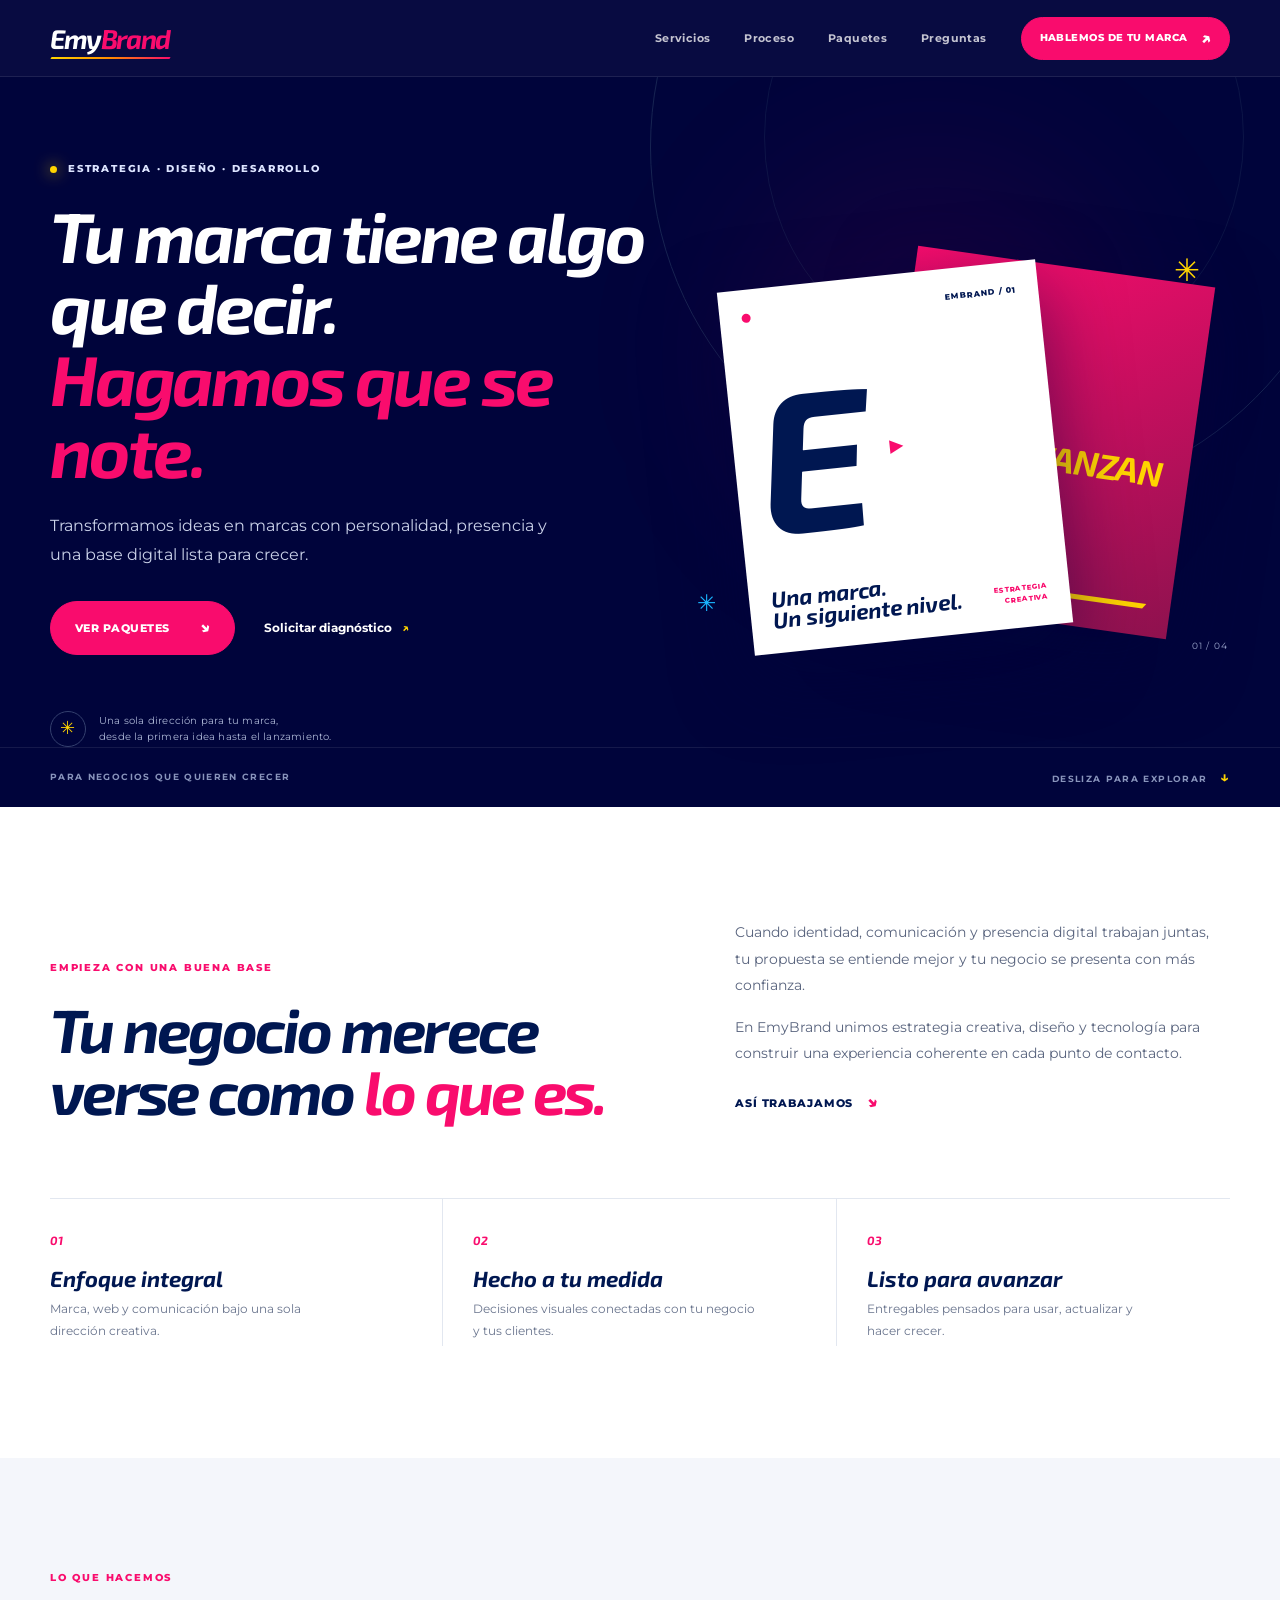
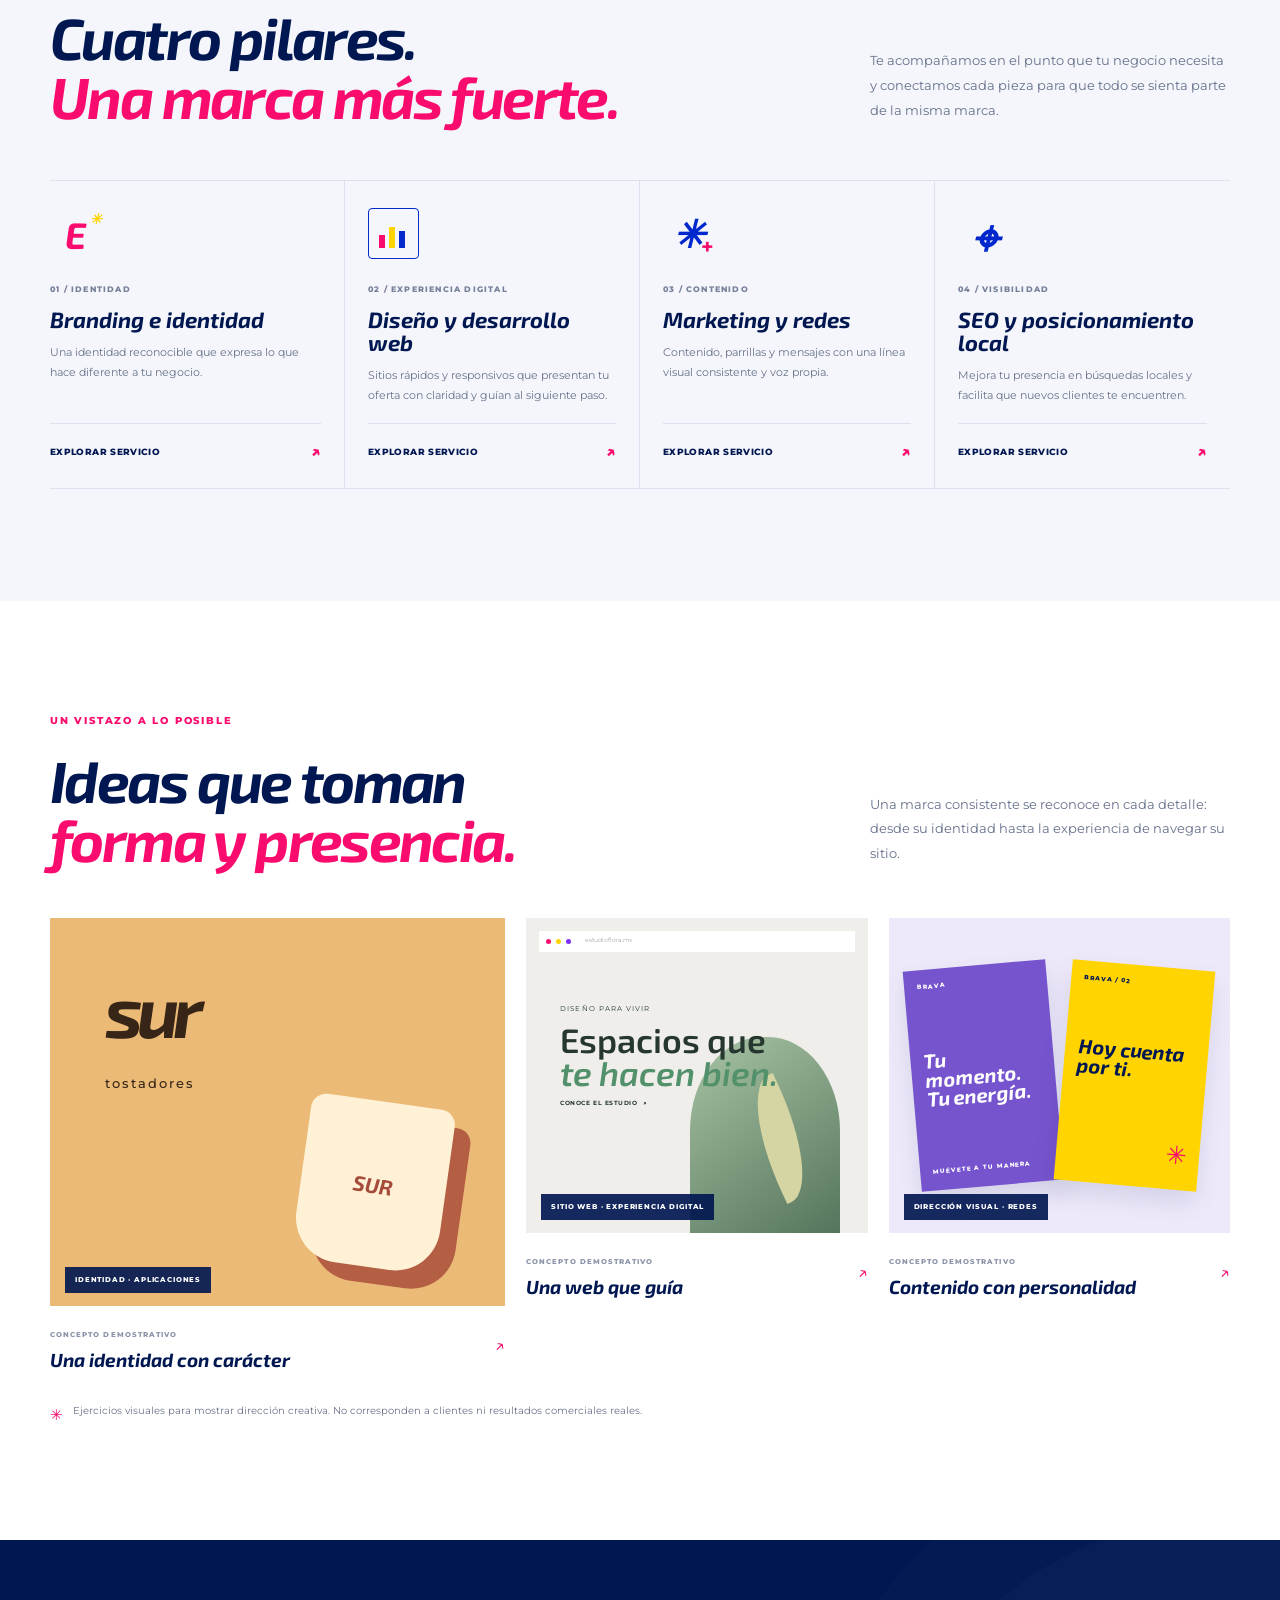
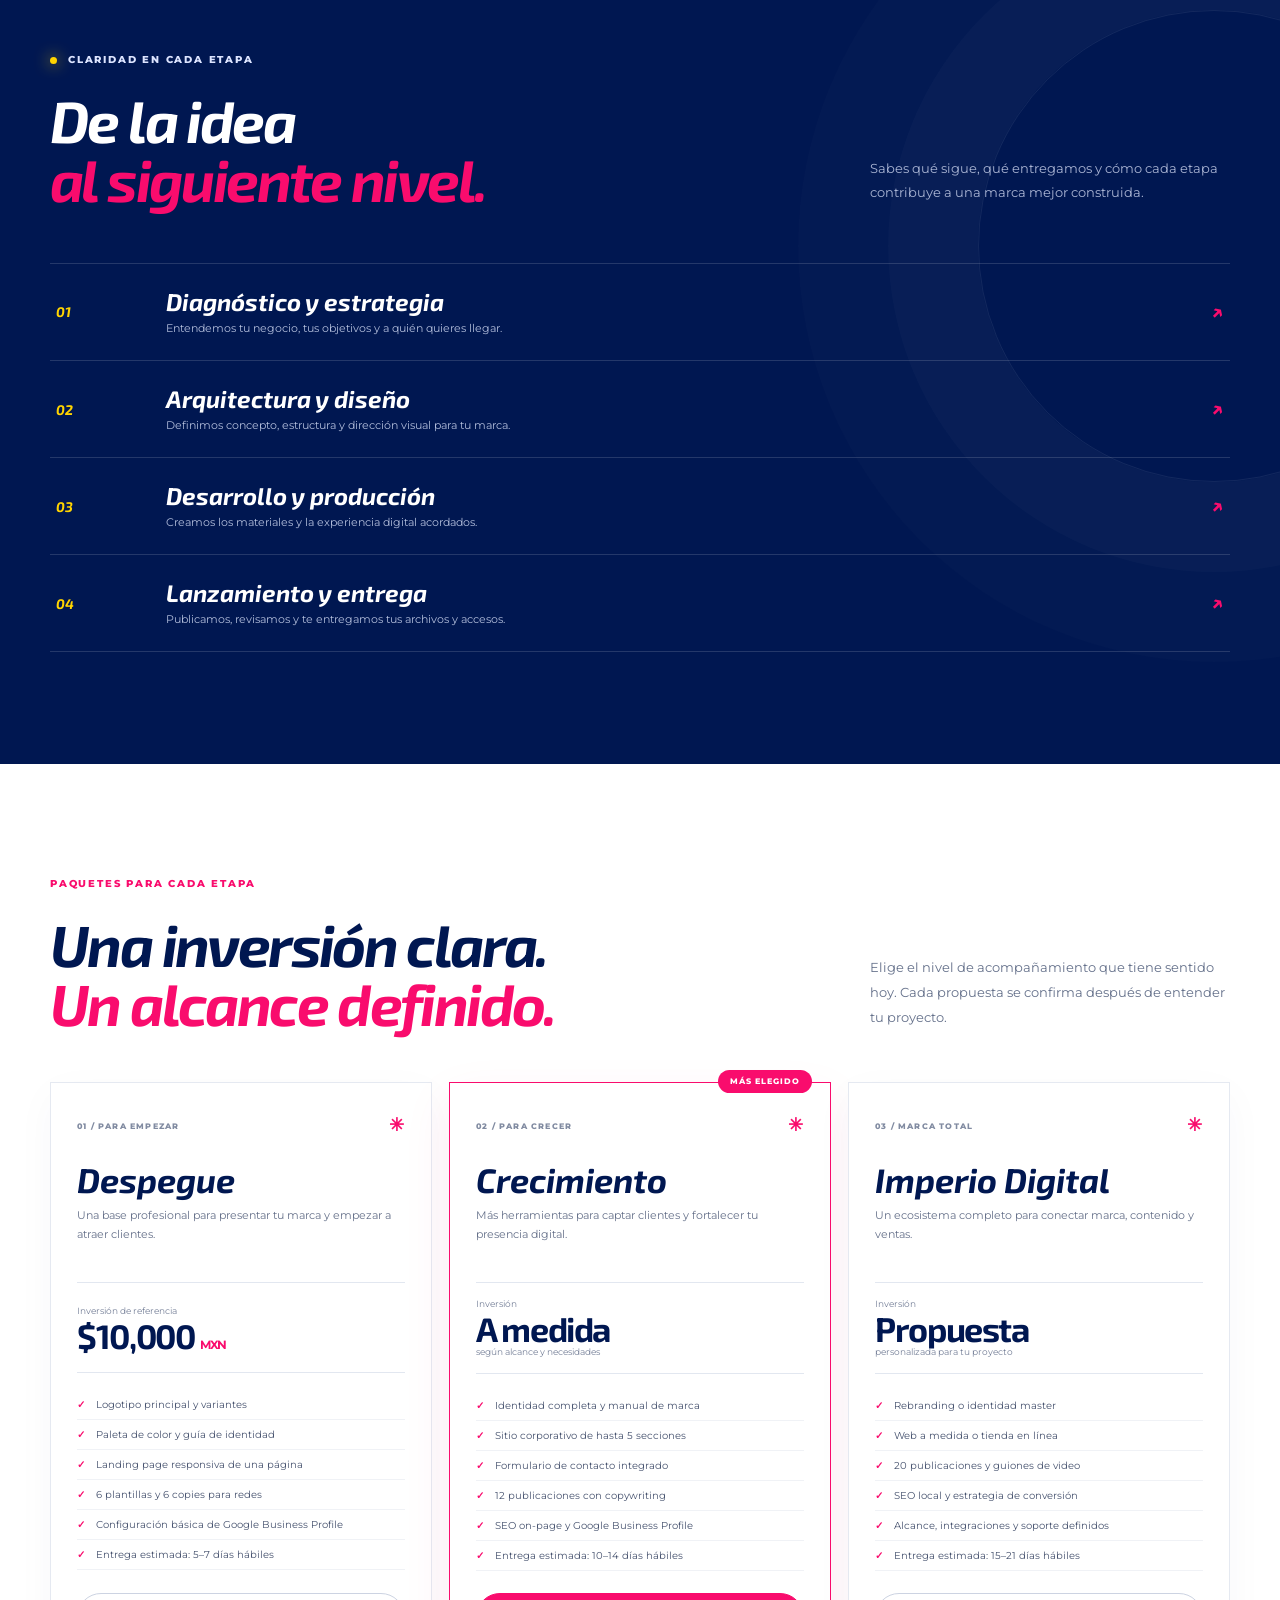
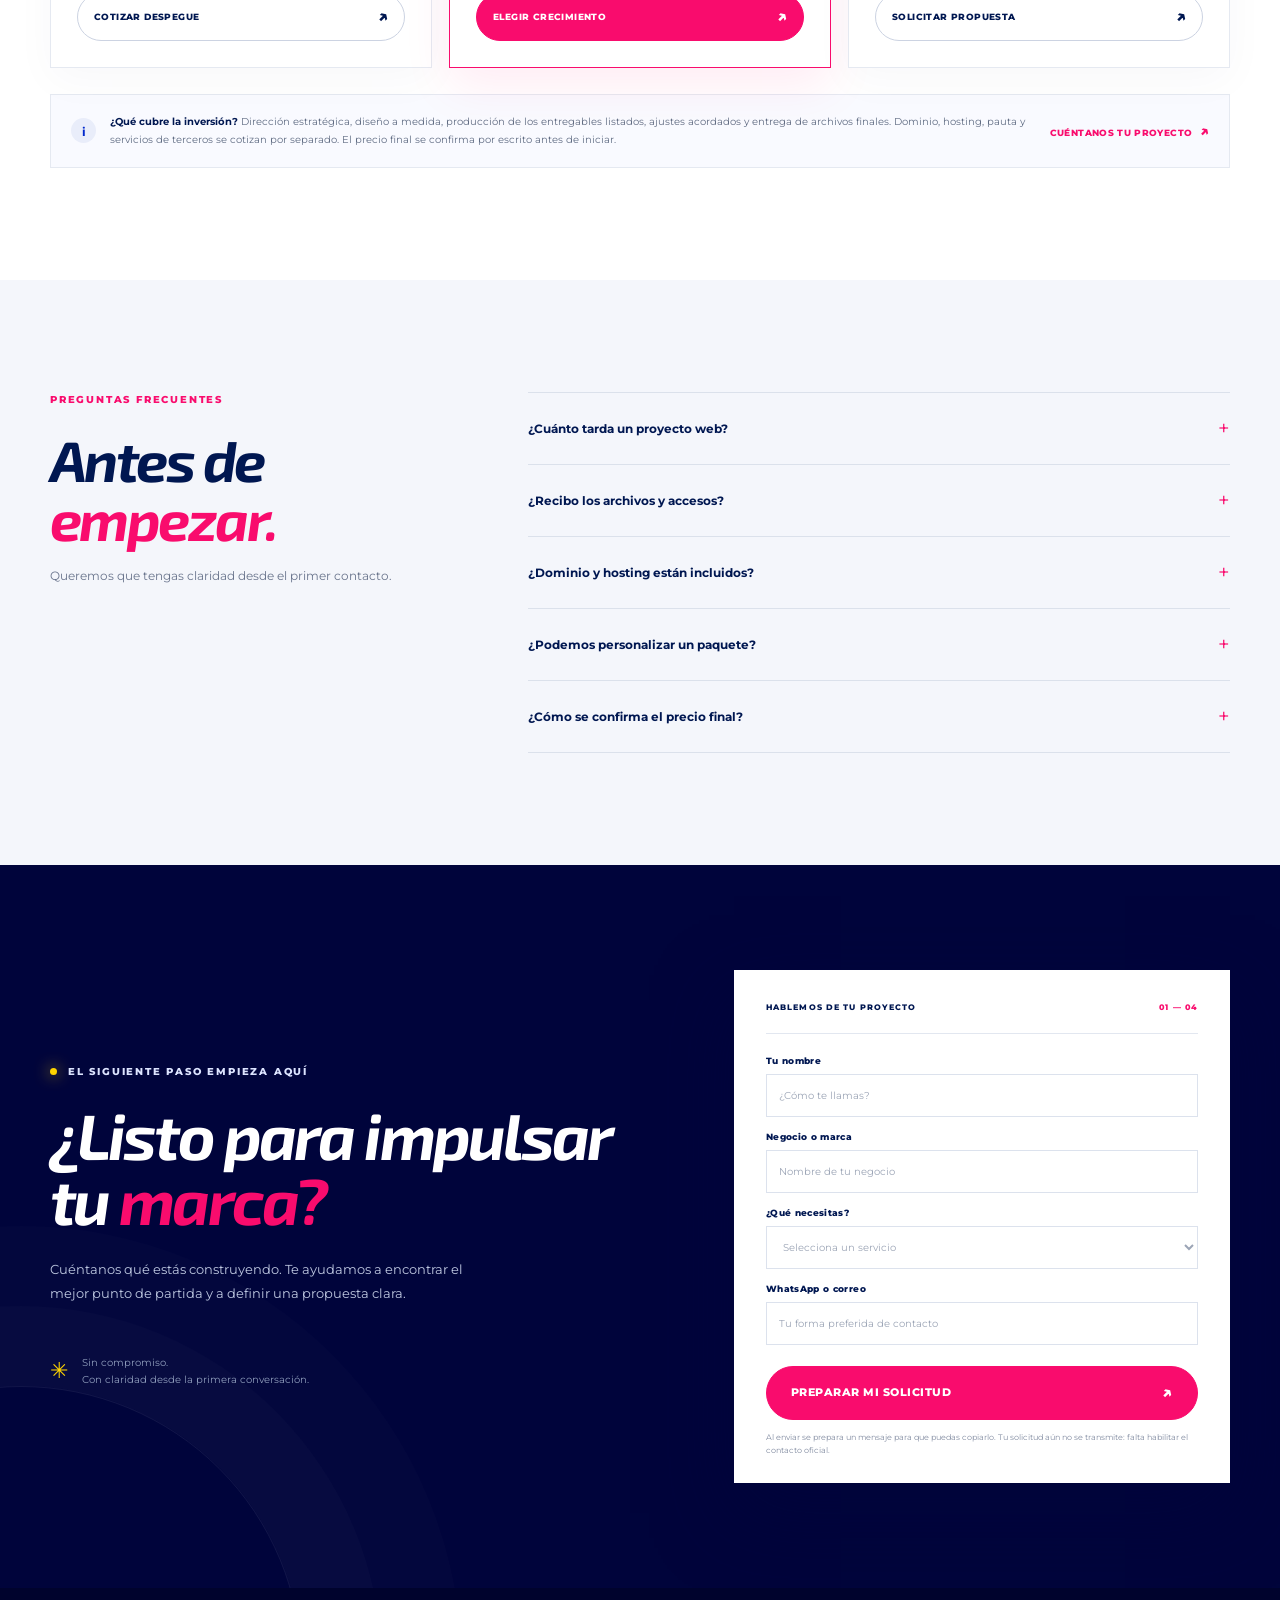
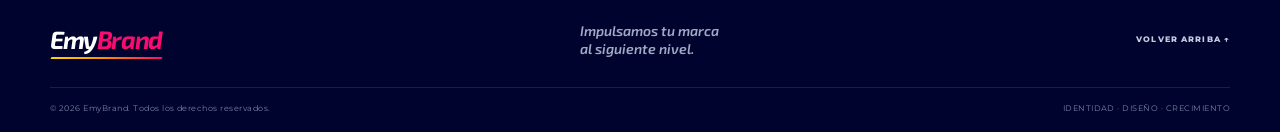
==== index.html @ 67f7daf3 "Build responsive EmyBrand site for GitHub Pages" ====
<!doctype html>
<html lang="es-MX">
  <head>
    <meta charset="utf-8">
    <meta name="viewport" content="width=device-width, initial-scale=1">
    <meta name="theme-color" content="#001751">
    <meta name="description" content="EmyBrand impulsa marcas con estrategia, identidad visual, desarrollo web y posicionamiento digital. Paquetes claros para hacer crecer tu negocio.">
    <title>EmyBrand — Impulsamos tu marca al siguiente nivel</title>
    <link rel="preconnect" href="https://fonts.googleapis.com">
    <link rel="preconnect" href="https://fonts.gstatic.com" crossorigin>
    <link href="https://fonts.googleapis.com/css2?family=Exo+2:ital,wght@0,500;0,600;0,700;1,600;1,700&family=Montserrat:wght@400;500;600;700;800&display=swap" rel="stylesheet">
    <link rel="stylesheet" href="styles.css">
  </head>
  <body>
    <a class="skip-link" href="#contenido">Saltar al contenido</a>
    <header class="site-header" id="inicio">
      <div class="container nav-wrap">
        <a class="wordmark" href="#inicio" aria-label="EmyBrand, inicio"><span>Emy</span><b>Brand</b><i aria-hidden="true"></i></a>
        <button class="menu-toggle" aria-expanded="false" aria-controls="main-nav" aria-label="Abrir menú"><span></span><span></span></button>
        <nav id="main-nav" class="main-nav" aria-label="Navegación principal">
          <a href="#servicios">Servicios</a><a href="#proceso">Proceso</a><a href="#paquetes">Paquetes</a><a href="#preguntas">Preguntas</a>
          <a class="button button-small" href="#diagnostico">Hablemos de tu marca <span aria-hidden="true">↗</span></a>
        </nav>
      </div>
    </header>

    <main id="contenido">
      <section class="hero section-dark">
        <div class="hero-orbit orbit-one"></div><div class="hero-orbit orbit-two"></div><div class="hero-glow"></div>
        <div class="container hero-grid">
          <div class="hero-copy">
            <p class="eyebrow"><span class="eyebrow-dot"></span> ESTRATEGIA · DISEÑO · DESARROLLO</p>
            <h1>Tu marca tiene algo que decir.<br><em>Hagamos que se note.</em></h1>
            <p class="hero-lede">Transformamos ideas en marcas con personalidad, presencia y una base digital lista para crecer.</p>
            <div class="hero-actions"><a class="button" href="#paquetes">Ver paquetes <span aria-hidden="true">↘</span></a><a class="text-link" href="#diagnostico">Solicitar diagnóstico <span aria-hidden="true">↗</span></a></div>
            <div class="hero-proof"><span class="proof-mark">✳</span><span>Una sola dirección para tu marca,<br>desde la primera idea hasta el lanzamiento.</span></div>
          </div>
          <div class="hero-art" aria-label="Composición gráfica abstracta de marca" role="img">
            <div class="art-card art-back"><span>IDEAS</span><span>QUE AVANZAN</span><div class="art-line"></div></div>
            <div class="art-card art-front"><div class="art-top"><span class="art-dot"></span><span>EMBRAND / 01</span></div><div class="art-e">E<span>▶</span></div><div class="art-bottom"><b>Una marca.<br>Un siguiente nivel.</b><span>ESTRATEGIA CREATIVA</span></div></div>
            <span class="art-star star-a">✳</span><span class="art-star star-b">✳</span><span class="art-index">01 / 04</span>
          </div>
        </div>
        <div class="hero-footer"><div class="container hero-footer-inner"><span>PARA NEGOCIOS QUE QUIEREN CRECER</span><span class="scroll-note">DESLIZA PARA EXPLORAR <b>↓</b></span></div></div>
      </section>

      <section class="intro section-pad">
        <div class="container intro-grid"><div><p class="eyebrow eyebrow-blue">EMPIEZA CON UNA BUENA BASE</p><h2>Tu negocio merece<br>verse como <em>lo que es.</em></h2></div><div class="intro-copy"><p>Cuando identidad, comunicación y presencia digital trabajan juntas, tu propuesta se entiende mejor y tu negocio se presenta con más confianza.</p><p>En EmyBrand unimos estrategia creativa, diseño y tecnología para construir una experiencia coherente en cada punto de contacto.</p><a class="arrow-link" href="#proceso">Así trabajamos <span>↘</span></a></div></div>
        <div class="container value-strip"><article><span class="value-num">01</span><h3>Enfoque integral</h3><p>Marca, web y comunicación bajo una sola dirección creativa.</p></article><article><span class="value-num">02</span><h3>Hecho a tu medida</h3><p>Decisiones visuales conectadas con tu negocio y tus clientes.</p></article><article><span class="value-num">03</span><h3>Listo para avanzar</h3><p>Entregables pensados para usar, actualizar y hacer crecer.</p></article></div>
      </section>

      <section class="services section-tint section-pad" id="servicios">
        <div class="container"><div class="section-heading"><div><p class="eyebrow eyebrow-blue">LO QUE HACEMOS</p><h2>Cuatro pilares.<br><em>Una marca más fuerte.</em></h2></div><p>Te acompañamos en el punto que tu negocio necesita y conectamos cada pieza para que todo se sienta parte de la misma marca.</p></div>
          <div class="service-grid">
            <article class="service-card"><div class="service-icon icon-brand">E<span>✳</span></div><span class="card-kicker">01 / IDENTIDAD</span><h3>Branding e identidad</h3><p>Una identidad reconocible que expresa lo que hace diferente a tu negocio.</p><a href="#diagnostico" aria-label="Consultar branding e identidad">Explorar servicio <span>↗</span></a></article>
            <article class="service-card"><div class="service-icon icon-web"><span></span><span></span><span></span></div><span class="card-kicker">02 / EXPERIENCIA DIGITAL</span><h3>Diseño y desarrollo web</h3><p>Sitios rápidos y responsivos que presentan tu oferta con claridad y guían al siguiente paso.</p><a href="#diagnostico" aria-label="Consultar diseño y desarrollo web">Explorar servicio <span>↗</span></a></article>
            <article class="service-card"><div class="service-icon icon-social">✳<span>+</span></div><span class="card-kicker">03 / CONTENIDO</span><h3>Marketing y redes</h3><p>Contenido, parrillas y mensajes con una línea visual consistente y voz propia.</p><a href="#diagnostico" aria-label="Consultar marketing y redes">Explorar servicio <span>↗</span></a></article>
            <article class="service-card"><div class="service-icon icon-local">⌖</div><span class="card-kicker">04 / VISIBILIDAD</span><h3>SEO y posicionamiento local</h3><p>Mejora tu presencia en búsquedas locales y facilita que nuevos clientes te encuentren.</p><a href="#diagnostico" aria-label="Consultar SEO y posicionamiento local">Explorar servicio <span>↗</span></a></article>
          </div>
        </div>
      </section>

      <section class="portfolio section-pad" id="proyectos">
        <div class="container"><div class="section-heading portfolio-heading"><div><p class="eyebrow eyebrow-blue">UN VISTAZO A LO POSIBLE</p><h2>Ideas que toman<br><em>forma y presencia.</em></h2></div><p>Una marca consistente se reconoce en cada detalle: desde su identidad hasta la experiencia de navegar su sitio.</p></div>
          <div class="portfolio-grid">
            <article class="project project-large"><div class="project-visual project-cafe"><div class="mock-brand">sur<br><i>tostadores</i></div><div class="mock-cup"><span>SUR</span></div><span class="mock-label">IDENTIDAD · APLICACIONES</span></div><div class="project-caption"><div><span>CONCEPTO DEMOSTRATIVO</span><h3>Una identidad con carácter</h3></div><span class="project-arrow">↗</span></div></article>
            <article class="project"><div class="project-visual project-web"><div class="browser-bar"><i></i><i></i><i></i><span>estudioflora.mx</span></div><div class="web-hero"><small>DISEÑO PARA VIVIR</small><b>Espacios que<br><em>te hacen bien.</em></b><span>CONOCE EL ESTUDIO&nbsp; ↗</span></div><div class="web-photo"></div><span class="mock-label">SITIO WEB · EXPERIENCIA DIGITAL</span></div><div class="project-caption"><div><span>CONCEPTO DEMOSTRATIVO</span><h3>Una web que guía</h3></div><span class="project-arrow">↗</span></div></article>
            <article class="project"><div class="project-visual project-social"><div class="social-tile tile-one"><span>BRAVA</span><b>Tu momento.<br>Tu energía.</b><small>MUÉVETE A TU MANERA</small></div><div class="social-tile tile-two"><span>BRAVA / 02</span><b>Hoy cuenta<br>por ti.</b><i>✳</i></div><span class="mock-label">DIRECCIÓN VISUAL · REDES</span></div><div class="project-caption"><div><span>CONCEPTO DEMOSTRATIVO</span><h3>Contenido con personalidad</h3></div><span class="project-arrow">↗</span></div></article>
          </div>
          <p class="portfolio-note"><span>✳</span> Ejercicios visuales para mostrar dirección creativa. No corresponden a clientes ni resultados comerciales reales.</p>
        </div>
      </section>

      <section class="process section-dark section-pad" id="proceso">
        <div class="container"><div class="section-heading process-heading"><div><p class="eyebrow"><span class="eyebrow-dot"></span> CLARIDAD EN CADA ETAPA</p><h2>De la idea<br><em>al siguiente nivel.</em></h2></div><p>Sabes qué sigue, qué entregamos y cómo cada etapa contribuye a una marca mejor construida.</p></div>
          <div class="process-steps"><article><span>01</span><div><h3>Diagnóstico y estrategia</h3><p>Entendemos tu negocio, tus objetivos y a quién quieres llegar.</p></div><b>↗</b></article><article><span>02</span><div><h3>Arquitectura y diseño</h3><p>Definimos concepto, estructura y dirección visual para tu marca.</p></div><b>↗</b></article><article><span>03</span><div><h3>Desarrollo y producción</h3><p>Creamos los materiales y la experiencia digital acordados.</p></div><b>↗</b></article><article><span>04</span><div><h3>Lanzamiento y entrega</h3><p>Publicamos, revisamos y te entregamos tus archivos y accesos.</p></div><b>↗</b></article></div>
        </div>
      </section>

      <section class="pricing section-pad" id="paquetes">
        <div class="container"><div class="section-heading pricing-heading"><div><p class="eyebrow eyebrow-blue">PAQUETES PARA CADA ETAPA</p><h2>Una inversión clara.<br><em>Un alcance definido.</em></h2></div><p>Elige el nivel de acompañamiento que tiene sentido hoy. Cada propuesta se confirma después de entender tu proyecto.</p></div>
          <div class="pricing-grid">
            <article class="price-card"><div class="price-top"><span>01 / PARA EMPEZAR</span><span class="price-spark">✳</span></div><h3>Despegue</h3><p class="price-desc">Una base profesional para presentar tu marca y empezar a atraer clientes.</p><div class="price-amount"><small>Inversión de referencia</small><strong>$10,000 <i>MXN</i></strong></div><ul><li>Logotipo principal y variantes</li><li>Paleta de color y guía de identidad</li><li>Landing page responsiva de una página</li><li>6 plantillas y 6 copies para redes</li><li>Configuración básica de Google Business Profile</li><li>Entrega estimada: 5–7 días hábiles</li></ul><a class="button button-outline" href="#diagnostico" data-package="Despegue">Cotizar Despegue <span>↗</span></a></article>
            <article class="price-card price-featured"><div class="popular-pill">MÁS ELEGIDO</div><div class="price-top"><span>02 / PARA CRECER</span><span class="price-spark">✳</span></div><h3>Crecimiento</h3><p class="price-desc">Más herramientas para captar clientes y fortalecer tu presencia digital.</p><div class="price-amount"><small>Inversión</small><strong>A medida</strong><small>según alcance y necesidades</small></div><ul><li>Identidad completa y manual de marca</li><li>Sitio corporativo de hasta 5 secciones</li><li>Formulario de contacto integrado</li><li>12 publicaciones con copywriting</li><li>SEO on-page y Google Business Profile</li><li>Entrega estimada: 10–14 días hábiles</li></ul><a class="button" href="#diagnostico" data-package="Crecimiento">Elegir Crecimiento <span>↗</span></a></article>
            <article class="price-card"><div class="price-top"><span>03 / MARCA TOTAL</span><span class="price-spark">✳</span></div><h3>Imperio Digital</h3><p class="price-desc">Un ecosistema completo para conectar marca, contenido y ventas.</p><div class="price-amount"><small>Inversión</small><strong>Propuesta</strong><small>personalizada para tu proyecto</small></div><ul><li>Rebranding o identidad master</li><li>Web a medida o tienda en línea</li><li>20 publicaciones y guiones de video</li><li>SEO local y estrategia de conversión</li><li>Alcance, integraciones y soporte definidos</li><li>Entrega estimada: 15–21 días hábiles</li></ul><a class="button button-outline" href="#diagnostico" data-package="Imperio Digital">Solicitar propuesta <span>↗</span></a></article>
          </div>
          <div class="price-clarity"><span class="clarity-icon">i</span><p><b>¿Qué cubre la inversión?</b> Dirección estratégica, diseño a medida, producción de los entregables listados, ajustes acordados y entrega de archivos finales. Dominio, hosting, pauta y servicios de terceros se cotizan por separado. El precio final se confirma por escrito antes de iniciar.</p><a href="#diagnostico">Cuéntanos tu proyecto <span>↗</span></a></div>
        </div>
      </section>

      <section class="faq section-tint section-pad" id="preguntas">
        <div class="container faq-grid"><div><p class="eyebrow eyebrow-blue">PREGUNTAS FRECUENTES</p><h2>Antes de<br><em>empezar.</em></h2><p class="faq-intro">Queremos que tengas claridad desde el primer contacto.</p></div><div class="faq-list">
          <details><summary>¿Cuánto tarda un proyecto web?<span>+</span></summary><p>Entre una y tres semanas según el paquete, el alcance y el tiempo de respuesta para revisar avances. La fecha se define en la propuesta.</p></details>
          <details><summary>¿Recibo los archivos y accesos?<span>+</span></summary><p>Sí. Al terminar, entregamos los archivos finales y los accesos acordados para que puedas usar tus materiales y administrar tu sitio.</p></details>
          <details><summary>¿Dominio y hosting están incluidos?<span>+</span></summary><p>Se cotizan por separado. Te asesoramos para que queden registrados a nombre de tu negocio y elegimos la opción adecuada al sitio.</p></details>
          <details><summary>¿Podemos personalizar un paquete?<span>+</span></summary><p>Sí. Cuéntanos tu objetivo y preparamos un alcance a la medida, con entregables, tiempos e inversión por escrito.</p></details>
          <details><summary>¿Cómo se confirma el precio final?<span>+</span></summary><p>Primero conocemos tu proyecto. Después recibes una propuesta con alcance, calendario, inversión y condiciones antes de autorizar el inicio.</p></details>
        </div></div>
      </section>

      <section class="contact section-dark" id="diagnostico">
        <div class="container contact-grid"><div class="contact-copy"><p class="eyebrow"><span class="eyebrow-dot"></span> EL SIGUIENTE PASO EMPIEZA AQUÍ</p><h2>¿Listo para impulsar<br>tu <em>marca?</em></h2><p>Cuéntanos qué estás construyendo. Te ayudamos a encontrar el mejor punto de partida y a definir una propuesta clara.</p><div class="contact-aside"><span>✳</span><p>Sin compromiso.<br>Con claridad desde la primera conversación.</p></div></div>
          <form class="contact-form" id="contact-form"><div class="form-heading"><span>HABLEMOS DE TU PROYECTO</span><span>01 — 04</span></div>
            <label for="name">Tu nombre</label><input id="name" name="name" autocomplete="name" placeholder="¿Cómo te llamas?" required>
            <label for="business">Negocio o marca</label><input id="business" name="business" autocomplete="organization" placeholder="Nombre de tu negocio" required>
            <label for="service">¿Qué necesitas?</label><select id="service" name="service" required><option value="" disabled selected>Selecciona un servicio</option><option>Branding e identidad</option><option>Diseño y desarrollo web</option><option>Marketing y redes sociales</option><option>SEO y posicionamiento local</option><option>Paquete Despegue</option><option>Paquete Crecimiento</option><option>Paquete Imperio Digital</option><option>Una propuesta a medida</option></select>
            <label for="contact">WhatsApp o correo</label><input id="contact" name="contact" autocomplete="email" placeholder="Tu forma preferida de contacto" required>
            <button class="button form-submit" type="submit">Preparar mi solicitud <span>↗</span></button>
            <p class="form-privacy">Al enviar se prepara un mensaje para que puedas copiarlo. Tu solicitud aún no se transmite: falta habilitar el contacto oficial.</p>
            <div class="form-result" id="form-result" aria-live="polite" hidden><p id="form-message"></p><button type="button" class="copy-button" id="copy-message">Copiar solicitud</button><span id="copy-status"></span></div>
          </form>
        </div>
      </section>
    </main>
    <footer class="site-footer"><div class="container footer-top"><a class="wordmark footer-mark" href="#inicio"><span>Emy</span><b>Brand</b><i aria-hidden="true"></i></a><p>Impulsamos tu marca<br>al siguiente nivel.</p><a class="back-top" href="#inicio">VOLVER ARRIBA ↑</a></div><div class="container footer-bottom"><span>© <span id="year"></span> EmyBrand. Todos los derechos reservados.</span><span>IDENTIDAD · DISEÑO · CRECIMIENTO</span></div></footer>
    <script src="script.js"></script>
  </body>
</html>
---- styles.css ----
:root{--navy:#001751;--night:#00043b;--pink:#f90c6d;--yellow:#ffd400;--blue:#0028cd;--muted:#64708a;--mist:#f4f6fb;--line:#e2e7f0;--white:#fff;--display:'Exo 2',Montserrat,sans-serif;--body:Montserrat,Arial,sans-serif;--container:1180px}
*{box-sizing:border-box}html{scroll-behavior:smooth;scroll-padding-top:86px}body{margin:0;color:var(--navy);font-family:var(--body);font-size:15px;line-height:1.65;background:#fff}a{color:inherit;text-decoration:none}button,input,select{font:inherit}button,a{-webkit-tap-highlight-color:transparent}button:focus-visible,a:focus-visible,input:focus-visible,select:focus-visible,summary:focus-visible{outline:3px solid #19b5ff;outline-offset:3px}.container{width:min(var(--container),calc(100% - 56px));margin:0 auto}.skip-link{position:absolute;z-index:30;left:14px;top:-60px;padding:10px 14px;background:white;color:var(--navy)}.skip-link:focus{top:12px}.site-header{position:sticky;z-index:20;top:0;background:rgba(0,4,59,.97);color:white;border-bottom:1px solid rgba(255,255,255,.09);backdrop-filter:blur(18px)}.nav-wrap{height:76px;display:flex;align-items:center;justify-content:space-between}.wordmark{position:relative;font:700 italic 27px/1 var(--display);letter-spacing:-1.4px;color:white;display:inline-flex;align-items:center}.wordmark span{color:white}.wordmark b{color:var(--pink)}.wordmark i{position:absolute;left:1px;right:0;bottom:-7px;height:2px;background:linear-gradient(90deg,var(--yellow),#ff8a00,var(--pink));transform:skewX(-30deg)}.main-nav{display:flex;align-items:center;gap:34px;font-size:11px;font-weight:700;letter-spacing:.035em}.main-nav>a:not(.button){opacity:.76;transition:opacity .2s}.main-nav>a:not(.button):hover{opacity:1;color:#fdb8de}.button{display:inline-flex;align-items:center;justify-content:center;gap:30px;min-height:54px;padding:0 24px;background:var(--pink);color:#fff;border:1px solid var(--pink);border-radius:999px;font-size:11px;font-weight:800;letter-spacing:.045em;text-transform:uppercase;transition:transform .2s,background .2s,box-shadow .2s}.button:hover{background:#dd075c;transform:translateY(-2px);box-shadow:0 10px 24px #f90c6d30}.button span{font-size:17px;line-height:1}.button-small{min-height:43px;padding:0 18px;gap:13px;font-size:10px}.menu-toggle{display:none}
.section-dark{position:relative;background:var(--night);color:#fff;overflow:hidden}.hero{min-height:672px;padding:84px 0 0}.hero-grid{display:grid;grid-template-columns:1.05fr .95fr;align-items:center;min-height:485px;position:relative;z-index:1}.eyebrow{display:flex;align-items:center;gap:11px;margin:0 0 22px;font-size:10px;font-weight:800;letter-spacing:.18em;color:#dce4ff}.eyebrow-dot{width:7px;height:7px;border-radius:50%;background:var(--yellow);box-shadow:0 0 15px var(--yellow)}h1,h2,h3,p{margin-top:0}h1,h2{font-family:var(--display);font-weight:700;font-style:italic;letter-spacing:-.045em;line-height:1.02}h1{max-width:670px;margin:0 0 24px;font-size:clamp(48px,5.5vw,74px)}h1 em,h2 em{color:var(--pink);font-style:italic}h2{font-size:clamp(42px,5vw,61px);margin-bottom:0}.hero-lede{max-width:515px;color:#cad2e9;font-size:16px;line-height:1.85;margin-bottom:31px}.hero-actions{display:flex;align-items:center;gap:29px}.text-link{font-weight:700;font-size:12px;color:#fff}.text-link span{color:var(--yellow);margin-left:7px}.hero-proof{display:flex;align-items:center;gap:13px;margin-top:56px;color:#aab5d4;font-size:10px;line-height:1.55;letter-spacing:.02em}.proof-mark{display:grid;place-items:center;width:36px;height:36px;border:1px solid #34406e;border-radius:50%;color:var(--yellow);font-size:18px}.hero-art{height:448px;position:relative;display:grid;place-items:center}.art-card{position:absolute;box-shadow:0 25px 75px #00043b80}.art-back{width:300px;height:355px;right:38px;top:35px;padding:27px;background:linear-gradient(150deg,#f90c6d,#8f124f);transform:rotate(8deg);display:flex;flex-direction:column;justify-content:space-between;color:white;font:700 italic 35px/.95 var(--display);letter-spacing:-1px}.art-back span+span{align-self:flex-end;text-align:right;color:#ffd400}.art-line{height:5px;background:#ffd400;width:75%;align-self:flex-end;transform:skewX(-35deg)}.art-front{z-index:1;width:320px;height:365px;left:65px;top:45px;padding:22px;background:#fff;color:var(--navy);transform:rotate(-6deg);display:flex;flex-direction:column;justify-content:space-between}.art-top{display:flex;align-items:center;justify-content:space-between;font-size:8px;font-weight:800;letter-spacing:.13em}.art-dot{width:9px;height:9px;border-radius:50%;background:var(--pink)}.art-e{font:700 italic 200px/.7 var(--display);letter-spacing:-.13em;color:var(--navy);position:relative}.art-e span{font:400 32px/1 var(--body);color:var(--pink);position:absolute;left:130px;top:55px}.art-bottom{display:flex;align-items:flex-end;justify-content:space-between}.art-bottom b{font:700 italic 22px/.98 var(--display)}.art-bottom span{max-width:70px;font-size:7px;font-weight:800;letter-spacing:.1em;color:var(--pink);text-align:right}.art-star{position:absolute;color:var(--yellow);font-size:31px;z-index:2}.star-a{top:15px;right:30px}.star-b{bottom:55px;left:27px;color:#19b5ff;font-size:23px}.art-index{position:absolute;right:2px;bottom:24px;font-size:9px;letter-spacing:.13em;color:#9ca8cd}.hero-orbit{position:absolute;border:1px solid #172452;border-radius:50%;pointer-events:none}.orbit-one{width:710px;height:710px;right:-80px;top:-285px}.orbit-two{width:480px;height:480px;right:36px;top:-180px;border-color:#17245288}.hero-glow{position:absolute;width:390px;height:390px;right:12%;top:80px;background:#f90c6d14;filter:blur(80px);border-radius:50%}.hero-footer{border-top:1px solid #ffffff15;position:relative;z-index:1}.hero-footer-inner{height:59px;display:flex;justify-content:space-between;align-items:center;color:#8995bc;font-size:9px;font-weight:700;letter-spacing:.15em}.scroll-note b{font-size:15px;color:var(--yellow);margin-left:8px}
.section-pad{padding:112px 0}.intro-grid{display:grid;grid-template-columns:1.1fr .9fr;gap:80px;align-items:end}.eyebrow-blue{color:var(--pink)}.intro-grid h2{color:var(--navy)}.intro-grid h2 em,.section-heading h2 em,.faq h2 em{color:var(--pink)}.intro-copy{padding-bottom:5px;color:#59647e;font-size:14px;max-width:490px}.intro-copy p{line-height:1.9;margin-bottom:15px}.arrow-link{display:inline-flex;align-items:center;gap:14px;margin-top:6px;font-size:11px;font-weight:800;text-transform:uppercase;letter-spacing:.08em;color:var(--navy)}.arrow-link span{font-size:18px;color:var(--pink)}.value-strip{display:grid;grid-template-columns:repeat(3,1fr);margin-top:75px;border-top:1px solid var(--line)}.value-strip article{position:relative;padding:29px 28px 4px 0;border-right:1px solid var(--line)}.value-strip article+article{padding-left:30px}.value-strip article:last-child{border:0}.value-num{font:italic 700 12px var(--display);color:var(--pink)}.value-strip h3{margin:13px 0 7px;font:700 italic 22px var(--display)}.value-strip p{max-width:285px;margin:0;font-size:12px;color:#69748d;line-height:1.8}
.section-tint{background:var(--mist)}.section-heading{display:flex;align-items:flex-end;justify-content:space-between;gap:40px;margin-bottom:54px}.section-heading h2{font-size:clamp(43px,4.6vw,58px)}.section-heading>p{max-width:360px;margin:0 0 4px;color:#64708a;font-size:13px;line-height:1.9}.service-grid{display:grid;grid-template-columns:repeat(4,1fr);border-top:1px solid #dce2ed;border-bottom:1px solid #dce2ed}.service-card{min-height:302px;padding:27px 23px 22px 0;border-right:1px solid #dce2ed;display:flex;flex-direction:column;align-items:flex-start}.service-card+article{padding-left:23px}.service-card:last-child{border-right:0}.service-icon{width:51px;height:51px;margin-bottom:24px;display:grid;place-items:center;position:relative;color:var(--pink);font:700 italic 37px var(--display)}.icon-brand span{position:absolute;right:-1px;top:2px;font-size:14px;color:var(--yellow)}.card-kicker{font-size:8px;font-weight:800;letter-spacing:.15em;color:#76809a}.service-card h3{font:700 italic 22px/1.05 var(--display);margin:11px 0}.service-card p{font-size:11px;line-height:1.85;color:#67728a;margin:0 0 18px}.service-card>a{display:flex;justify-content:space-between;align-items:center;width:100%;margin-top:auto;padding-top:15px;border-top:1px solid #dce2ed;font-size:9px;font-weight:800;letter-spacing:.04em;text-transform:uppercase}.service-card>a span{color:var(--pink);font-size:16px}.icon-web{display:flex;align-items:flex-end;gap:4px;border:1.5px solid var(--blue);border-radius:4px;padding:10px}.icon-web span{width:6px;background:var(--pink);height:13px}.icon-web span:nth-child(2){height:21px;background:var(--yellow)}.icon-web span:nth-child(3){height:17px;background:var(--blue)}.icon-social{font-size:38px;color:var(--blue)}.icon-social span{position:absolute;right:0;bottom:0;font:700 21px var(--body);color:var(--pink)}.icon-local{font-size:47px;color:var(--blue)}
.portfolio-heading{margin-bottom:48px}.portfolio-grid{display:grid;grid-template-columns:1.2fr .9fr .9fr;gap:21px;align-items:start}.project{min-width:0}.project-visual{height:315px;position:relative;overflow:hidden}.project-large .project-visual{height:388px}.project-cafe{background:#ebba76;display:grid;place-items:center;color:#372618}.mock-brand{position:absolute;left:12%;top:17%;font:700 italic 72px/.7 var(--display);letter-spacing:-.08em}.mock-brand i{font:500 13px var(--body);letter-spacing:.16em}.mock-cup{position:absolute;width:145px;height:166px;right:13%;bottom:10%;border-radius:15px 15px 45px 45px;background:#fff1d5;box-shadow:18px 16px 0 #b45e43;display:grid;place-items:center;transform:rotate(8deg);font:700 italic 21px var(--display);color:#a54c3c}.mock-label{position:absolute;bottom:13px;left:15px;padding:7px 10px;background:#001751e8;color:white;font-size:7px;font-weight:800;letter-spacing:.12em}.project-web{background:#efeeea;padding:13px}.browser-bar{height:21px;background:white;display:flex;align-items:center;gap:5px;padding:0 7px}.browser-bar i{width:5px;height:5px;background:#f90c6d;border-radius:50%}.browser-bar i:nth-child(2){background:#ffd400}.browser-bar i:nth-child(3){background:#7b2ff7}.browser-bar span{margin-left:9px;font-size:6px;color:#a4a4a4}.web-hero{position:absolute;left:10%;top:27%;z-index:1;display:flex;flex-direction:column;gap:10px;color:#25372e}.web-hero small{font-size:7px;letter-spacing:.15em}.web-hero b{font:600 34px/.95 var(--display)}.web-hero b em{color:#52916b}.web-hero>span{font-size:6px;letter-spacing:.09em;font-weight:700}.web-photo{position:absolute;width:44%;height:62%;right:8%;bottom:0;background:linear-gradient(145deg,#a9c4a5,#55755c);border-radius:48% 48% 0 0}.web-photo:after{content:'';position:absolute;width:42px;height:125px;left:46%;top:20%;border-radius:90% 0 90% 0;transform:rotate(-25deg);background:#d5d5a3}.project-social{background:#eee9fa;display:flex;align-items:center;justify-content:center;gap:8px}.social-tile{width:42%;height:70%;padding:13px;display:flex;flex-direction:column;justify-content:space-between;box-shadow:0 12px 25px #0017511c}.social-tile span,.social-tile small{font-size:6px;letter-spacing:.15em;font-weight:800}.social-tile b{font:700 italic 20px/.95 var(--display)}.tile-one{background:#7654ce;color:white;transform:rotate(-5deg)}.tile-two{background:#ffd400;color:var(--navy);transform:rotate(5deg)}.tile-two i{font-style:normal;text-align:right;font-size:25px;color:#f90c6d}.project-caption{padding-top:14px;display:flex;justify-content:space-between;align-items:center}.project-caption>div>span{font-size:7px;letter-spacing:.15em;font-weight:800;color:#8b94a8}.project-caption h3{margin:4px 0 0;font:700 italic 19px var(--display)}.project-arrow{font-size:19px;color:var(--pink)}.portfolio-note{display:flex;gap:10px;align-items:flex-start;margin:32px 0 0;color:#68738a;font-size:10px}.portfolio-note span{color:var(--pink);font-size:15px}
.process{background:var(--navy)}.process:before{content:'';position:absolute;right:-170px;top:70px;width:470px;height:470px;border:1px solid #ffffff13;border-radius:50%;box-shadow:0 0 0 90px #ffffff05,0 0 0 180px #ffffff03}.process-heading{position:relative;z-index:1}.process-heading>p{color:#aab5d4}.process-steps{position:relative;z-index:1;border-top:1px solid #ffffff24}.process-steps article{display:grid;grid-template-columns:90px 1fr 50px;align-items:center;gap:20px;padding:23px 6px;border-bottom:1px solid #ffffff24}.process-steps article>span{font:700 italic 14px var(--display);color:var(--yellow)}.process-steps h3{font:700 italic 24px var(--display);margin:0 0 3px}.process-steps p{margin:0;font-size:11px;color:#b1bddb}.process-steps article>b{justify-self:end;color:var(--pink);font-size:21px}
.pricing-heading{margin-bottom:49px}.pricing-grid{display:grid;grid-template-columns:repeat(3,1fr);align-items:stretch;gap:17px}.price-card{position:relative;padding:28px 26px 26px;background:white;border:1px solid #e5e9f1;box-shadow:0 12px 40px #00175108;display:flex;flex-direction:column}.price-featured{border:1px solid var(--pink);box-shadow:0 18px 46px #f90c6d14;transform:translateY(-9px)}.popular-pill{position:absolute;top:-13px;right:18px;padding:5px 12px;background:var(--pink);color:white;font-size:8px;font-weight:800;letter-spacing:.12em;border-radius:30px}.price-top{display:flex;align-items:center;justify-content:space-between;font-size:8px;font-weight:800;letter-spacing:.15em;color:#818ba1}.price-spark{font-size:18px;color:var(--pink)}.price-card h3{font:700 italic 34px var(--display);margin:18px 0 6px}.price-desc{min-height:56px;color:#66718a;font-size:11px;line-height:1.7;margin-bottom:20px}.price-amount{min-height:91px;padding:14px 0 13px;border-block:1px solid var(--line);display:flex;flex-direction:column;justify-content:center}.price-amount>small{color:#778199;font-size:9px}.price-amount strong{font:700 34px/.98 var(--display);color:var(--navy);letter-spacing:-.04em}.price-amount strong i{font:700 12px var(--body);color:var(--pink)}.price-card ul{list-style:none;margin:17px 0 22px;padding:0;flex:1}.price-card li{position:relative;margin:0;padding:7px 0 7px 19px;border-bottom:1px solid #f0f2f6;color:#47536f;font-size:10px;line-height:1.5}.price-card li:before{content:'✓';position:absolute;left:0;color:var(--pink);font-weight:800}.price-card>.button{width:100%;min-height:48px;justify-content:space-between;padding:0 16px;font-size:9px}.button-outline{background:white;color:var(--navy);border-color:#ccd3e2}.button-outline:hover{background:#f7f8fb;color:var(--navy)}.price-clarity{display:flex;align-items:center;gap:14px;margin-top:26px;padding:18px 20px;border:1px solid #e5e9f1;background:#f9faff}.clarity-icon{flex:0 0 25px;width:25px;height:25px;border-radius:50%;display:grid;place-items:center;background:#e9edfa;color:var(--blue);font:700 13px var(--display)}.price-clarity p{flex:1;margin:0;color:#606c83;font-size:10px;line-height:1.8}.price-clarity p b{color:var(--navy)}.price-clarity>a{white-space:nowrap;color:var(--pink);font-size:9px;font-weight:800;text-transform:uppercase;letter-spacing:.04em}.price-clarity>a span{font-size:15px;margin-left:4px}
.faq-grid{display:grid;grid-template-columns:.7fr 1.3fr;gap:100px}.faq-grid h2{font-size:57px}.faq-intro{margin-top:19px;color:#69748c;font-size:12px}.faq-list details{border-bottom:1px solid #dbe1eb}.faq-list details:first-child{border-top:1px solid #dbe1eb}.faq-list summary{cursor:pointer;list-style:none;display:flex;align-items:center;justify-content:space-between;gap:25px;padding:19px 0;font-weight:700;font-size:12px;color:var(--navy)}.faq-list summary::-webkit-details-marker{display:none}.faq-list summary span{font-size:20px;font-weight:400;color:var(--pink);transition:transform .2s}.faq-list details[open] summary span{transform:rotate(45deg)}.faq-list details p{max-width:600px;margin:0;padding:0 30px 20px 0;color:#68738b;font-size:11px;line-height:1.8}
.contact{padding:105px 0;background:var(--night)}.contact:before{content:'';position:absolute;width:560px;height:560px;left:-260px;bottom:-360px;border:1px solid #ffffff12;border-radius:50%;box-shadow:0 0 0 80px #ffffff04,0 0 0 160px #ffffff03}.contact-grid{position:relative;z-index:1;display:grid;grid-template-columns:1fr .85fr;gap:100px;align-items:center}.contact-copy h2{font-size:clamp(48px,5vw,65px);margin:0 0 24px}.contact-copy>p:not(.eyebrow){max-width:440px;color:#bec8e1;font-size:13px;line-height:1.9}.contact-aside{display:flex;align-items:center;gap:14px;margin-top:47px}.contact-aside>span{font-size:22px;color:var(--yellow)}.contact-aside p{margin:0;color:#8f9dbc;font-size:10px;line-height:1.7}.contact-form{background:white;color:var(--navy);padding:31px 32px 25px;box-shadow:0 30px 70px #00043b80}.form-heading{display:flex;justify-content:space-between;padding-bottom:19px;margin-bottom:20px;border-bottom:1px solid var(--line);font-size:8px;font-weight:800;letter-spacing:.14em}.form-heading span+span{color:var(--pink)}.contact-form label{display:block;margin:13px 0 5px;font-size:9px;font-weight:800;letter-spacing:.04em}.contact-form input,.contact-form select{width:100%;height:43px;padding:0 12px;border:1px solid #dce2ed;border-radius:0;background:white;color:var(--navy);font-size:10px}.contact-form input::placeholder{color:#9ca5b6}.contact-form select:invalid{color:#9ca5b6}.form-submit{width:100%;margin:21px 0 11px;justify-content:space-between}.form-privacy{margin:0;color:#818ba0;font-size:8px;line-height:1.7}.form-result{margin-top:17px;padding:14px;background:#f4f6fb;border-left:3px solid var(--pink)}.form-result p{font-size:10px;line-height:1.7;white-space:pre-line;margin:0 0 10px}.copy-button{border:0;background:transparent;color:var(--blue);padding:0;text-decoration:underline;font-size:10px;font-weight:700;cursor:pointer}.form-result #copy-status{margin-left:12px;color:#3c6a44;font-size:9px}
.site-footer{background:#00032d;color:white;padding:34px 0 17px}.footer-top{display:flex;align-items:center;justify-content:space-between;padding-bottom:29px}.footer-mark{font-size:25px}.footer-top>p{margin:0;color:#9faac7;font:600 italic 14px/1.3 var(--display)}.back-top{font-size:8px;font-weight:800;letter-spacing:.14em;color:#c4cce0}.footer-bottom{display:flex;justify-content:space-between;padding-top:14px;border-top:1px solid #ffffff1c;color:#7884a7;font-size:8px;letter-spacing:.06em}.reveal{opacity:0;transform:translateY(18px);transition:opacity .65s ease,transform .65s ease}.reveal.visible{opacity:1;transform:none}
@media(max-width:960px){.container{width:min(100% - 42px,var(--container))}.main-nav{gap:20px}.hero{min-height:630px;padding-top:55px}.hero-grid{min-height:470px}.hero-art{transform:scale(.87);transform-origin:center}.hero-proof{margin-top:37px}.service-card{padding-right:15px}.service-card+article{padding-left:15px}.service-card h3{font-size:19px}.portfolio-grid{gap:14px}.project-visual{height:270px}.project-large .project-visual{height:335px}.mock-brand{font-size:59px}.web-hero b{font-size:28px}.social-tile b{font-size:17px}.pricing-grid{gap:11px}.price-card{padding:25px 18px}.price-card h3{font-size:31px}.price-amount strong{font-size:30px}.faq-grid{gap:60px}.contact-grid{gap:55px}}
@media(max-width:720px){html{scroll-padding-top:70px}.container{width:calc(100% - 40px)}.nav-wrap{height:68px}.wordmark{font-size:25px}.menu-toggle{display:flex;flex-direction:column;gap:6px;justify-content:center;width:42px;height:42px;border:1px solid #ffffff35;border-radius:50%;background:transparent;color:white}.menu-toggle span{display:block;width:16px;height:1px;background:#fff;margin:0 auto;transition:transform .2s}.menu-toggle[aria-expanded=true] span:first-child{transform:translateY(3.5px) rotate(45deg)}.menu-toggle[aria-expanded=true] span:last-child{transform:translateY(-3.5px) rotate(-45deg)}.main-nav{position:absolute;top:68px;left:0;right:0;display:flex;flex-direction:column;align-items:stretch;gap:0;padding:8px 20px 20px;background:var(--night);border-bottom:1px solid #fff2;opacity:0;visibility:hidden;transform:translateY(-8px);transition:opacity .2s,transform .2s,visibility .2s}.main-nav.open{opacity:1;visibility:visible;transform:none}.main-nav>a:not(.button){padding:13px 2px;border-bottom:1px solid #ffffff18;font-size:12px}.main-nav .button{margin-top:15px}.hero{padding-top:62px;min-height:0}.hero-grid{display:flex;flex-direction:column;align-items:flex-start;min-height:0}.hero-copy{width:100%}h1{font-size:clamp(47px,12vw,67px);line-height:.98;margin-bottom:20px}.hero-lede{font-size:13px;line-height:1.8;max-width:440px}.hero-actions{gap:19px;flex-wrap:wrap}.button{min-height:50px;padding:0 19px;gap:20px;font-size:10px}.text-link{font-size:10px}.hero-proof{margin-top:29px}.hero-art{width:100%;height:360px;transform:scale(.83);transform-origin:top center;margin-top:36px;margin-bottom:-38px}.art-front{left:calc(50% - 155px);top:0;width:275px;height:315px}.art-back{right:calc(50% - 165px);top:13px;width:260px;height:307px}.art-e{font-size:169px}.art-e span{left:110px;top:46px}.art-bottom b{font-size:19px}.art-star.star-a{right:7%;top:-15px}.art-star.star-b{left:4%;bottom:24px}.art-index{right:4%;bottom:0}.hero-footer-inner{height:51px;font-size:7px;letter-spacing:.1em}.section-pad{padding:78px 0}.intro-grid{grid-template-columns:1fr;gap:24px}.intro-grid h2,.section-heading h2{font-size:clamp(42px,10vw,55px)}.intro-copy{font-size:12px}.value-strip{margin-top:45px;grid-template-columns:1fr;border-top:0}.value-strip article,.value-strip article+article{padding:18px 0;border-top:1px solid var(--line);border-right:0}.value-strip h3{font-size:21px;margin:7px 0 3px}.value-strip p{max-width:360px}.section-heading{display:block;margin-bottom:35px}.section-heading>p{margin-top:19px;font-size:12px;max-width:430px}.service-grid{grid-template-columns:1fr 1fr}.service-card{min-height:275px;padding:21px 13px 17px 0}.service-card+article{padding-left:13px}.service-card:nth-child(2){border-right:0}.service-card:nth-child(3),.service-card:nth-child(4){border-top:1px solid #dce2ed}.service-card:nth-child(3){padding-left:0}.service-card:nth-child(4){padding-left:13px}.service-icon{margin-bottom:15px}.service-card h3{font-size:19px}.service-card p{font-size:10px}.service-card>a{font-size:8px}.portfolio-grid{grid-template-columns:1fr 1fr;gap:23px 13px}.project-large{grid-column:1/-1}.project-visual,.project-large .project-visual{height:260px}.project-large .project-visual{height:min(84vw,360px)}.mock-brand{font-size:70px}.project-caption h3{font-size:16px}.project-caption>div>span{font-size:6px}.portfolio-note{font-size:9px;margin-top:24px}.process-steps article{grid-template-columns:38px 1fr 20px;gap:12px;padding:20px 0}.process-steps h3{font-size:20px}.process-steps p{font-size:10px;line-height:1.6}.process-heading>p{margin-top:17px}.pricing-grid{grid-template-columns:1fr;gap:22px}.price-featured{transform:none;margin-top:7px}.price-card{padding:25px 22px}.price-desc{min-height:0}.price-card ul{margin:13px 0 17px}.price-card li{font-size:10px}.price-amount{min-height:80px}.price-clarity{align-items:flex-start;flex-wrap:wrap;padding:15px}.price-clarity p{flex-basis:calc(100% - 40px)}.price-clarity>a{margin-left:39px}.faq-grid{grid-template-columns:1fr;gap:25px}.faq-grid h2{font-size:49px}.faq-intro{margin-top:12px}.faq-list summary{font-size:11px;padding:17px 0}.contact{padding:77px 0}.contact-grid{grid-template-columns:1fr;gap:34px}.contact-copy h2{font-size:51px}.contact-copy>p:not(.eyebrow){font-size:12px}.contact-aside{margin-top:25px}.contact-form{padding:24px 20px}.site-footer{padding:27px 0 14px}.footer-top{flex-wrap:wrap;gap:18px}.footer-top>p{font-size:12px}.back-top{font-size:7px}.footer-bottom{font-size:7px;gap:14px}.footer-bottom span:last-child{text-align:right}.form-result{overflow-wrap:anywhere}}
@media(max-width:390px){.container{width:calc(100% - 32px)}h1{font-size:45px}.hero-actions{gap:13px}.hero-actions .button{padding:0 15px}.text-link{font-size:9px}.hero-art{transform:scale(.74);width:110%;margin-left:-5%;margin-bottom:-72px}.service-card h3{font-size:17px}.project-caption h3{font-size:14px}.social-tile{padding:9px}.social-tile b{font-size:15px}.price-clarity>a{margin-left:0}.footer-bottom{flex-direction:column}.footer-bottom span:last-child{text-align:left}}
@media(prefers-reduced-motion:reduce){*,*::before,*::after{scroll-behavior:auto!important;transition-duration:.01ms!important;animation-duration:.01ms!important;animation-iteration-count:1!important}.reveal{opacity:1;transform:none}}
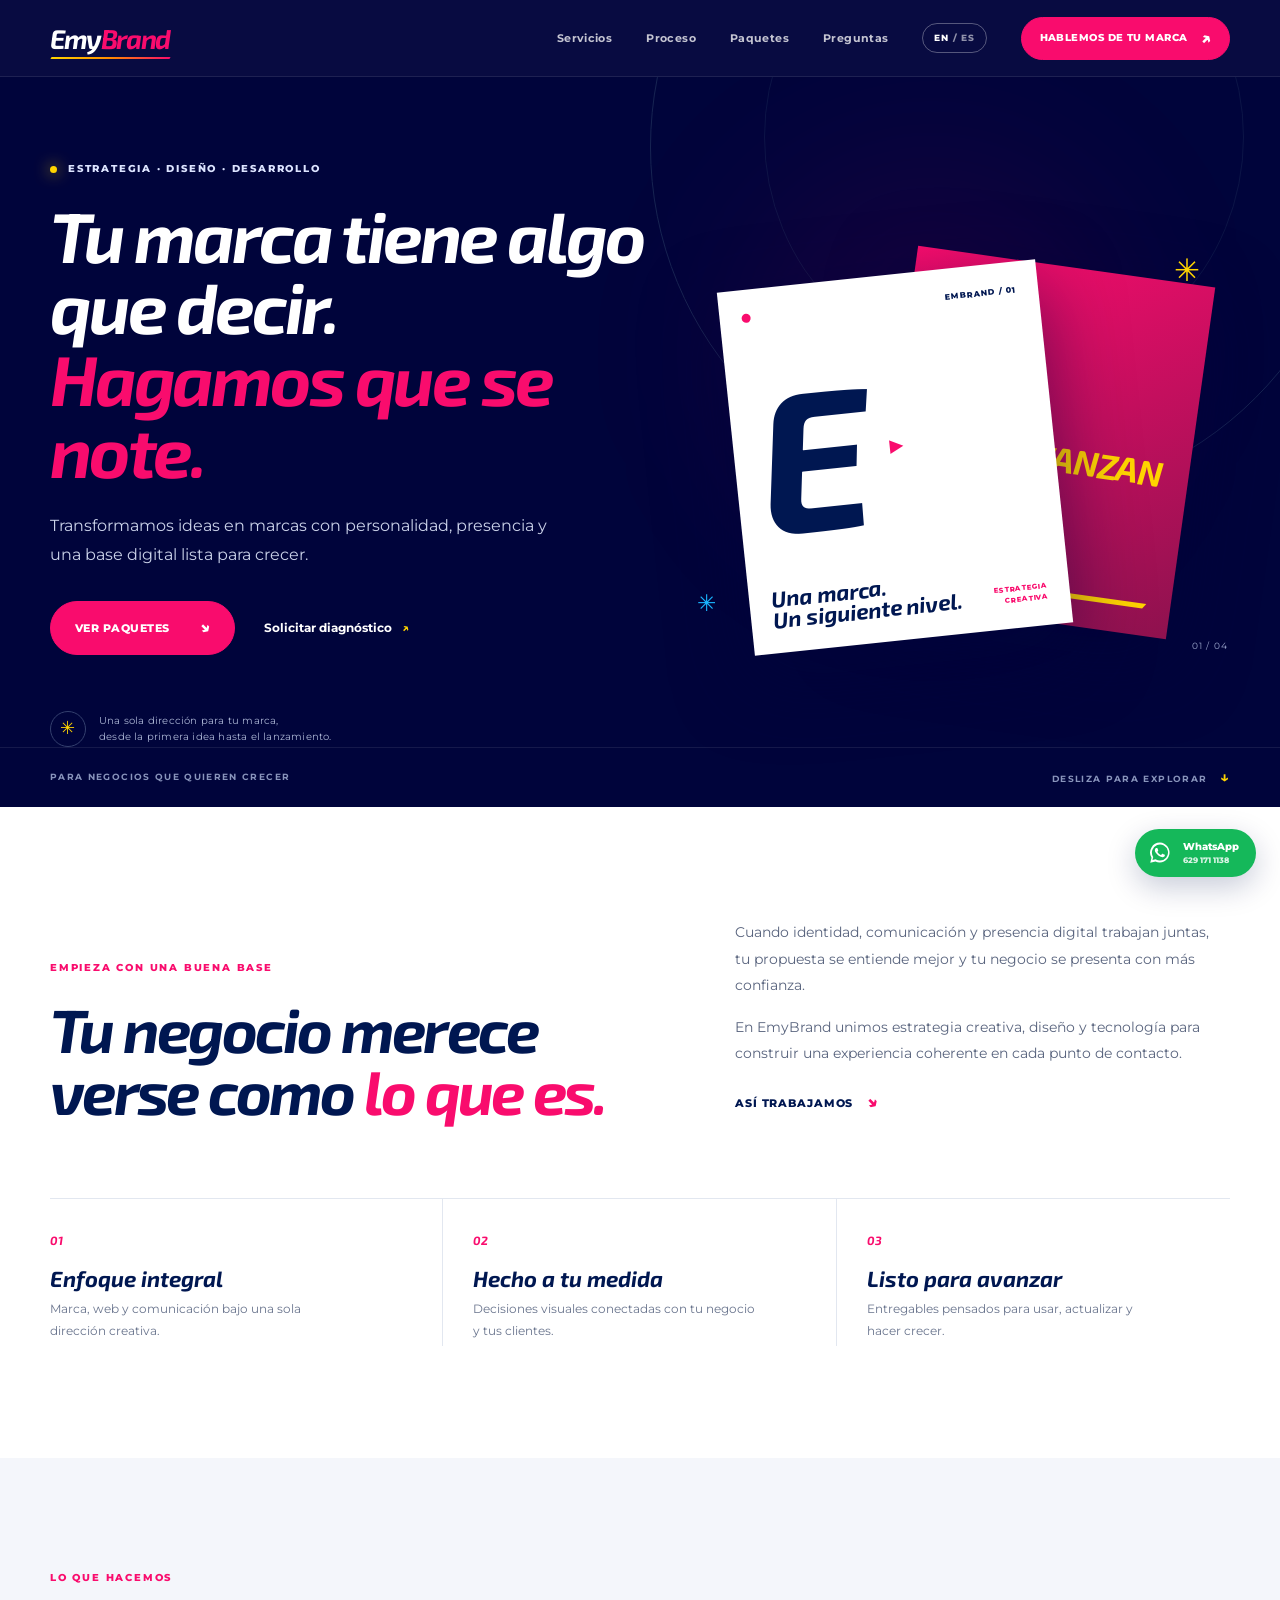
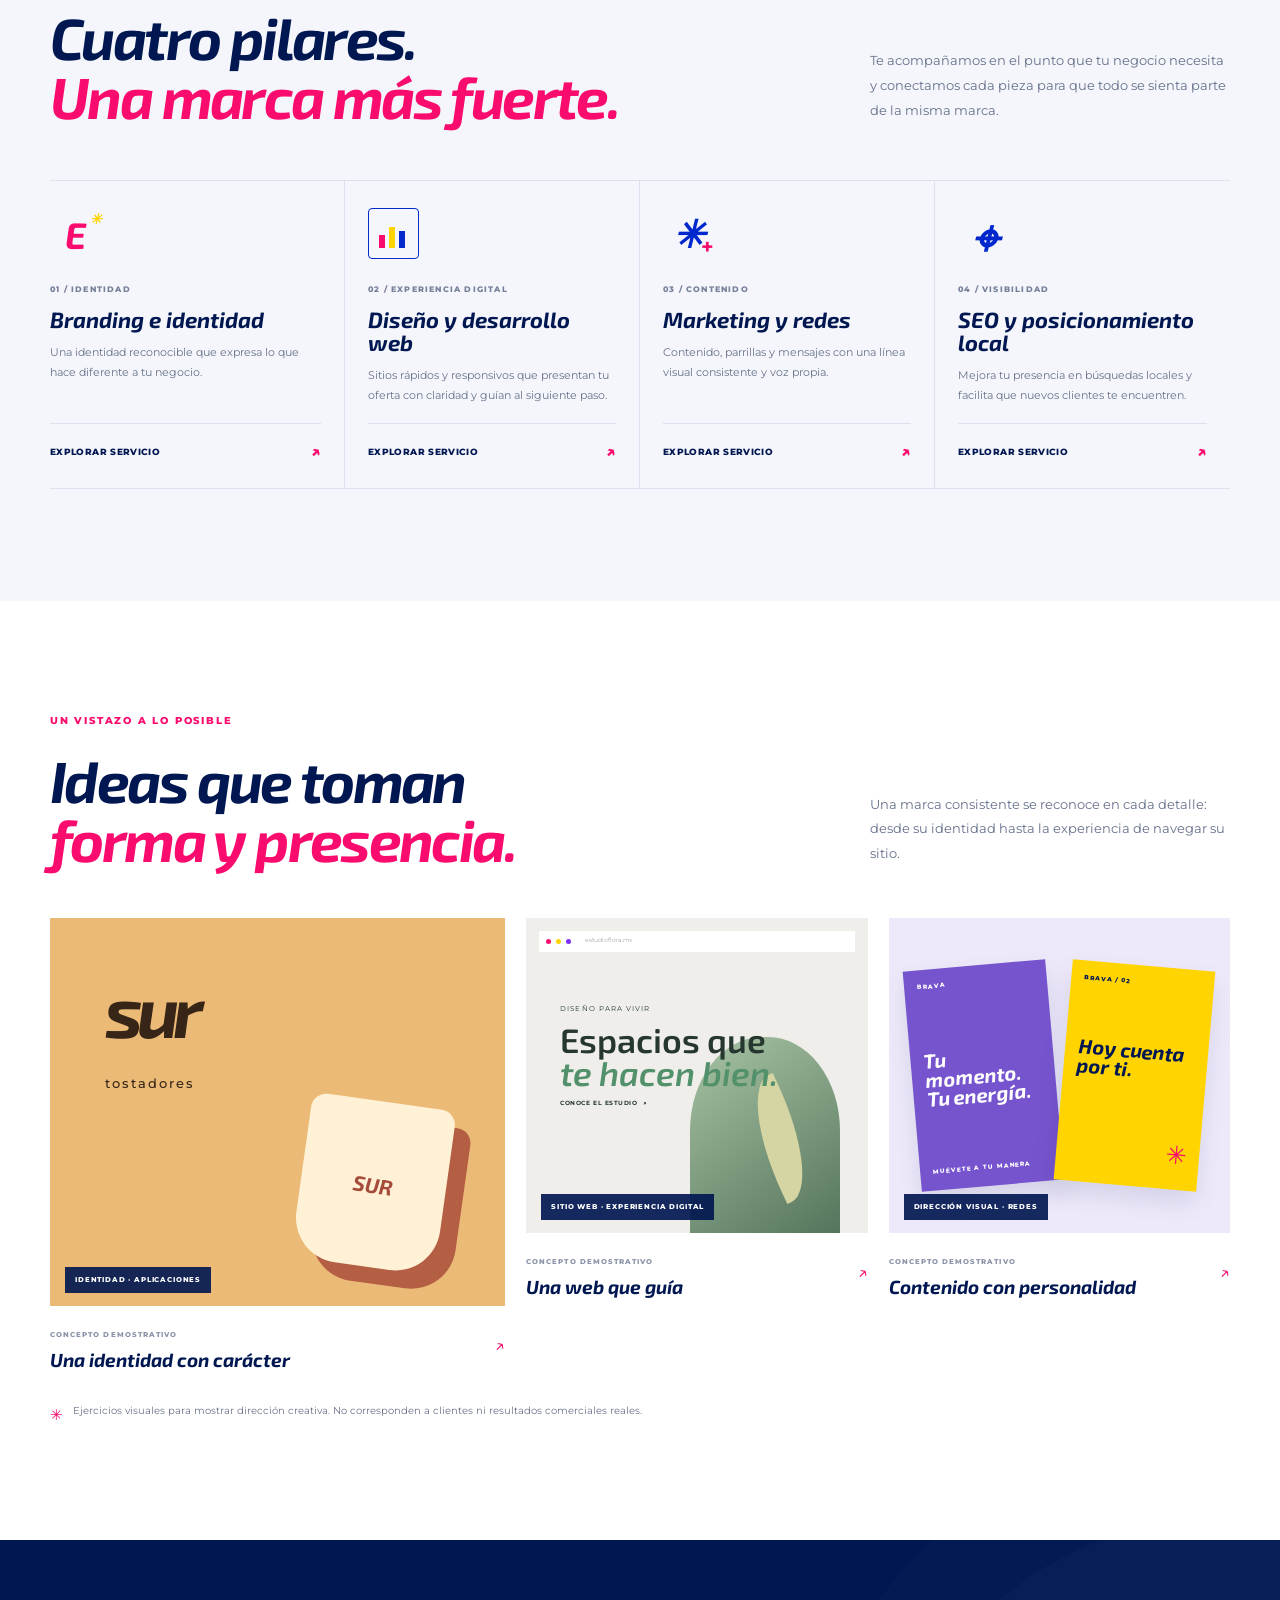
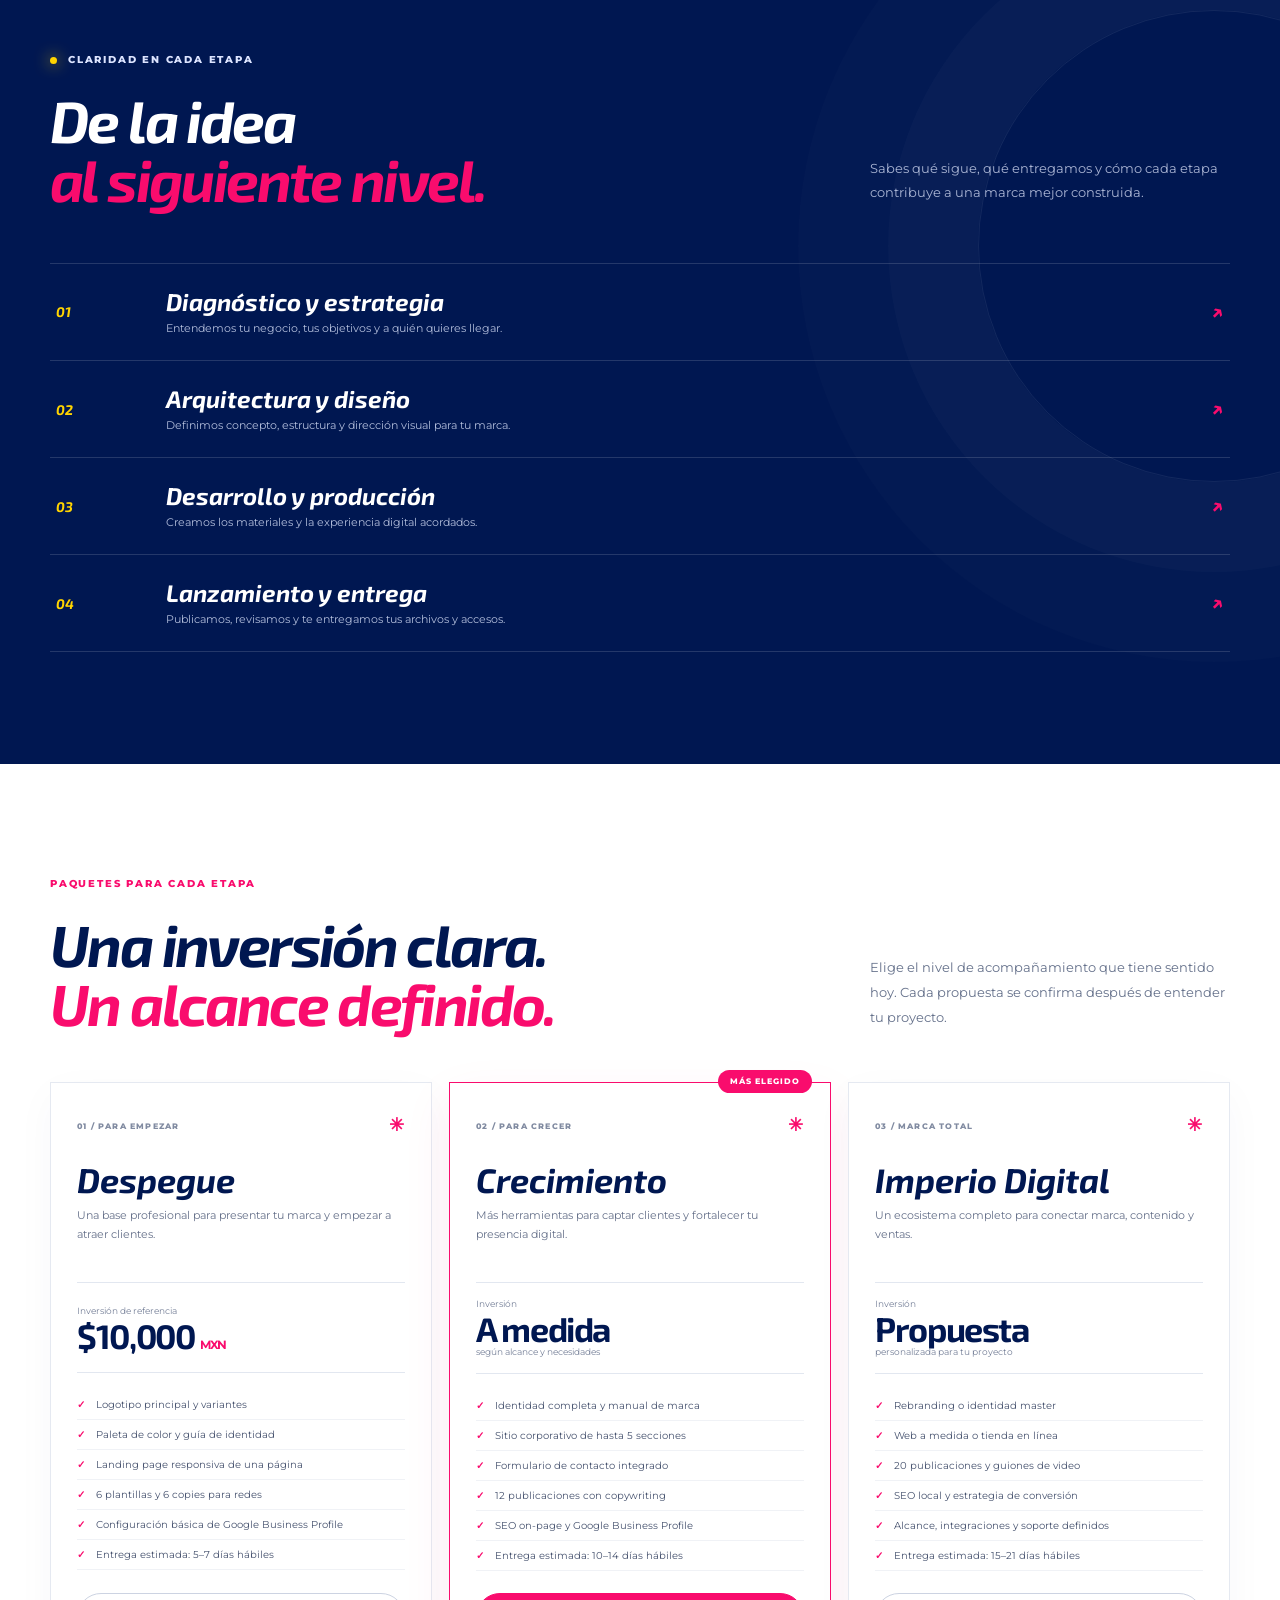
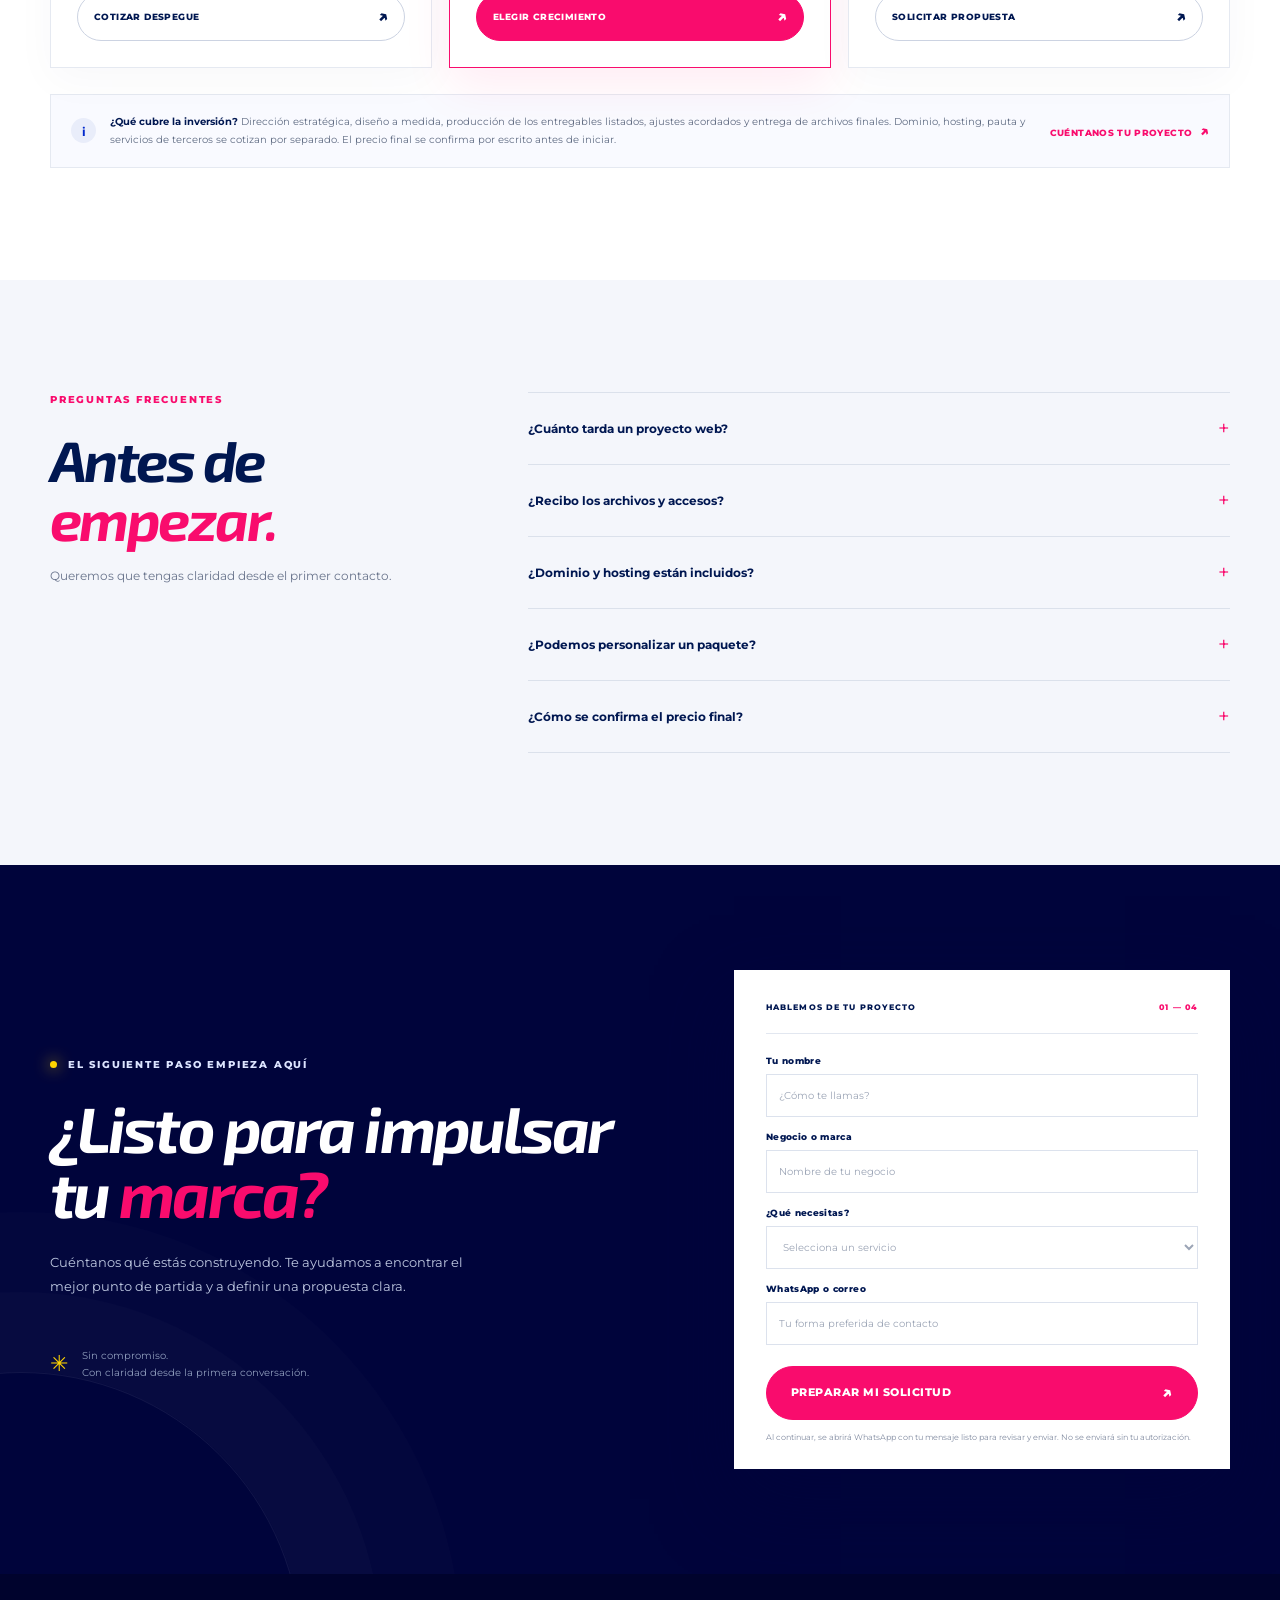
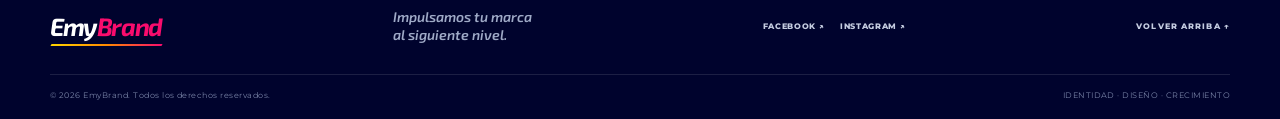
==== commit 2ef027a1: "Add English version and WhatsApp contact" ====
--- a/index.html
+++ b/index.html
@@ -19,6 +19,7 @@
         <button class="menu-toggle" aria-expanded="false" aria-controls="main-nav" aria-label="Abrir menú"><span></span><span></span></button>
         <nav id="main-nav" class="main-nav" aria-label="Navegación principal">
           <a href="#servicios">Servicios</a><a href="#proceso">Proceso</a><a href="#paquetes">Paquetes</a><a href="#preguntas">Preguntas</a>
+          <button class="language-toggle" id="language-toggle" type="button" aria-label="Switch to English">EN <span>/ ES</span></button>
           <a class="button button-small" href="#diagnostico">Hablemos de tu marca <span aria-hidden="true">↗</span></a>
         </nav>
       </div>
@@ -106,13 +107,14 @@
             <label for="service">¿Qué necesitas?</label><select id="service" name="service" required><option value="" disabled selected>Selecciona un servicio</option><option>Branding e identidad</option><option>Diseño y desarrollo web</option><option>Marketing y redes sociales</option><option>SEO y posicionamiento local</option><option>Paquete Despegue</option><option>Paquete Crecimiento</option><option>Paquete Imperio Digital</option><option>Una propuesta a medida</option></select>
             <label for="contact">WhatsApp o correo</label><input id="contact" name="contact" autocomplete="email" placeholder="Tu forma preferida de contacto" required>
             <button class="button form-submit" type="submit">Preparar mi solicitud <span>↗</span></button>
-            <p class="form-privacy">Al enviar se prepara un mensaje para que puedas copiarlo. Tu solicitud aún no se transmite: falta habilitar el contacto oficial.</p>
-            <div class="form-result" id="form-result" aria-live="polite" hidden><p id="form-message"></p><button type="button" class="copy-button" id="copy-message">Copiar solicitud</button><span id="copy-status"></span></div>
+            <p class="form-privacy">Al continuar, se abrirá WhatsApp con tu mensaje listo para revisar y enviar. No se enviará sin tu autorización.</p>
+            <div class="form-result" id="form-result" aria-live="polite" hidden><p id="form-message"></p><div class="form-result-actions"><a class="button button-small" id="whatsapp-submit" href="#" target="_blank" rel="noopener">Abrir WhatsApp y enviar <span>↗</span></a><button type="button" class="copy-button" id="copy-message">Copiar mensaje</button></div><span id="copy-status"></span></div>
           </form>
         </div>
       </section>
     </main>
-    <footer class="site-footer"><div class="container footer-top"><a class="wordmark footer-mark" href="#inicio"><span>Emy</span><b>Brand</b><i aria-hidden="true"></i></a><p>Impulsamos tu marca<br>al siguiente nivel.</p><a class="back-top" href="#inicio">VOLVER ARRIBA ↑</a></div><div class="container footer-bottom"><span>© <span id="year"></span> EmyBrand. Todos los derechos reservados.</span><span>IDENTIDAD · DISEÑO · CRECIMIENTO</span></div></footer>
+    <footer class="site-footer"><div class="container footer-top"><a class="wordmark footer-mark" href="#inicio"><span>Emy</span><b>Brand</b><i aria-hidden="true"></i></a><p>Impulsamos tu marca<br>al siguiente nivel.</p><div class="social-links" aria-label="Redes sociales"><a href="https://www.facebook.com/share/19DrvTKsGb/" target="_blank" rel="noopener noreferrer" aria-label="Facebook de EmyBrand">Facebook ↗</a><a href="https://www.instagram.com/_emybrand?jplx=MWk4cHk1azBrbGM2eA==" target="_blank" rel="noopener noreferrer" aria-label="Instagram de EmyBrand">Instagram ↗</a></div><a class="back-top" href="#inicio">VOLVER ARRIBA ↑</a></div><div class="container footer-bottom"><span>© <span id="year"></span> EmyBrand. Todos los derechos reservados.</span><span>IDENTIDAD · DISEÑO · CRECIMIENTO</span></div></footer>
+    <a class="whatsapp-float" href="https://wa.me/526291711138?text=Hola%2C%20EmyBrand.%20Quiero%20informaci%C3%B3n%20sobre%20sus%20servicios." target="_blank" rel="noopener noreferrer" aria-label="Escríbenos por WhatsApp al 629 171 1138"><svg viewBox="0 0 32 32" aria-hidden="true"><path d="M16 3.2A12.2 12.2 0 0 0 5.55 21.7L4 28l6.45-1.52A12.2 12.2 0 1 0 16 3.2Zm0 22.1a9.9 9.9 0 0 1-5.04-1.38l-.36-.21-3.83.9.92-3.73-.23-.38A9.9 9.9 0 1 1 16 25.3Zm5.43-7.42c-.3-.15-1.8-.89-2.08-.99-.28-.1-.48-.15-.69.15-.2.3-.79.99-.97 1.2-.18.2-.36.22-.66.07-.3-.15-1.27-.47-2.42-1.5-.9-.8-1.5-1.79-1.68-2.09-.18-.3-.02-.46.13-.61.14-.14.3-.36.45-.54.15-.18.2-.3.3-.5.1-.2.05-.38-.03-.53-.08-.15-.69-1.66-.95-2.27-.25-.6-.5-.51-.69-.52h-.59c-.2 0-.53.08-.81.38-.28.3-1.06 1.03-1.06 2.53s1.09 2.94 1.24 3.15c.15.2 2.14 3.26 5.18 4.57.72.31 1.28.5 1.72.63.72.23 1.38.2 1.9.12.58-.09 1.8-.74 2.06-1.45.25-.71.25-1.32.18-1.45-.08-.13-.28-.2-.59-.36Z"/></svg><span class="whatsapp-label">WhatsApp <small>629 171 1138</small></span></a>
     <script src="script.js"></script>
   </body>
 </html>
--- a/styles.css
+++ b/styles.css
@@ -9,7 +9,8 @@
 .faq-grid{display:grid;grid-template-columns:.7fr 1.3fr;gap:100px}.faq-grid h2{font-size:57px}.faq-intro{margin-top:19px;color:#69748c;font-size:12px}.faq-list details{border-bottom:1px solid #dbe1eb}.faq-list details:first-child{border-top:1px solid #dbe1eb}.faq-list summary{cursor:pointer;list-style:none;display:flex;align-items:center;justify-content:space-between;gap:25px;padding:19px 0;font-weight:700;font-size:12px;color:var(--navy)}.faq-list summary::-webkit-details-marker{display:none}.faq-list summary span{font-size:20px;font-weight:400;color:var(--pink);transition:transform .2s}.faq-list details[open] summary span{transform:rotate(45deg)}.faq-list details p{max-width:600px;margin:0;padding:0 30px 20px 0;color:#68738b;font-size:11px;line-height:1.8}
 .contact{padding:105px 0;background:var(--night)}.contact:before{content:'';position:absolute;width:560px;height:560px;left:-260px;bottom:-360px;border:1px solid #ffffff12;border-radius:50%;box-shadow:0 0 0 80px #ffffff04,0 0 0 160px #ffffff03}.contact-grid{position:relative;z-index:1;display:grid;grid-template-columns:1fr .85fr;gap:100px;align-items:center}.contact-copy h2{font-size:clamp(48px,5vw,65px);margin:0 0 24px}.contact-copy>p:not(.eyebrow){max-width:440px;color:#bec8e1;font-size:13px;line-height:1.9}.contact-aside{display:flex;align-items:center;gap:14px;margin-top:47px}.contact-aside>span{font-size:22px;color:var(--yellow)}.contact-aside p{margin:0;color:#8f9dbc;font-size:10px;line-height:1.7}.contact-form{background:white;color:var(--navy);padding:31px 32px 25px;box-shadow:0 30px 70px #00043b80}.form-heading{display:flex;justify-content:space-between;padding-bottom:19px;margin-bottom:20px;border-bottom:1px solid var(--line);font-size:8px;font-weight:800;letter-spacing:.14em}.form-heading span+span{color:var(--pink)}.contact-form label{display:block;margin:13px 0 5px;font-size:9px;font-weight:800;letter-spacing:.04em}.contact-form input,.contact-form select{width:100%;height:43px;padding:0 12px;border:1px solid #dce2ed;border-radius:0;background:white;color:var(--navy);font-size:10px}.contact-form input::placeholder{color:#9ca5b6}.contact-form select:invalid{color:#9ca5b6}.form-submit{width:100%;margin:21px 0 11px;justify-content:space-between}.form-privacy{margin:0;color:#818ba0;font-size:8px;line-height:1.7}.form-result{margin-top:17px;padding:14px;background:#f4f6fb;border-left:3px solid var(--pink)}.form-result p{font-size:10px;line-height:1.7;white-space:pre-line;margin:0 0 10px}.copy-button{border:0;background:transparent;color:var(--blue);padding:0;text-decoration:underline;font-size:10px;font-weight:700;cursor:pointer}.form-result #copy-status{margin-left:12px;color:#3c6a44;font-size:9px}
 .site-footer{background:#00032d;color:white;padding:34px 0 17px}.footer-top{display:flex;align-items:center;justify-content:space-between;padding-bottom:29px}.footer-mark{font-size:25px}.footer-top>p{margin:0;color:#9faac7;font:600 italic 14px/1.3 var(--display)}.back-top{font-size:8px;font-weight:800;letter-spacing:.14em;color:#c4cce0}.footer-bottom{display:flex;justify-content:space-between;padding-top:14px;border-top:1px solid #ffffff1c;color:#7884a7;font-size:8px;letter-spacing:.06em}.reveal{opacity:0;transform:translateY(18px);transition:opacity .65s ease,transform .65s ease}.reveal.visible{opacity:1;transform:none}
+.language-toggle{border:1px solid #ffffff50;border-radius:999px;background:transparent;color:white;padding:7px 11px;font-size:9px;font-weight:800;letter-spacing:.08em;cursor:pointer}.language-toggle:hover{border-color:var(--yellow);color:var(--yellow)}.language-toggle span{opacity:.55}.social-links{display:flex;gap:16px}.social-links a{color:#c4cce0;font-size:8px;font-weight:800;letter-spacing:.08em;text-transform:uppercase}.social-links a:hover{color:var(--yellow)}.whatsapp-float{position:fixed;z-index:19;right:24px;bottom:23px;display:flex;align-items:center;gap:10px;padding:11px 17px 11px 12px;border-radius:999px;background:#15b85a;color:white;box-shadow:0 10px 30px #00175138;transition:transform .2s,box-shadow .2s}.whatsapp-float:hover{transform:translateY(-3px);box-shadow:0 15px 36px #00175145}.whatsapp-float svg{width:26px;height:26px;fill:currentColor}.whatsapp-label{display:flex;flex-direction:column;font-size:10px;font-weight:800;line-height:1.2}.whatsapp-label small{margin-top:3px;font-size:8px;opacity:.83}.form-result-actions{display:flex;align-items:center;gap:15px;flex-wrap:wrap}.form-result-actions .button{margin:0}.form-result{position:relative}
 @media(max-width:960px){.container{width:min(100% - 42px,var(--container))}.main-nav{gap:20px}.hero{min-height:630px;padding-top:55px}.hero-grid{min-height:470px}.hero-art{transform:scale(.87);transform-origin:center}.hero-proof{margin-top:37px}.service-card{padding-right:15px}.service-card+article{padding-left:15px}.service-card h3{font-size:19px}.portfolio-grid{gap:14px}.project-visual{height:270px}.project-large .project-visual{height:335px}.mock-brand{font-size:59px}.web-hero b{font-size:28px}.social-tile b{font-size:17px}.pricing-grid{gap:11px}.price-card{padding:25px 18px}.price-card h3{font-size:31px}.price-amount strong{font-size:30px}.faq-grid{gap:60px}.contact-grid{gap:55px}}
-@media(max-width:720px){html{scroll-padding-top:70px}.container{width:calc(100% - 40px)}.nav-wrap{height:68px}.wordmark{font-size:25px}.menu-toggle{display:flex;flex-direction:column;gap:6px;justify-content:center;width:42px;height:42px;border:1px solid #ffffff35;border-radius:50%;background:transparent;color:white}.menu-toggle span{display:block;width:16px;height:1px;background:#fff;margin:0 auto;transition:transform .2s}.menu-toggle[aria-expanded=true] span:first-child{transform:translateY(3.5px) rotate(45deg)}.menu-toggle[aria-expanded=true] span:last-child{transform:translateY(-3.5px) rotate(-45deg)}.main-nav{position:absolute;top:68px;left:0;right:0;display:flex;flex-direction:column;align-items:stretch;gap:0;padding:8px 20px 20px;background:var(--night);border-bottom:1px solid #fff2;opacity:0;visibility:hidden;transform:translateY(-8px);transition:opacity .2s,transform .2s,visibility .2s}.main-nav.open{opacity:1;visibility:visible;transform:none}.main-nav>a:not(.button){padding:13px 2px;border-bottom:1px solid #ffffff18;font-size:12px}.main-nav .button{margin-top:15px}.hero{padding-top:62px;min-height:0}.hero-grid{display:flex;flex-direction:column;align-items:flex-start;min-height:0}.hero-copy{width:100%}h1{font-size:clamp(47px,12vw,67px);line-height:.98;margin-bottom:20px}.hero-lede{font-size:13px;line-height:1.8;max-width:440px}.hero-actions{gap:19px;flex-wrap:wrap}.button{min-height:50px;padding:0 19px;gap:20px;font-size:10px}.text-link{font-size:10px}.hero-proof{margin-top:29px}.hero-art{width:100%;height:360px;transform:scale(.83);transform-origin:top center;margin-top:36px;margin-bottom:-38px}.art-front{left:calc(50% - 155px);top:0;width:275px;height:315px}.art-back{right:calc(50% - 165px);top:13px;width:260px;height:307px}.art-e{font-size:169px}.art-e span{left:110px;top:46px}.art-bottom b{font-size:19px}.art-star.star-a{right:7%;top:-15px}.art-star.star-b{left:4%;bottom:24px}.art-index{right:4%;bottom:0}.hero-footer-inner{height:51px;font-size:7px;letter-spacing:.1em}.section-pad{padding:78px 0}.intro-grid{grid-template-columns:1fr;gap:24px}.intro-grid h2,.section-heading h2{font-size:clamp(42px,10vw,55px)}.intro-copy{font-size:12px}.value-strip{margin-top:45px;grid-template-columns:1fr;border-top:0}.value-strip article,.value-strip article+article{padding:18px 0;border-top:1px solid var(--line);border-right:0}.value-strip h3{font-size:21px;margin:7px 0 3px}.value-strip p{max-width:360px}.section-heading{display:block;margin-bottom:35px}.section-heading>p{margin-top:19px;font-size:12px;max-width:430px}.service-grid{grid-template-columns:1fr 1fr}.service-card{min-height:275px;padding:21px 13px 17px 0}.service-card+article{padding-left:13px}.service-card:nth-child(2){border-right:0}.service-card:nth-child(3),.service-card:nth-child(4){border-top:1px solid #dce2ed}.service-card:nth-child(3){padding-left:0}.service-card:nth-child(4){padding-left:13px}.service-icon{margin-bottom:15px}.service-card h3{font-size:19px}.service-card p{font-size:10px}.service-card>a{font-size:8px}.portfolio-grid{grid-template-columns:1fr 1fr;gap:23px 13px}.project-large{grid-column:1/-1}.project-visual,.project-large .project-visual{height:260px}.project-large .project-visual{height:min(84vw,360px)}.mock-brand{font-size:70px}.project-caption h3{font-size:16px}.project-caption>div>span{font-size:6px}.portfolio-note{font-size:9px;margin-top:24px}.process-steps article{grid-template-columns:38px 1fr 20px;gap:12px;padding:20px 0}.process-steps h3{font-size:20px}.process-steps p{font-size:10px;line-height:1.6}.process-heading>p{margin-top:17px}.pricing-grid{grid-template-columns:1fr;gap:22px}.price-featured{transform:none;margin-top:7px}.price-card{padding:25px 22px}.price-desc{min-height:0}.price-card ul{margin:13px 0 17px}.price-card li{font-size:10px}.price-amount{min-height:80px}.price-clarity{align-items:flex-start;flex-wrap:wrap;padding:15px}.price-clarity p{flex-basis:calc(100% - 40px)}.price-clarity>a{margin-left:39px}.faq-grid{grid-template-columns:1fr;gap:25px}.faq-grid h2{font-size:49px}.faq-intro{margin-top:12px}.faq-list summary{font-size:11px;padding:17px 0}.contact{padding:77px 0}.contact-grid{grid-template-columns:1fr;gap:34px}.contact-copy h2{font-size:51px}.contact-copy>p:not(.eyebrow){font-size:12px}.contact-aside{margin-top:25px}.contact-form{padding:24px 20px}.site-footer{padding:27px 0 14px}.footer-top{flex-wrap:wrap;gap:18px}.footer-top>p{font-size:12px}.back-top{font-size:7px}.footer-bottom{font-size:7px;gap:14px}.footer-bottom span:last-child{text-align:right}.form-result{overflow-wrap:anywhere}}
+@media(max-width:720px){html{scroll-padding-top:70px}.container{width:calc(100% - 40px)}.nav-wrap{height:68px}.wordmark{font-size:25px}.menu-toggle{display:flex;flex-direction:column;gap:6px;justify-content:center;width:42px;height:42px;border:1px solid #ffffff35;border-radius:50%;background:transparent;color:white}.menu-toggle span{display:block;width:16px;height:1px;background:#fff;margin:0 auto;transition:transform .2s}.menu-toggle[aria-expanded=true] span:first-child{transform:translateY(3.5px) rotate(45deg)}.menu-toggle[aria-expanded=true] span:last-child{transform:translateY(-3.5px) rotate(-45deg)}.main-nav{position:absolute;top:68px;left:0;right:0;display:flex;flex-direction:column;align-items:stretch;gap:0;padding:8px 20px 20px;background:var(--night);border-bottom:1px solid #fff2;opacity:0;visibility:hidden;transform:translateY(-8px);transition:opacity .2s,transform .2s,visibility .2s}.main-nav.open{opacity:1;visibility:visible;transform:none}.main-nav>a:not(.button){padding:13px 2px;border-bottom:1px solid #ffffff18;font-size:12px}.main-nav .button{margin-top:15px}.main-nav .language-toggle{align-self:flex-start;margin-top:15px}.hero{padding-top:62px;min-height:0}.hero-grid{display:flex;flex-direction:column;align-items:flex-start;min-height:0}.hero-copy{width:100%}h1{font-size:clamp(47px,12vw,67px);line-height:.98;margin-bottom:20px}.hero-lede{font-size:13px;line-height:1.8;max-width:440px}.hero-actions{gap:19px;flex-wrap:wrap}.button{min-height:50px;padding:0 19px;gap:20px;font-size:10px}.text-link{font-size:10px}.hero-proof{margin-top:29px}.hero-art{width:100%;height:360px;transform:scale(.83);transform-origin:top center;margin-top:36px;margin-bottom:-38px}.art-front{left:calc(50% - 155px);top:0;width:275px;height:315px}.art-back{right:calc(50% - 165px);top:13px;width:260px;height:307px}.art-e{font-size:169px}.art-e span{left:110px;top:46px}.art-bottom b{font-size:19px}.art-star.star-a{right:7%;top:-15px}.art-star.star-b{left:4%;bottom:24px}.art-index{right:4%;bottom:0}.hero-footer-inner{height:51px;font-size:7px;letter-spacing:.1em}.section-pad{padding:78px 0}.intro-grid{grid-template-columns:1fr;gap:24px}.intro-grid h2,.section-heading h2{font-size:clamp(42px,10vw,55px)}.intro-copy{font-size:12px}.value-strip{margin-top:45px;grid-template-columns:1fr;border-top:0}.value-strip article,.value-strip article+article{padding:18px 0;border-top:1px solid var(--line);border-right:0}.value-strip h3{font-size:21px;margin:7px 0 3px}.value-strip p{max-width:360px}.section-heading{display:block;margin-bottom:35px}.section-heading>p{margin-top:19px;font-size:12px;max-width:430px}.service-grid{grid-template-columns:1fr 1fr}.service-card{min-height:275px;padding:21px 13px 17px 0}.service-card+article{padding-left:13px}.service-card:nth-child(2){border-right:0}.service-card:nth-child(3),.service-card:nth-child(4){border-top:1px solid #dce2ed}.service-card:nth-child(3){padding-left:0}.service-card:nth-child(4){padding-left:13px}.service-icon{margin-bottom:15px}.service-card h3{font-size:19px}.service-card p{font-size:10px}.service-card>a{font-size:8px}.portfolio-grid{grid-template-columns:1fr 1fr;gap:23px 13px}.project-large{grid-column:1/-1}.project-visual,.project-large .project-visual{height:260px}.project-large .project-visual{height:min(84vw,360px)}.mock-brand{font-size:70px}.project-caption h3{font-size:16px}.project-caption>div>span{font-size:6px}.portfolio-note{font-size:9px;margin-top:24px}.process-steps article{grid-template-columns:38px 1fr 20px;gap:12px;padding:20px 0}.process-steps h3{font-size:20px}.process-steps p{font-size:10px;line-height:1.6}.process-heading>p{margin-top:17px}.pricing-grid{grid-template-columns:1fr;gap:22px}.price-featured{transform:none;margin-top:7px}.price-card{padding:25px 22px}.price-desc{min-height:0}.price-card ul{margin:13px 0 17px}.price-card li{font-size:10px}.price-amount{min-height:80px}.price-clarity{align-items:flex-start;flex-wrap:wrap;padding:15px}.price-clarity p{flex-basis:calc(100% - 40px)}.price-clarity>a{margin-left:39px}.faq-grid{grid-template-columns:1fr;gap:25px}.faq-grid h2{font-size:49px}.faq-intro{margin-top:12px}.faq-list summary{font-size:11px;padding:17px 0}.contact{padding:77px 0}.contact-grid{grid-template-columns:1fr;gap:34px}.contact-copy h2{font-size:51px}.contact-copy>p:not(.eyebrow){font-size:12px}.contact-aside{margin-top:25px}.contact-form{padding:24px 20px}.site-footer{padding:27px 0 14px}.footer-top{flex-wrap:wrap;gap:18px}.footer-top>p{font-size:12px}.social-links{order:4;width:100%;padding:0 0 4px}.back-top{font-size:7px}.footer-bottom{font-size:7px;gap:14px}.footer-bottom span:last-child{text-align:right}.form-result{overflow-wrap:anywhere}.whatsapp-float{right:15px;bottom:15px;padding:11px}.whatsapp-label{display:none}}
 @media(max-width:390px){.container{width:calc(100% - 32px)}h1{font-size:45px}.hero-actions{gap:13px}.hero-actions .button{padding:0 15px}.text-link{font-size:9px}.hero-art{transform:scale(.74);width:110%;margin-left:-5%;margin-bottom:-72px}.service-card h3{font-size:17px}.project-caption h3{font-size:14px}.social-tile{padding:9px}.social-tile b{font-size:15px}.price-clarity>a{margin-left:0}.footer-bottom{flex-direction:column}.footer-bottom span:last-child{text-align:left}}
 @media(prefers-reduced-motion:reduce){*,*::before,*::after{scroll-behavior:auto!important;transition-duration:.01ms!important;animation-duration:.01ms!important;animation-iteration-count:1!important}.reveal{opacity:1;transform:none}}
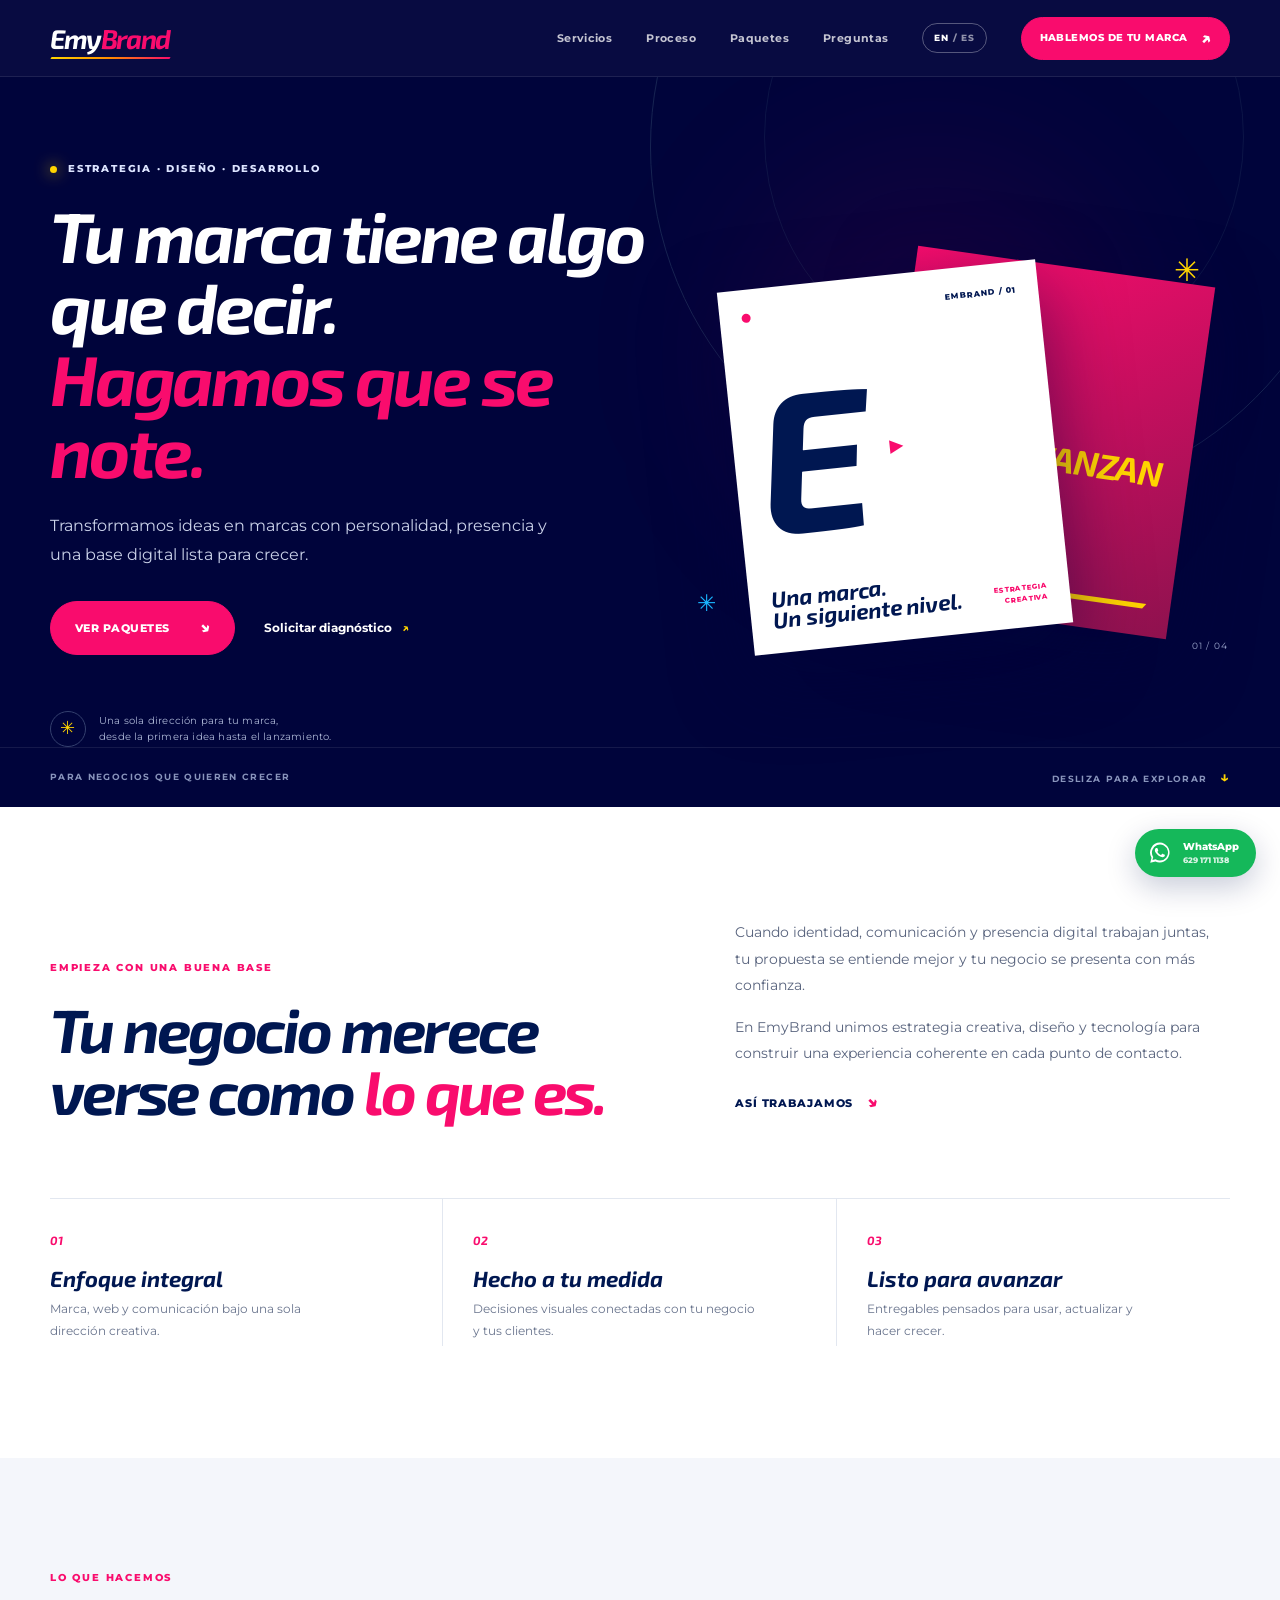
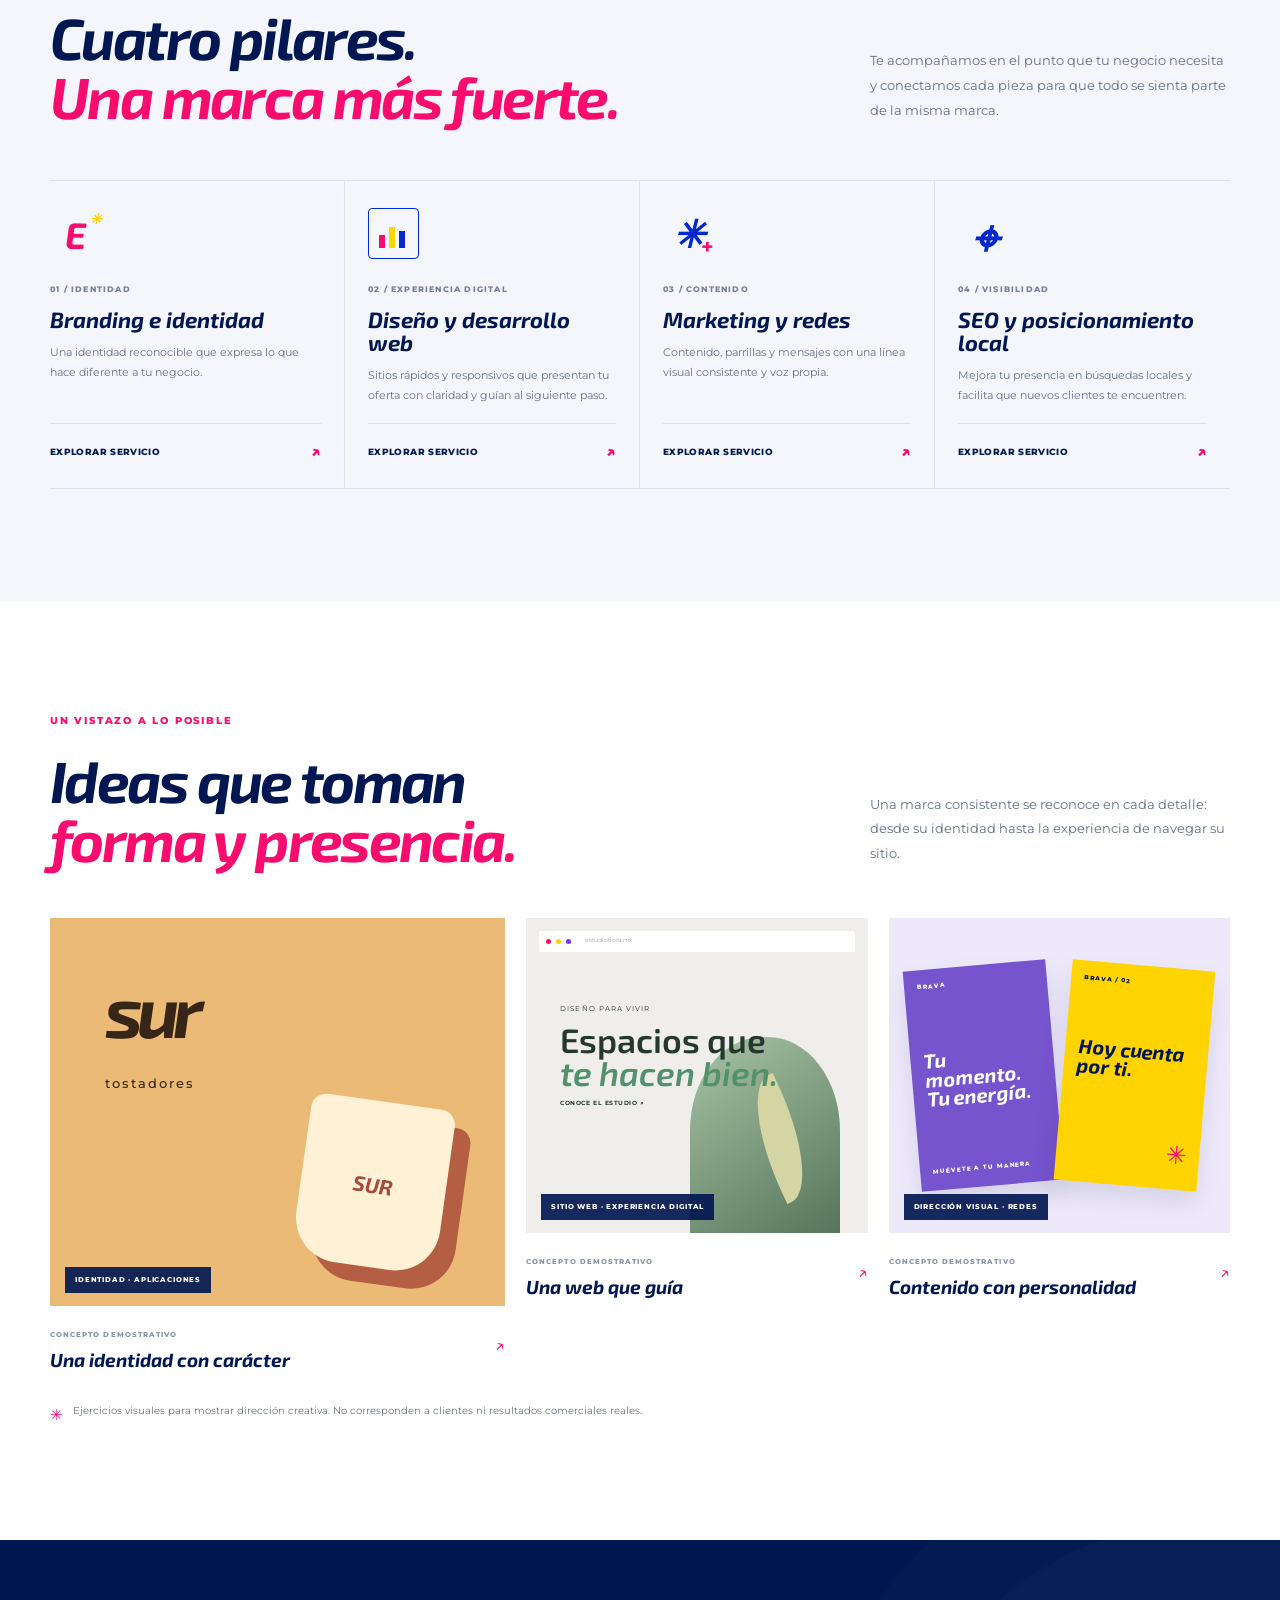
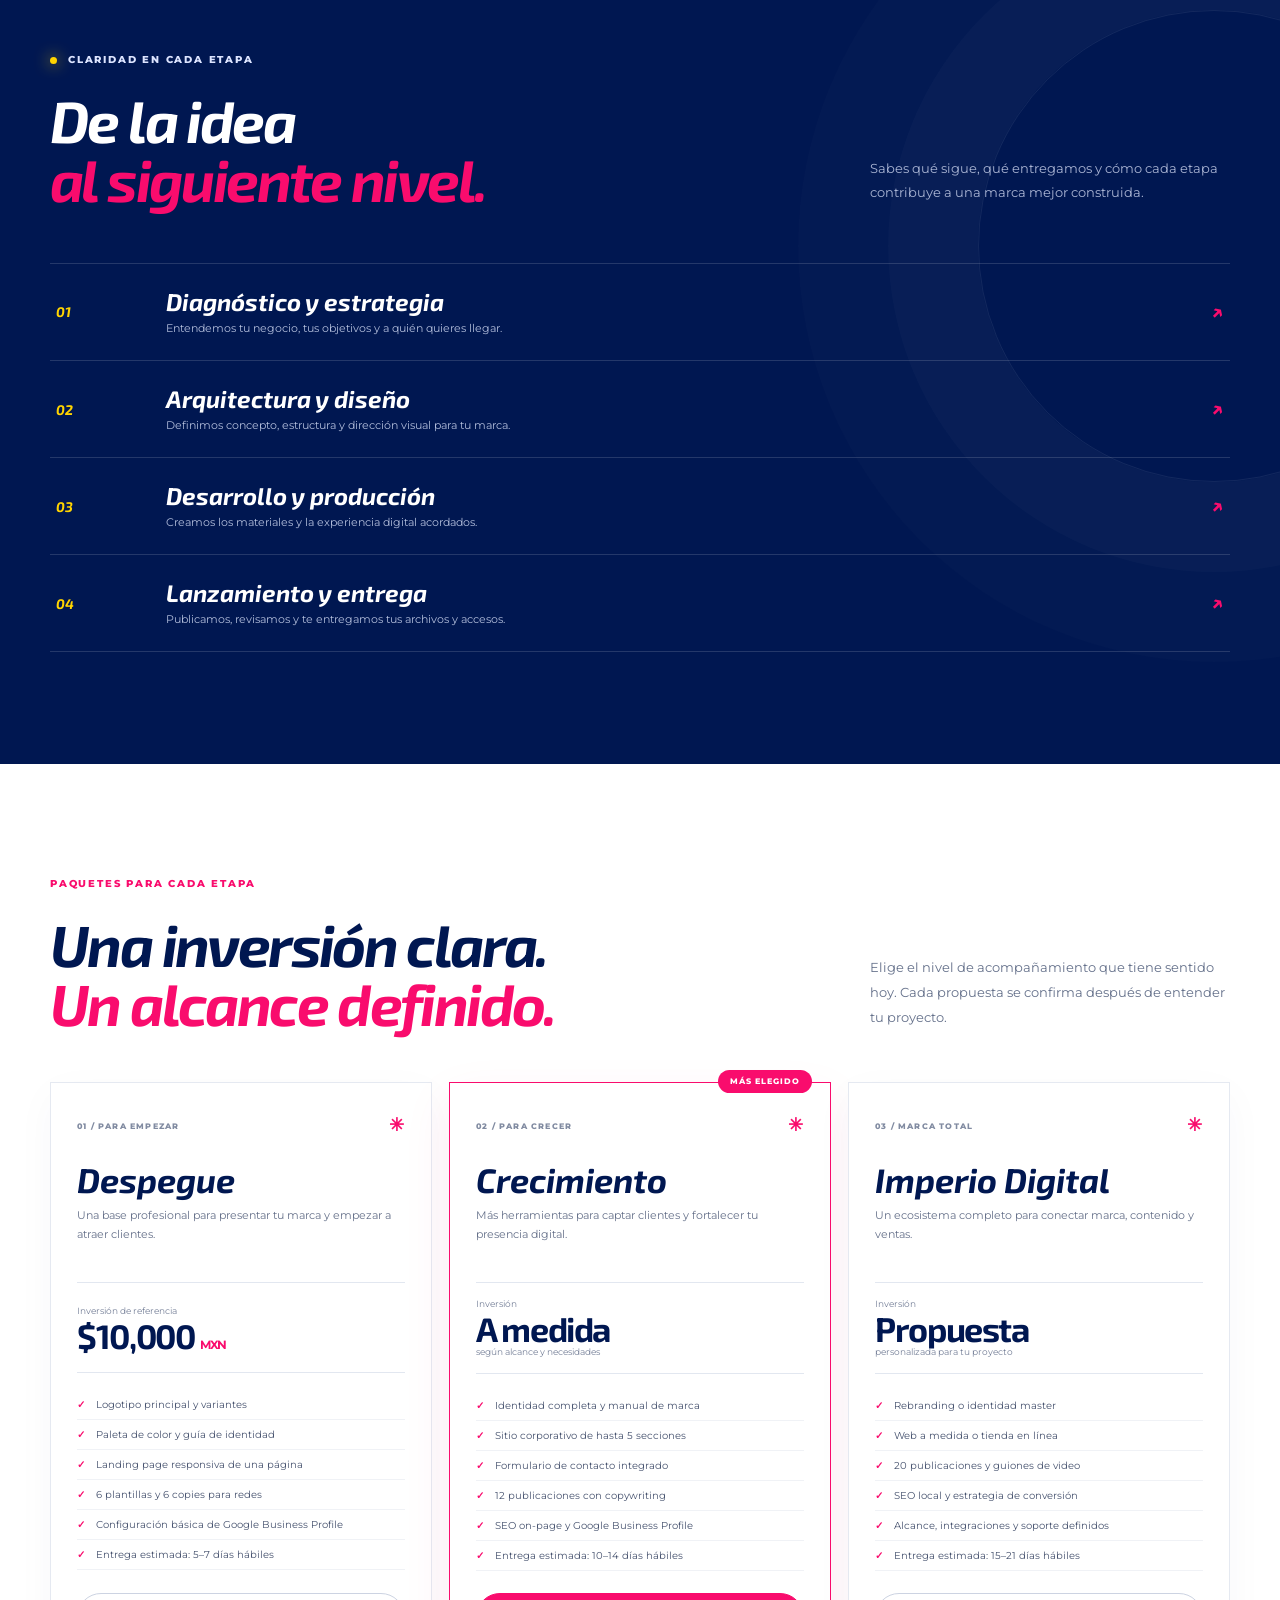
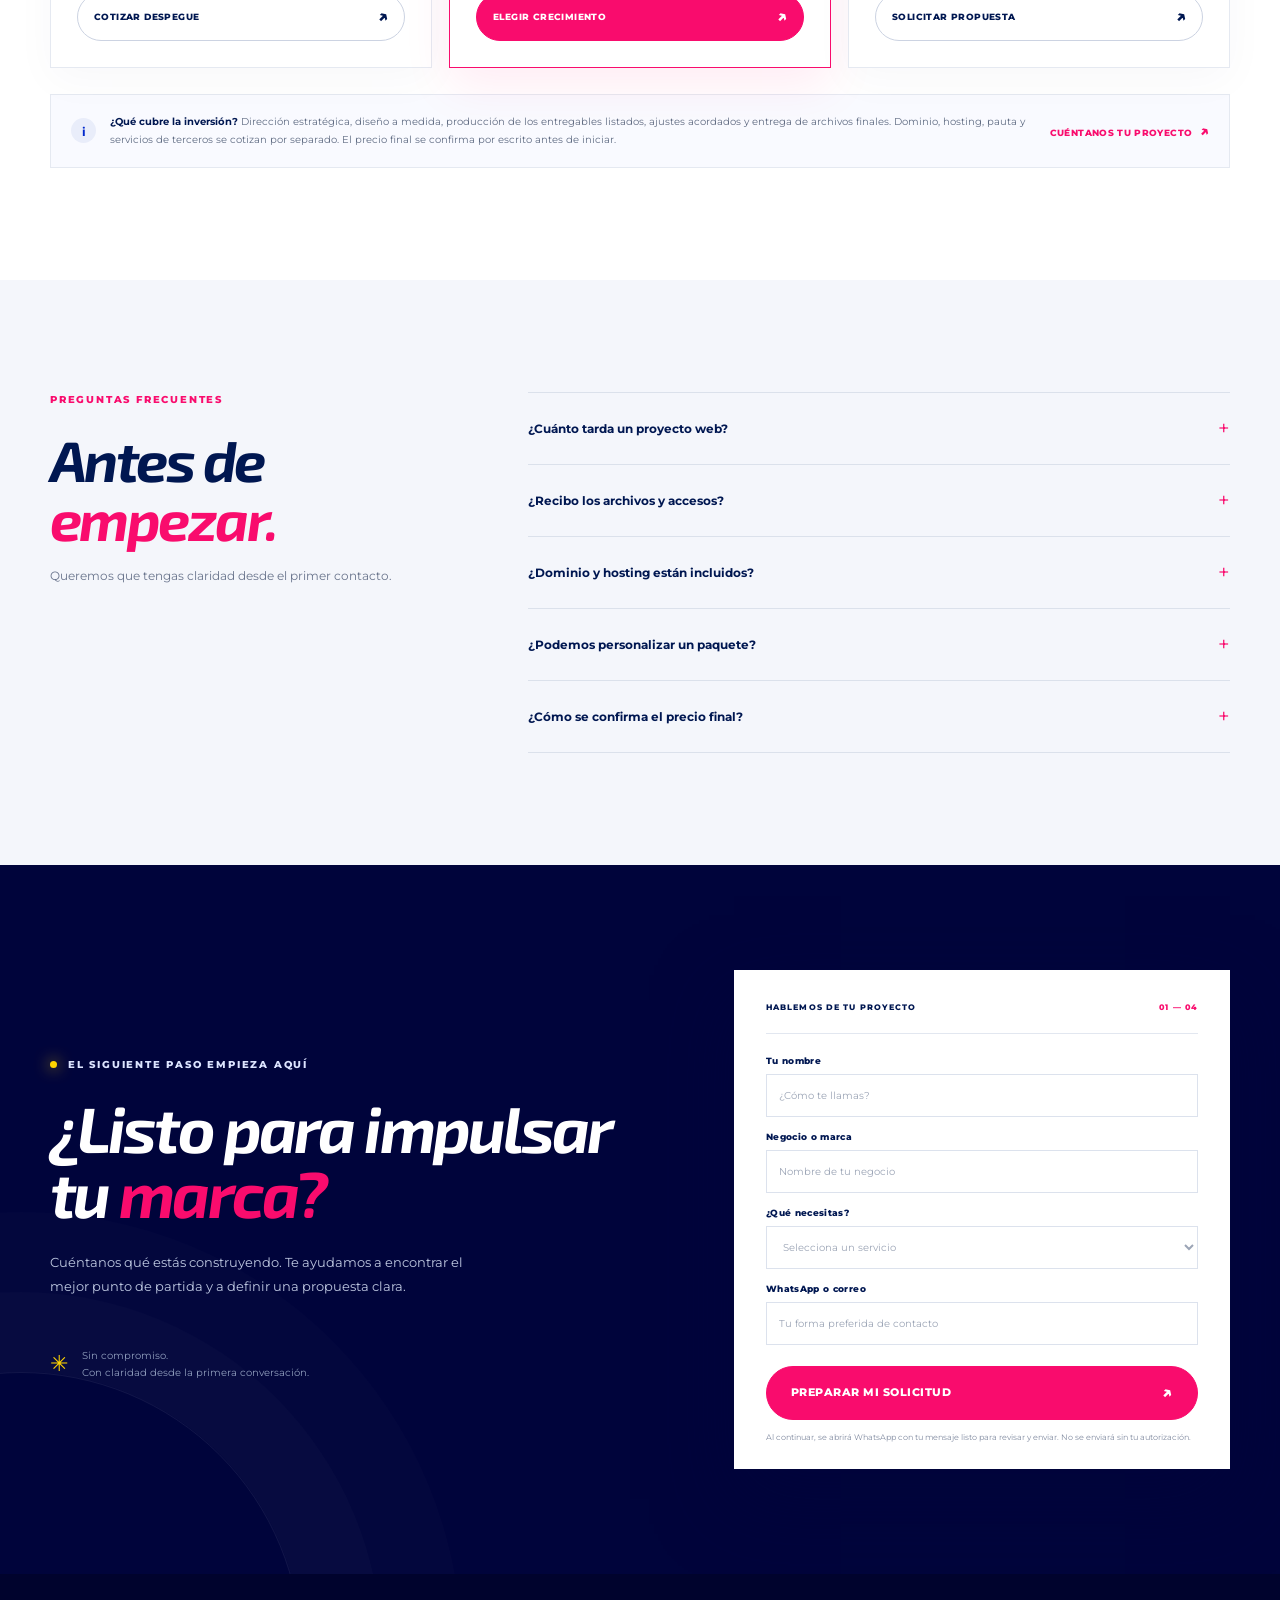
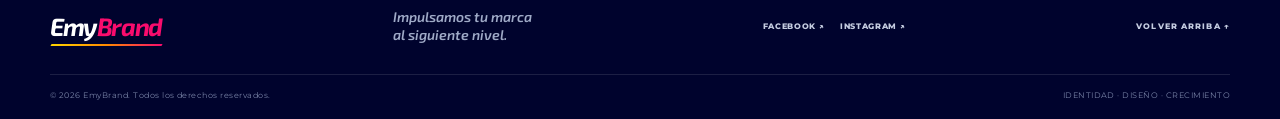
==== commit 78b8c000: "Refresh bilingual site assets" ====
--- a/index.html
+++ b/index.html
@@ -115,6 +115,6 @@
     </main>
     <footer class="site-footer"><div class="container footer-top"><a class="wordmark footer-mark" href="#inicio"><span>Emy</span><b>Brand</b><i aria-hidden="true"></i></a><p>Impulsamos tu marca<br>al siguiente nivel.</p><div class="social-links" aria-label="Redes sociales"><a href="https://www.facebook.com/share/19DrvTKsGb/" target="_blank" rel="noopener noreferrer" aria-label="Facebook de EmyBrand">Facebook ↗</a><a href="https://www.instagram.com/_emybrand?jplx=MWk4cHk1azBrbGM2eA==" target="_blank" rel="noopener noreferrer" aria-label="Instagram de EmyBrand">Instagram ↗</a></div><a class="back-top" href="#inicio">VOLVER ARRIBA ↑</a></div><div class="container footer-bottom"><span>© <span id="year"></span> EmyBrand. Todos los derechos reservados.</span><span>IDENTIDAD · DISEÑO · CRECIMIENTO</span></div></footer>
     <a class="whatsapp-float" href="https://wa.me/526291711138?text=Hola%2C%20EmyBrand.%20Quiero%20informaci%C3%B3n%20sobre%20sus%20servicios." target="_blank" rel="noopener noreferrer" aria-label="Escríbenos por WhatsApp al 629 171 1138"><svg viewBox="0 0 32 32" aria-hidden="true"><path d="M16 3.2A12.2 12.2 0 0 0 5.55 21.7L4 28l6.45-1.52A12.2 12.2 0 1 0 16 3.2Zm0 22.1a9.9 9.9 0 0 1-5.04-1.38l-.36-.21-3.83.9.92-3.73-.23-.38A9.9 9.9 0 1 1 16 25.3Zm5.43-7.42c-.3-.15-1.8-.89-2.08-.99-.28-.1-.48-.15-.69.15-.2.3-.79.99-.97 1.2-.18.2-.36.22-.66.07-.3-.15-1.27-.47-2.42-1.5-.9-.8-1.5-1.79-1.68-2.09-.18-.3-.02-.46.13-.61.14-.14.3-.36.45-.54.15-.18.2-.3.3-.5.1-.2.05-.38-.03-.53-.08-.15-.69-1.66-.95-2.27-.25-.6-.5-.51-.69-.52h-.59c-.2 0-.53.08-.81.38-.28.3-1.06 1.03-1.06 2.53s1.09 2.94 1.24 3.15c.15.2 2.14 3.26 5.18 4.57.72.31 1.28.5 1.72.63.72.23 1.38.2 1.9.12.58-.09 1.8-.74 2.06-1.45.25-.71.25-1.32.18-1.45-.08-.13-.28-.2-.59-.36Z"/></svg><span class="whatsapp-label">WhatsApp <small>629 171 1138</small></span></a>
-    <script src="script.js"></script>
+    <script src="script.js?v=20261120-3"></script>
   </body>
 </html>
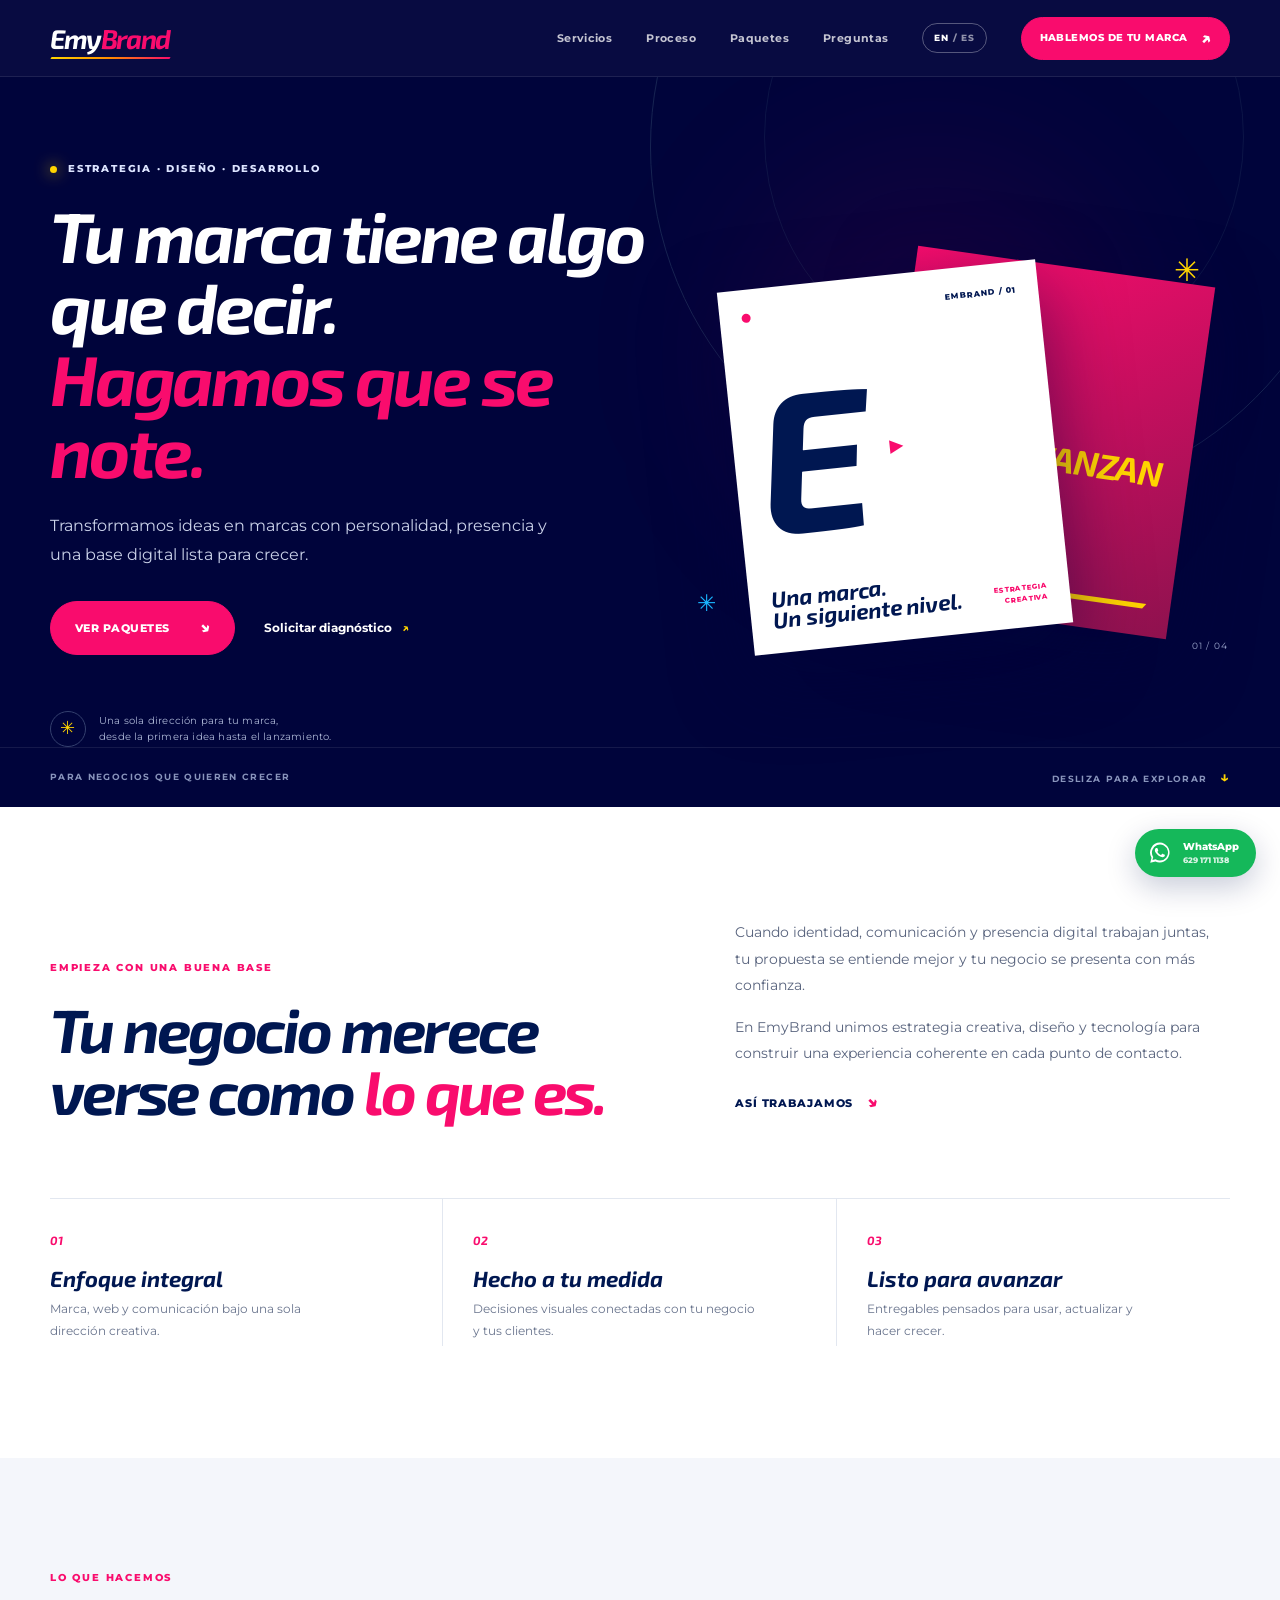
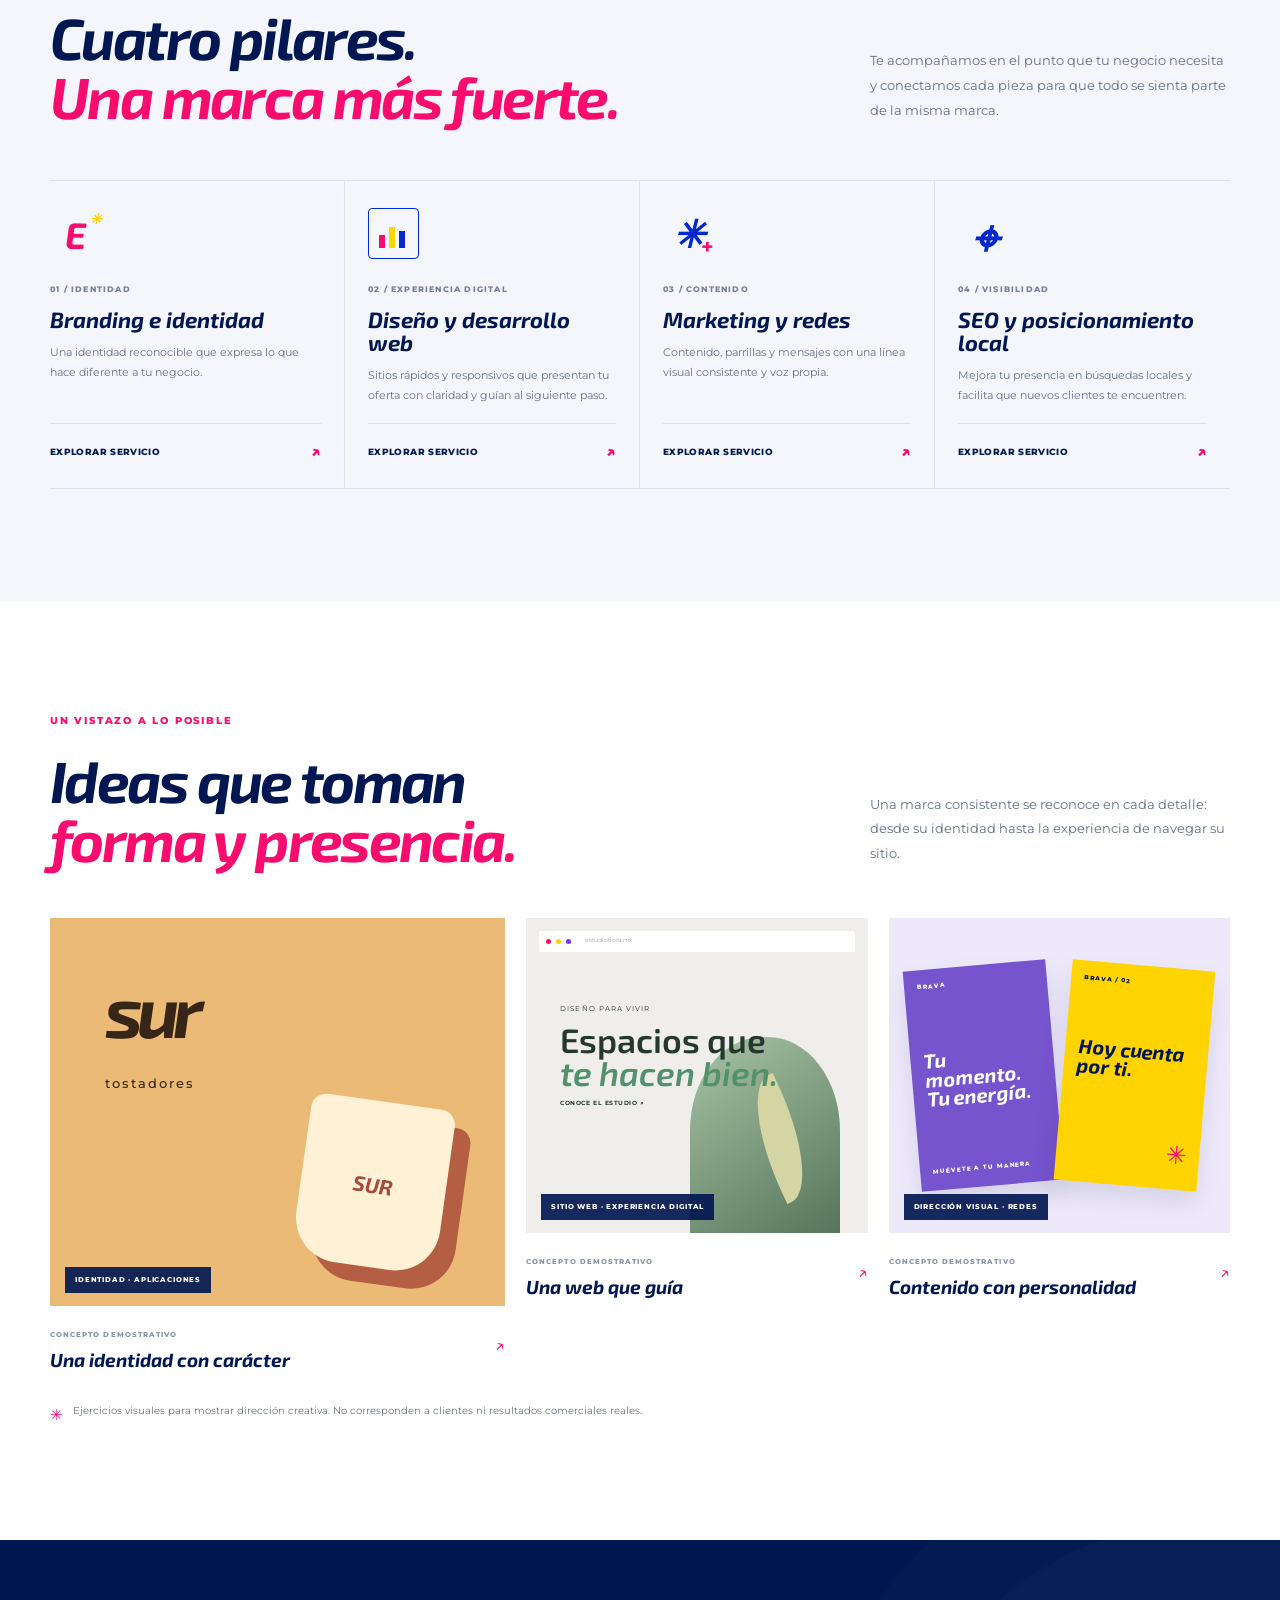
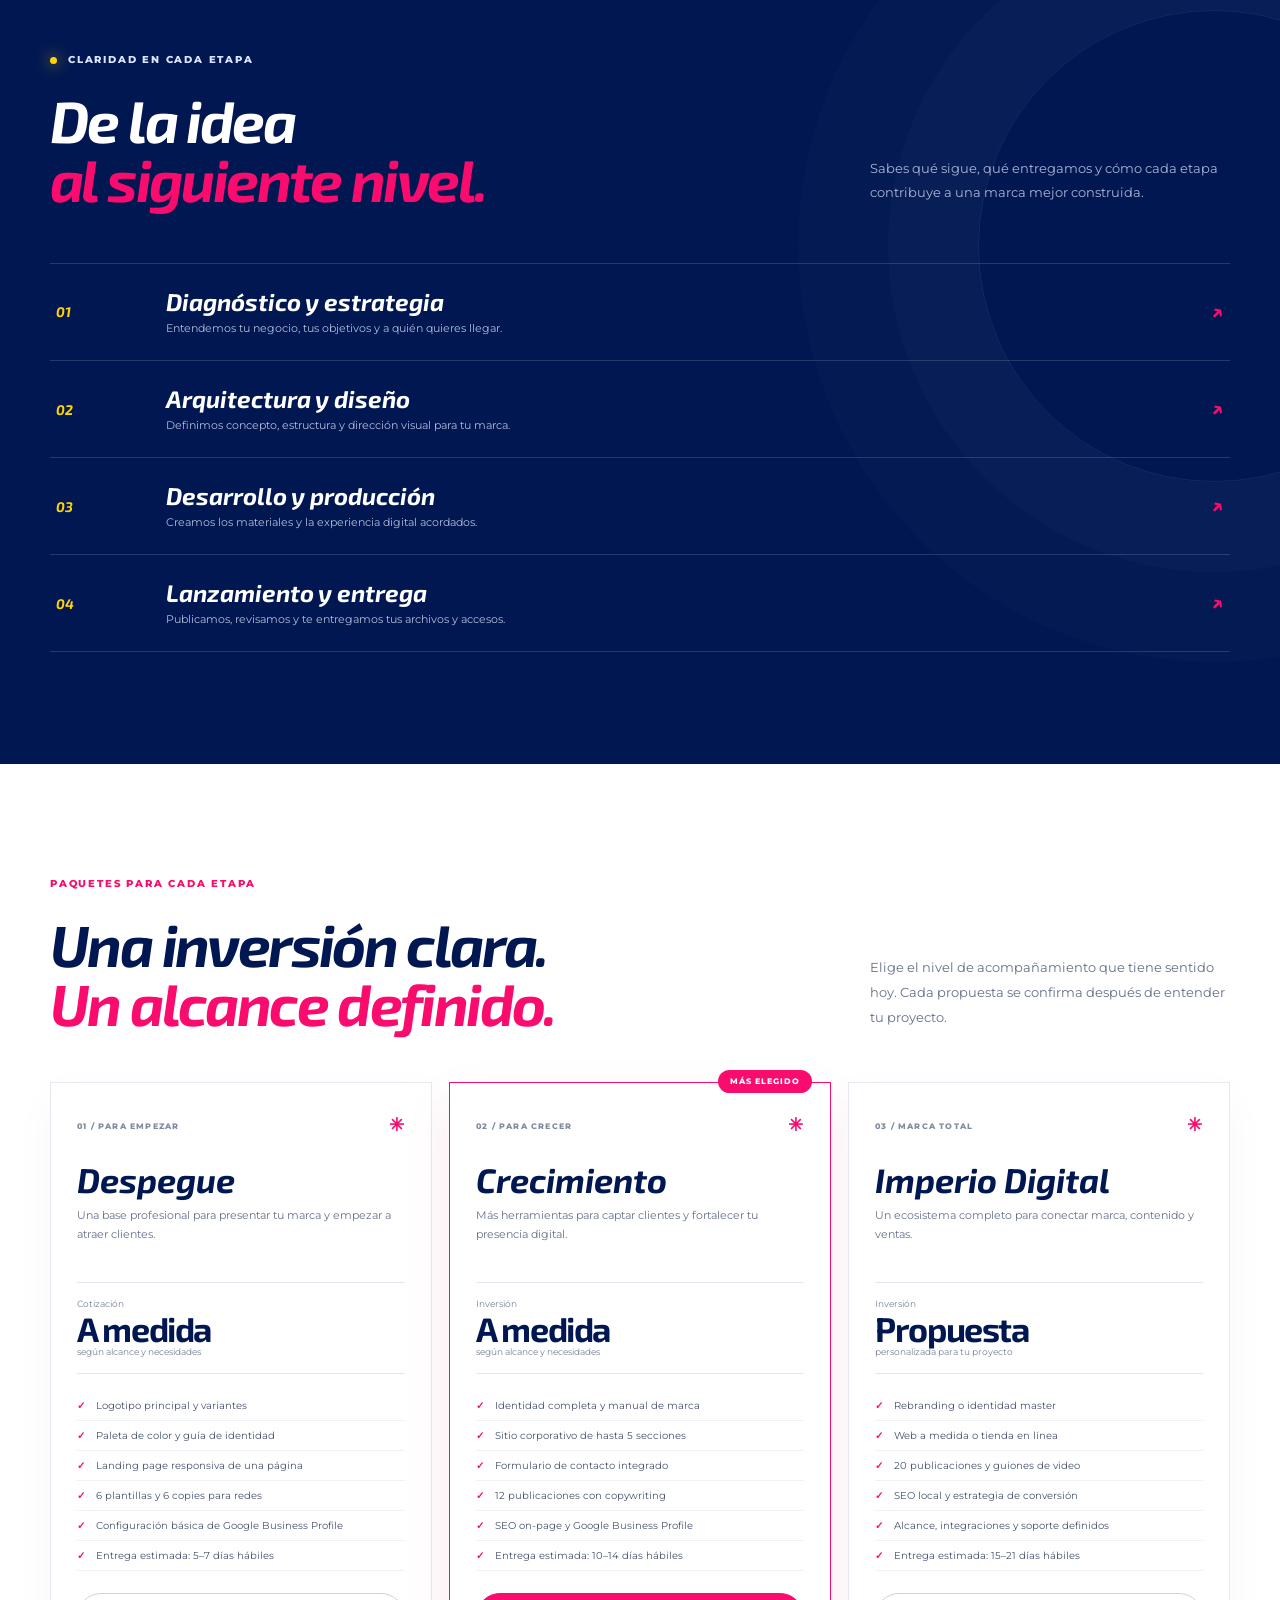
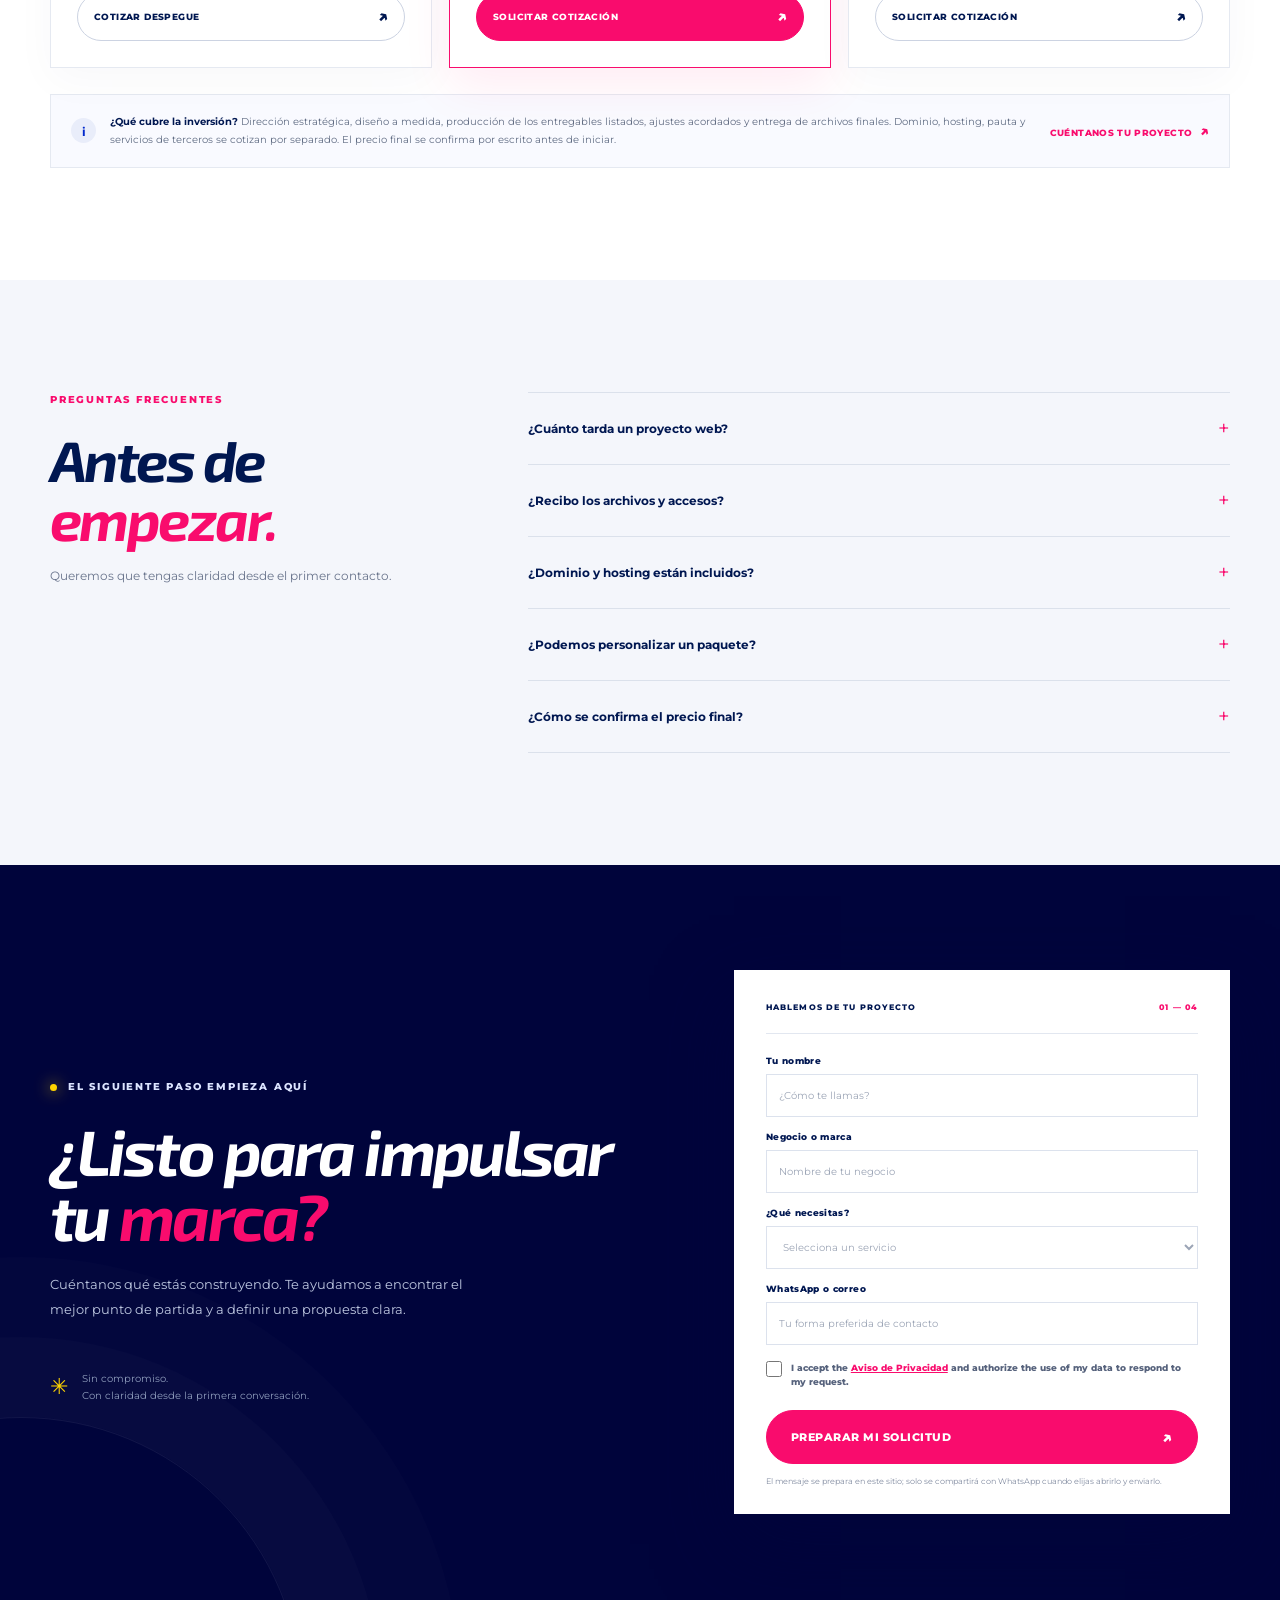
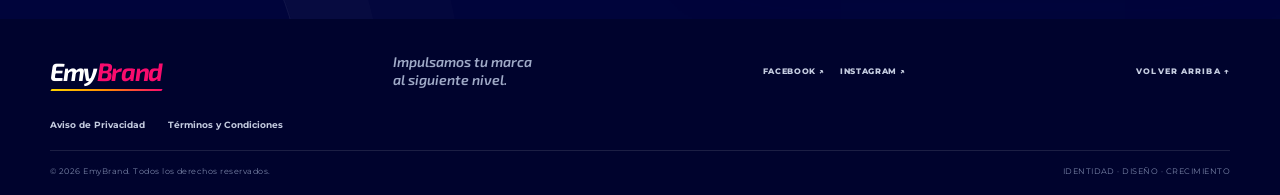
==== commit 1c049b69: "Remove public pricing and add legal notices" ====
--- a/index.html
+++ b/index.html
@@ -81,9 +81,9 @@
       <section class="pricing section-pad" id="paquetes">
         <div class="container"><div class="section-heading pricing-heading"><div><p class="eyebrow eyebrow-blue">PAQUETES PARA CADA ETAPA</p><h2>Una inversión clara.<br><em>Un alcance definido.</em></h2></div><p>Elige el nivel de acompañamiento que tiene sentido hoy. Cada propuesta se confirma después de entender tu proyecto.</p></div>
           <div class="pricing-grid">
-            <article class="price-card"><div class="price-top"><span>01 / PARA EMPEZAR</span><span class="price-spark">✳</span></div><h3>Despegue</h3><p class="price-desc">Una base profesional para presentar tu marca y empezar a atraer clientes.</p><div class="price-amount"><small>Inversión de referencia</small><strong>$10,000 <i>MXN</i></strong></div><ul><li>Logotipo principal y variantes</li><li>Paleta de color y guía de identidad</li><li>Landing page responsiva de una página</li><li>6 plantillas y 6 copies para redes</li><li>Configuración básica de Google Business Profile</li><li>Entrega estimada: 5–7 días hábiles</li></ul><a class="button button-outline" href="#diagnostico" data-package="Despegue">Cotizar Despegue <span>↗</span></a></article>
-            <article class="price-card price-featured"><div class="popular-pill">MÁS ELEGIDO</div><div class="price-top"><span>02 / PARA CRECER</span><span class="price-spark">✳</span></div><h3>Crecimiento</h3><p class="price-desc">Más herramientas para captar clientes y fortalecer tu presencia digital.</p><div class="price-amount"><small>Inversión</small><strong>A medida</strong><small>según alcance y necesidades</small></div><ul><li>Identidad completa y manual de marca</li><li>Sitio corporativo de hasta 5 secciones</li><li>Formulario de contacto integrado</li><li>12 publicaciones con copywriting</li><li>SEO on-page y Google Business Profile</li><li>Entrega estimada: 10–14 días hábiles</li></ul><a class="button" href="#diagnostico" data-package="Crecimiento">Elegir Crecimiento <span>↗</span></a></article>
-            <article class="price-card"><div class="price-top"><span>03 / MARCA TOTAL</span><span class="price-spark">✳</span></div><h3>Imperio Digital</h3><p class="price-desc">Un ecosistema completo para conectar marca, contenido y ventas.</p><div class="price-amount"><small>Inversión</small><strong>Propuesta</strong><small>personalizada para tu proyecto</small></div><ul><li>Rebranding o identidad master</li><li>Web a medida o tienda en línea</li><li>20 publicaciones y guiones de video</li><li>SEO local y estrategia de conversión</li><li>Alcance, integraciones y soporte definidos</li><li>Entrega estimada: 15–21 días hábiles</li></ul><a class="button button-outline" href="#diagnostico" data-package="Imperio Digital">Solicitar propuesta <span>↗</span></a></article>
+            <article class="price-card"><div class="price-top"><span>01 / PARA EMPEZAR</span><span class="price-spark">✳</span></div><h3>Despegue</h3><p class="price-desc">Una base profesional para presentar tu marca y empezar a atraer clientes.</p><div class="price-amount"><small>Cotización</small><strong>A medida</strong><small>según alcance y necesidades</small></div><ul><li>Logotipo principal y variantes</li><li>Paleta de color y guía de identidad</li><li>Landing page responsiva de una página</li><li>6 plantillas y 6 copies para redes</li><li>Configuración básica de Google Business Profile</li><li>Entrega estimada: 5–7 días hábiles</li></ul><a class="button button-outline" href="#diagnostico" data-package="Despegue">Cotizar Despegue <span>↗</span></a></article>
+            <article class="price-card price-featured"><div class="popular-pill">MÁS ELEGIDO</div><div class="price-top"><span>02 / PARA CRECER</span><span class="price-spark">✳</span></div><h3>Crecimiento</h3><p class="price-desc">Más herramientas para captar clientes y fortalecer tu presencia digital.</p><div class="price-amount"><small>Inversión</small><strong>A medida</strong><small>según alcance y necesidades</small></div><ul><li>Identidad completa y manual de marca</li><li>Sitio corporativo de hasta 5 secciones</li><li>Formulario de contacto integrado</li><li>12 publicaciones con copywriting</li><li>SEO on-page y Google Business Profile</li><li>Entrega estimada: 10–14 días hábiles</li></ul><a class="button" href="#diagnostico" data-package="Crecimiento">Solicitar cotización <span>↗</span></a></article>
+            <article class="price-card"><div class="price-top"><span>03 / MARCA TOTAL</span><span class="price-spark">✳</span></div><h3>Imperio Digital</h3><p class="price-desc">Un ecosistema completo para conectar marca, contenido y ventas.</p><div class="price-amount"><small>Inversión</small><strong>Propuesta</strong><small>personalizada para tu proyecto</small></div><ul><li>Rebranding o identidad master</li><li>Web a medida o tienda en línea</li><li>20 publicaciones y guiones de video</li><li>SEO local y estrategia de conversión</li><li>Alcance, integraciones y soporte definidos</li><li>Entrega estimada: 15–21 días hábiles</li></ul><a class="button button-outline" href="#diagnostico" data-package="Imperio Digital">Solicitar cotización <span>↗</span></a></article>
           </div>
           <div class="price-clarity"><span class="clarity-icon">i</span><p><b>¿Qué cubre la inversión?</b> Dirección estratégica, diseño a medida, producción de los entregables listados, ajustes acordados y entrega de archivos finales. Dominio, hosting, pauta y servicios de terceros se cotizan por separado. El precio final se confirma por escrito antes de iniciar.</p><a href="#diagnostico">Cuéntanos tu proyecto <span>↗</span></a></div>
         </div>
@@ -106,15 +106,16 @@
             <label for="business">Negocio o marca</label><input id="business" name="business" autocomplete="organization" placeholder="Nombre de tu negocio" required>
             <label for="service">¿Qué necesitas?</label><select id="service" name="service" required><option value="" disabled selected>Selecciona un servicio</option><option>Branding e identidad</option><option>Diseño y desarrollo web</option><option>Marketing y redes sociales</option><option>SEO y posicionamiento local</option><option>Paquete Despegue</option><option>Paquete Crecimiento</option><option>Paquete Imperio Digital</option><option>Una propuesta a medida</option></select>
             <label for="contact">WhatsApp o correo</label><input id="contact" name="contact" autocomplete="email" placeholder="Tu forma preferida de contacto" required>
+            <label class="consent-check"><input id="privacy-consent" name="privacy-consent" type="checkbox" required><span>Acepto el <a href="privacidad.html" target="_blank" rel="noopener">Aviso de Privacidad</a> y autorizo el uso de mis datos para responder a mi solicitud.</span></label>
             <button class="button form-submit" type="submit">Preparar mi solicitud <span>↗</span></button>
-            <p class="form-privacy">Al continuar, se abrirá WhatsApp con tu mensaje listo para revisar y enviar. No se enviará sin tu autorización.</p>
+            <p class="form-privacy">El mensaje se prepara en este sitio; solo se compartirá con WhatsApp cuando elijas abrirlo y enviarlo.</p>
             <div class="form-result" id="form-result" aria-live="polite" hidden><p id="form-message"></p><div class="form-result-actions"><a class="button button-small" id="whatsapp-submit" href="#" target="_blank" rel="noopener">Abrir WhatsApp y enviar <span>↗</span></a><button type="button" class="copy-button" id="copy-message">Copiar mensaje</button></div><span id="copy-status"></span></div>
           </form>
         </div>
       </section>
     </main>
-    <footer class="site-footer"><div class="container footer-top"><a class="wordmark footer-mark" href="#inicio"><span>Emy</span><b>Brand</b><i aria-hidden="true"></i></a><p>Impulsamos tu marca<br>al siguiente nivel.</p><div class="social-links" aria-label="Redes sociales"><a href="https://www.facebook.com/share/19DrvTKsGb/" target="_blank" rel="noopener noreferrer" aria-label="Facebook de EmyBrand">Facebook ↗</a><a href="https://www.instagram.com/_emybrand?jplx=MWk4cHk1azBrbGM2eA==" target="_blank" rel="noopener noreferrer" aria-label="Instagram de EmyBrand">Instagram ↗</a></div><a class="back-top" href="#inicio">VOLVER ARRIBA ↑</a></div><div class="container footer-bottom"><span>© <span id="year"></span> EmyBrand. Todos los derechos reservados.</span><span>IDENTIDAD · DISEÑO · CRECIMIENTO</span></div></footer>
+    <footer class="site-footer"><div class="container footer-top"><a class="wordmark footer-mark" href="#inicio"><span>Emy</span><b>Brand</b><i aria-hidden="true"></i></a><p>Impulsamos tu marca<br>al siguiente nivel.</p><div class="social-links" aria-label="Redes sociales"><a href="https://www.facebook.com/share/19DrvTKsGb/" target="_blank" rel="noopener noreferrer" aria-label="Facebook de EmyBrand">Facebook ↗</a><a href="https://www.instagram.com/_emybrand?jplx=MWk4cHk1azBrbGM2eA==" target="_blank" rel="noopener noreferrer" aria-label="Instagram de EmyBrand">Instagram ↗</a></div><a class="back-top" href="#inicio">VOLVER ARRIBA ↑</a></div><div class="container legal-links"><a href="privacidad.html">Aviso de Privacidad</a><a href="terminos.html">Términos y Condiciones</a></div><div class="container footer-bottom"><span>© <span id="year"></span> EmyBrand. Todos los derechos reservados.</span><span>IDENTIDAD · DISEÑO · CRECIMIENTO</span></div></footer>
     <a class="whatsapp-float" href="https://wa.me/526291711138?text=Hola%2C%20EmyBrand.%20Quiero%20informaci%C3%B3n%20sobre%20sus%20servicios." target="_blank" rel="noopener noreferrer" aria-label="Escríbenos por WhatsApp al 629 171 1138"><svg viewBox="0 0 32 32" aria-hidden="true"><path d="M16 3.2A12.2 12.2 0 0 0 5.55 21.7L4 28l6.45-1.52A12.2 12.2 0 1 0 16 3.2Zm0 22.1a9.9 9.9 0 0 1-5.04-1.38l-.36-.21-3.83.9.92-3.73-.23-.38A9.9 9.9 0 1 1 16 25.3Zm5.43-7.42c-.3-.15-1.8-.89-2.08-.99-.28-.1-.48-.15-.69.15-.2.3-.79.99-.97 1.2-.18.2-.36.22-.66.07-.3-.15-1.27-.47-2.42-1.5-.9-.8-1.5-1.79-1.68-2.09-.18-.3-.02-.46.13-.61.14-.14.3-.36.45-.54.15-.18.2-.3.3-.5.1-.2.05-.38-.03-.53-.08-.15-.69-1.66-.95-2.27-.25-.6-.5-.51-.69-.52h-.59c-.2 0-.53.08-.81.38-.28.3-1.06 1.03-1.06 2.53s1.09 2.94 1.24 3.15c.15.2 2.14 3.26 5.18 4.57.72.31 1.28.5 1.72.63.72.23 1.38.2 1.9.12.58-.09 1.8-.74 2.06-1.45.25-.71.25-1.32.18-1.45-.08-.13-.28-.2-.59-.36Z"/></svg><span class="whatsapp-label">WhatsApp <small>629 171 1138</small></span></a>
-    <script src="script.js?v=20261120-3"></script>
+    <script src="script.js?v=20261120-5"></script>
   </body>
 </html>
--- a/styles.css
+++ b/styles.css
@@ -14,3 +14,9 @@
 @media(max-width:720px){html{scroll-padding-top:70px}.container{width:calc(100% - 40px)}.nav-wrap{height:68px}.wordmark{font-size:25px}.menu-toggle{display:flex;flex-direction:column;gap:6px;justify-content:center;width:42px;height:42px;border:1px solid #ffffff35;border-radius:50%;background:transparent;color:white}.menu-toggle span{display:block;width:16px;height:1px;background:#fff;margin:0 auto;transition:transform .2s}.menu-toggle[aria-expanded=true] span:first-child{transform:translateY(3.5px) rotate(45deg)}.menu-toggle[aria-expanded=true] span:last-child{transform:translateY(-3.5px) rotate(-45deg)}.main-nav{position:absolute;top:68px;left:0;right:0;display:flex;flex-direction:column;align-items:stretch;gap:0;padding:8px 20px 20px;background:var(--night);border-bottom:1px solid #fff2;opacity:0;visibility:hidden;transform:translateY(-8px);transition:opacity .2s,transform .2s,visibility .2s}.main-nav.open{opacity:1;visibility:visible;transform:none}.main-nav>a:not(.button){padding:13px 2px;border-bottom:1px solid #ffffff18;font-size:12px}.main-nav .button{margin-top:15px}.main-nav .language-toggle{align-self:flex-start;margin-top:15px}.hero{padding-top:62px;min-height:0}.hero-grid{display:flex;flex-direction:column;align-items:flex-start;min-height:0}.hero-copy{width:100%}h1{font-size:clamp(47px,12vw,67px);line-height:.98;margin-bottom:20px}.hero-lede{font-size:13px;line-height:1.8;max-width:440px}.hero-actions{gap:19px;flex-wrap:wrap}.button{min-height:50px;padding:0 19px;gap:20px;font-size:10px}.text-link{font-size:10px}.hero-proof{margin-top:29px}.hero-art{width:100%;height:360px;transform:scale(.83);transform-origin:top center;margin-top:36px;margin-bottom:-38px}.art-front{left:calc(50% - 155px);top:0;width:275px;height:315px}.art-back{right:calc(50% - 165px);top:13px;width:260px;height:307px}.art-e{font-size:169px}.art-e span{left:110px;top:46px}.art-bottom b{font-size:19px}.art-star.star-a{right:7%;top:-15px}.art-star.star-b{left:4%;bottom:24px}.art-index{right:4%;bottom:0}.hero-footer-inner{height:51px;font-size:7px;letter-spacing:.1em}.section-pad{padding:78px 0}.intro-grid{grid-template-columns:1fr;gap:24px}.intro-grid h2,.section-heading h2{font-size:clamp(42px,10vw,55px)}.intro-copy{font-size:12px}.value-strip{margin-top:45px;grid-template-columns:1fr;border-top:0}.value-strip article,.value-strip article+article{padding:18px 0;border-top:1px solid var(--line);border-right:0}.value-strip h3{font-size:21px;margin:7px 0 3px}.value-strip p{max-width:360px}.section-heading{display:block;margin-bottom:35px}.section-heading>p{margin-top:19px;font-size:12px;max-width:430px}.service-grid{grid-template-columns:1fr 1fr}.service-card{min-height:275px;padding:21px 13px 17px 0}.service-card+article{padding-left:13px}.service-card:nth-child(2){border-right:0}.service-card:nth-child(3),.service-card:nth-child(4){border-top:1px solid #dce2ed}.service-card:nth-child(3){padding-left:0}.service-card:nth-child(4){padding-left:13px}.service-icon{margin-bottom:15px}.service-card h3{font-size:19px}.service-card p{font-size:10px}.service-card>a{font-size:8px}.portfolio-grid{grid-template-columns:1fr 1fr;gap:23px 13px}.project-large{grid-column:1/-1}.project-visual,.project-large .project-visual{height:260px}.project-large .project-visual{height:min(84vw,360px)}.mock-brand{font-size:70px}.project-caption h3{font-size:16px}.project-caption>div>span{font-size:6px}.portfolio-note{font-size:9px;margin-top:24px}.process-steps article{grid-template-columns:38px 1fr 20px;gap:12px;padding:20px 0}.process-steps h3{font-size:20px}.process-steps p{font-size:10px;line-height:1.6}.process-heading>p{margin-top:17px}.pricing-grid{grid-template-columns:1fr;gap:22px}.price-featured{transform:none;margin-top:7px}.price-card{padding:25px 22px}.price-desc{min-height:0}.price-card ul{margin:13px 0 17px}.price-card li{font-size:10px}.price-amount{min-height:80px}.price-clarity{align-items:flex-start;flex-wrap:wrap;padding:15px}.price-clarity p{flex-basis:calc(100% - 40px)}.price-clarity>a{margin-left:39px}.faq-grid{grid-template-columns:1fr;gap:25px}.faq-grid h2{font-size:49px}.faq-intro{margin-top:12px}.faq-list summary{font-size:11px;padding:17px 0}.contact{padding:77px 0}.contact-grid{grid-template-columns:1fr;gap:34px}.contact-copy h2{font-size:51px}.contact-copy>p:not(.eyebrow){font-size:12px}.contact-aside{margin-top:25px}.contact-form{padding:24px 20px}.site-footer{padding:27px 0 14px}.footer-top{flex-wrap:wrap;gap:18px}.footer-top>p{font-size:12px}.social-links{order:4;width:100%;padding:0 0 4px}.back-top{font-size:7px}.footer-bottom{font-size:7px;gap:14px}.footer-bottom span:last-child{text-align:right}.form-result{overflow-wrap:anywhere}.whatsapp-float{right:15px;bottom:15px;padding:11px}.whatsapp-label{display:none}}
 @media(max-width:390px){.container{width:calc(100% - 32px)}h1{font-size:45px}.hero-actions{gap:13px}.hero-actions .button{padding:0 15px}.text-link{font-size:9px}.hero-art{transform:scale(.74);width:110%;margin-left:-5%;margin-bottom:-72px}.service-card h3{font-size:17px}.project-caption h3{font-size:14px}.social-tile{padding:9px}.social-tile b{font-size:15px}.price-clarity>a{margin-left:0}.footer-bottom{flex-direction:column}.footer-bottom span:last-child{text-align:left}}
 @media(prefers-reduced-motion:reduce){*,*::before,*::after{scroll-behavior:auto!important;transition-duration:.01ms!important;animation-duration:.01ms!important;animation-iteration-count:1!important}.reveal{opacity:1;transform:none}}
+
+/* Legal pages and privacy consent */
+.legal-links{display:flex;gap:23px;padding:0 0 17px;color:#c4cce0;font-size:9px;font-weight:700}.legal-links a:hover{color:var(--yellow)}
+.consent-check{display:flex!important;align-items:flex-start;gap:9px;margin:16px 0 0!important;color:#56627c;font-size:9px!important;line-height:1.6;letter-spacing:0!important}.consent-check input{flex:0 0 16px;width:16px;height:16px;margin:0;accent-color:var(--pink)}.consent-check a{color:var(--pink);text-decoration:underline}
+.legal-page{background:#f8f9fc}.legal-nav{display:flex;align-items:center;gap:24px;color:white;font-size:10px;font-weight:700}.legal-nav a:hover{color:var(--yellow)}.legal-content{max-width:900px;padding:82px 0 100px}.legal-content h1{color:var(--navy);font-size:clamp(45px,7vw,76px);margin:0 0 42px}.legal-content section{padding:26px 0;border-top:1px solid #dfe4ee}.legal-content h2{font:700 23px var(--display);color:var(--navy);margin:0 0 12px}.legal-content section p,.legal-callout p{font-size:14px;line-height:1.9;color:#515e78;margin:0}.legal-callout{padding:21px 24px;margin:0 0 32px;background:#fff2d1;border-left:4px solid var(--yellow)}.legal-callout strong{display:block;font:700 17px var(--display);margin-bottom:8px;color:var(--navy)}
+@media(max-width:720px){.legal-nav{gap:12px;font-size:9px}.legal-nav a:nth-child(2){display:none}.legal-content{padding:55px 0 75px}.legal-content section p,.legal-callout p{font-size:12px}.legal-content h2{font-size:21px}.legal-links{flex-wrap:wrap;gap:13px;font-size:8px}.consent-check{font-size:9px!important}}
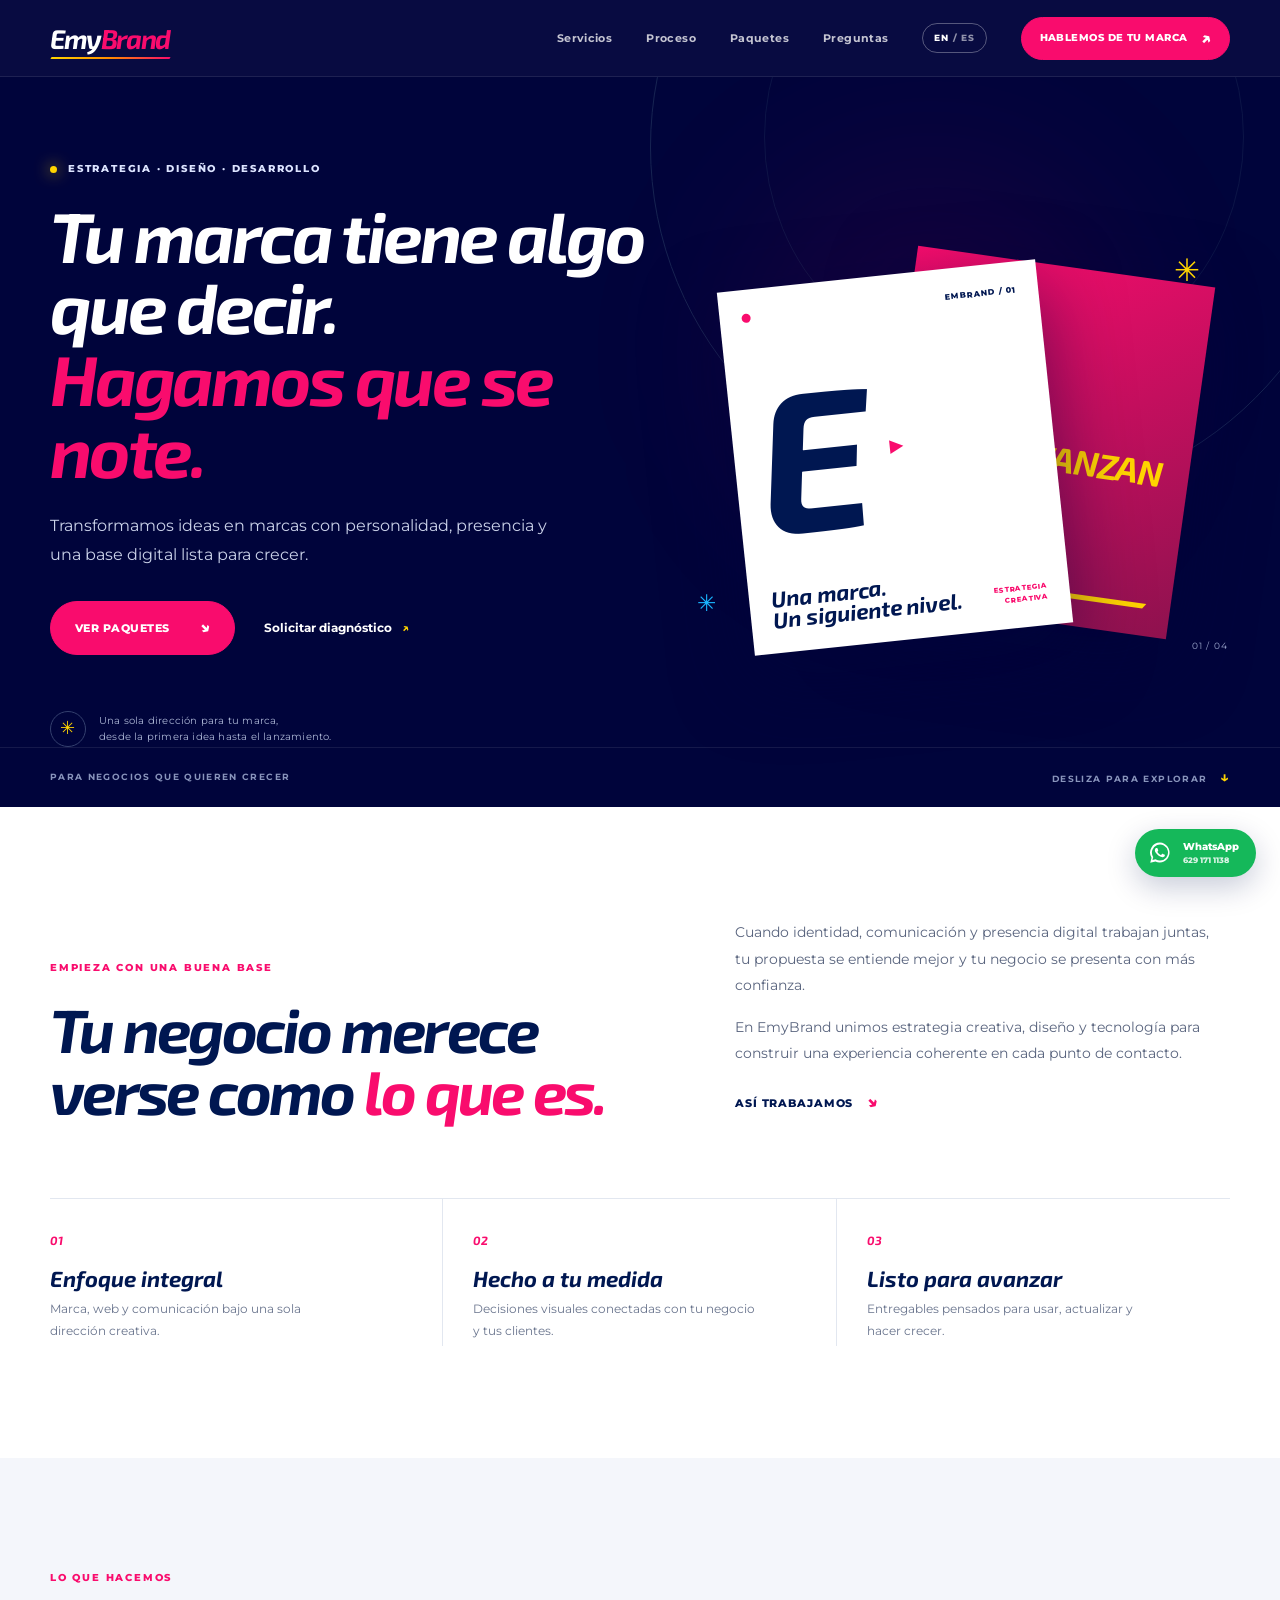
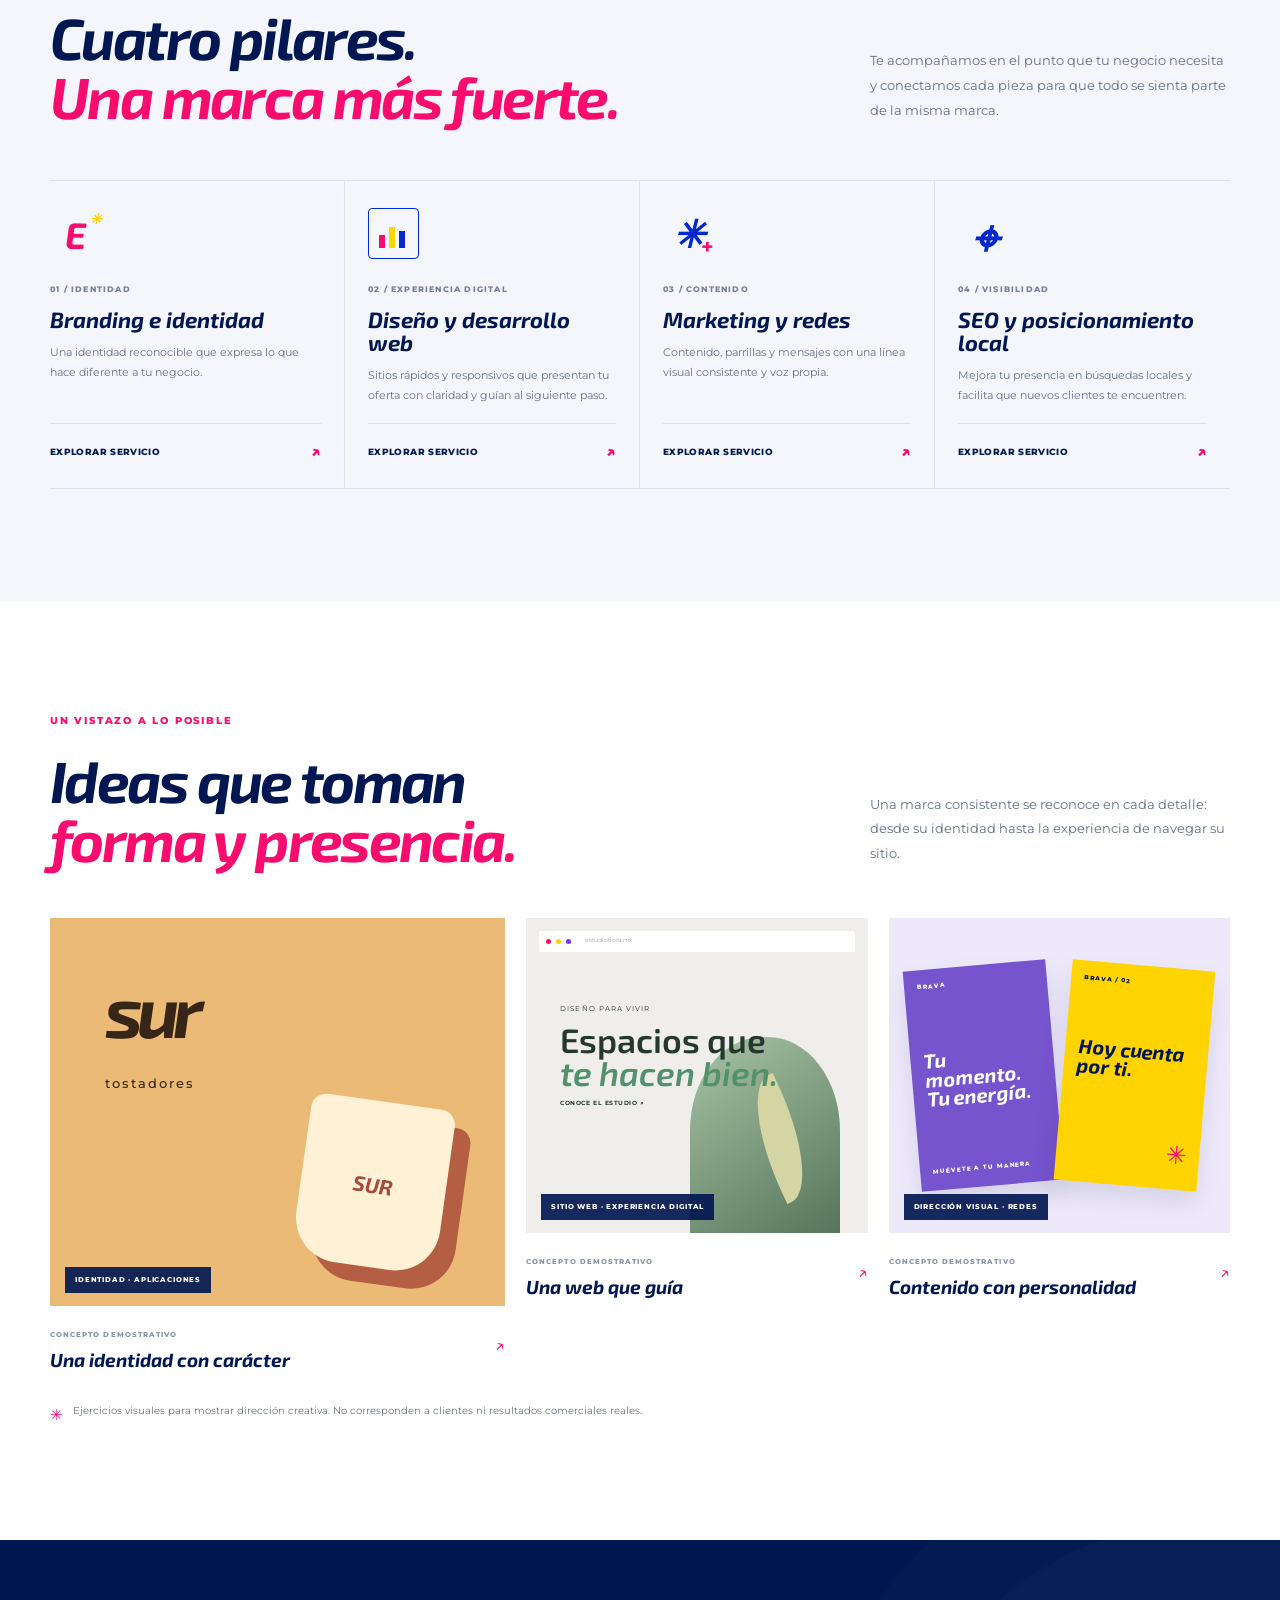
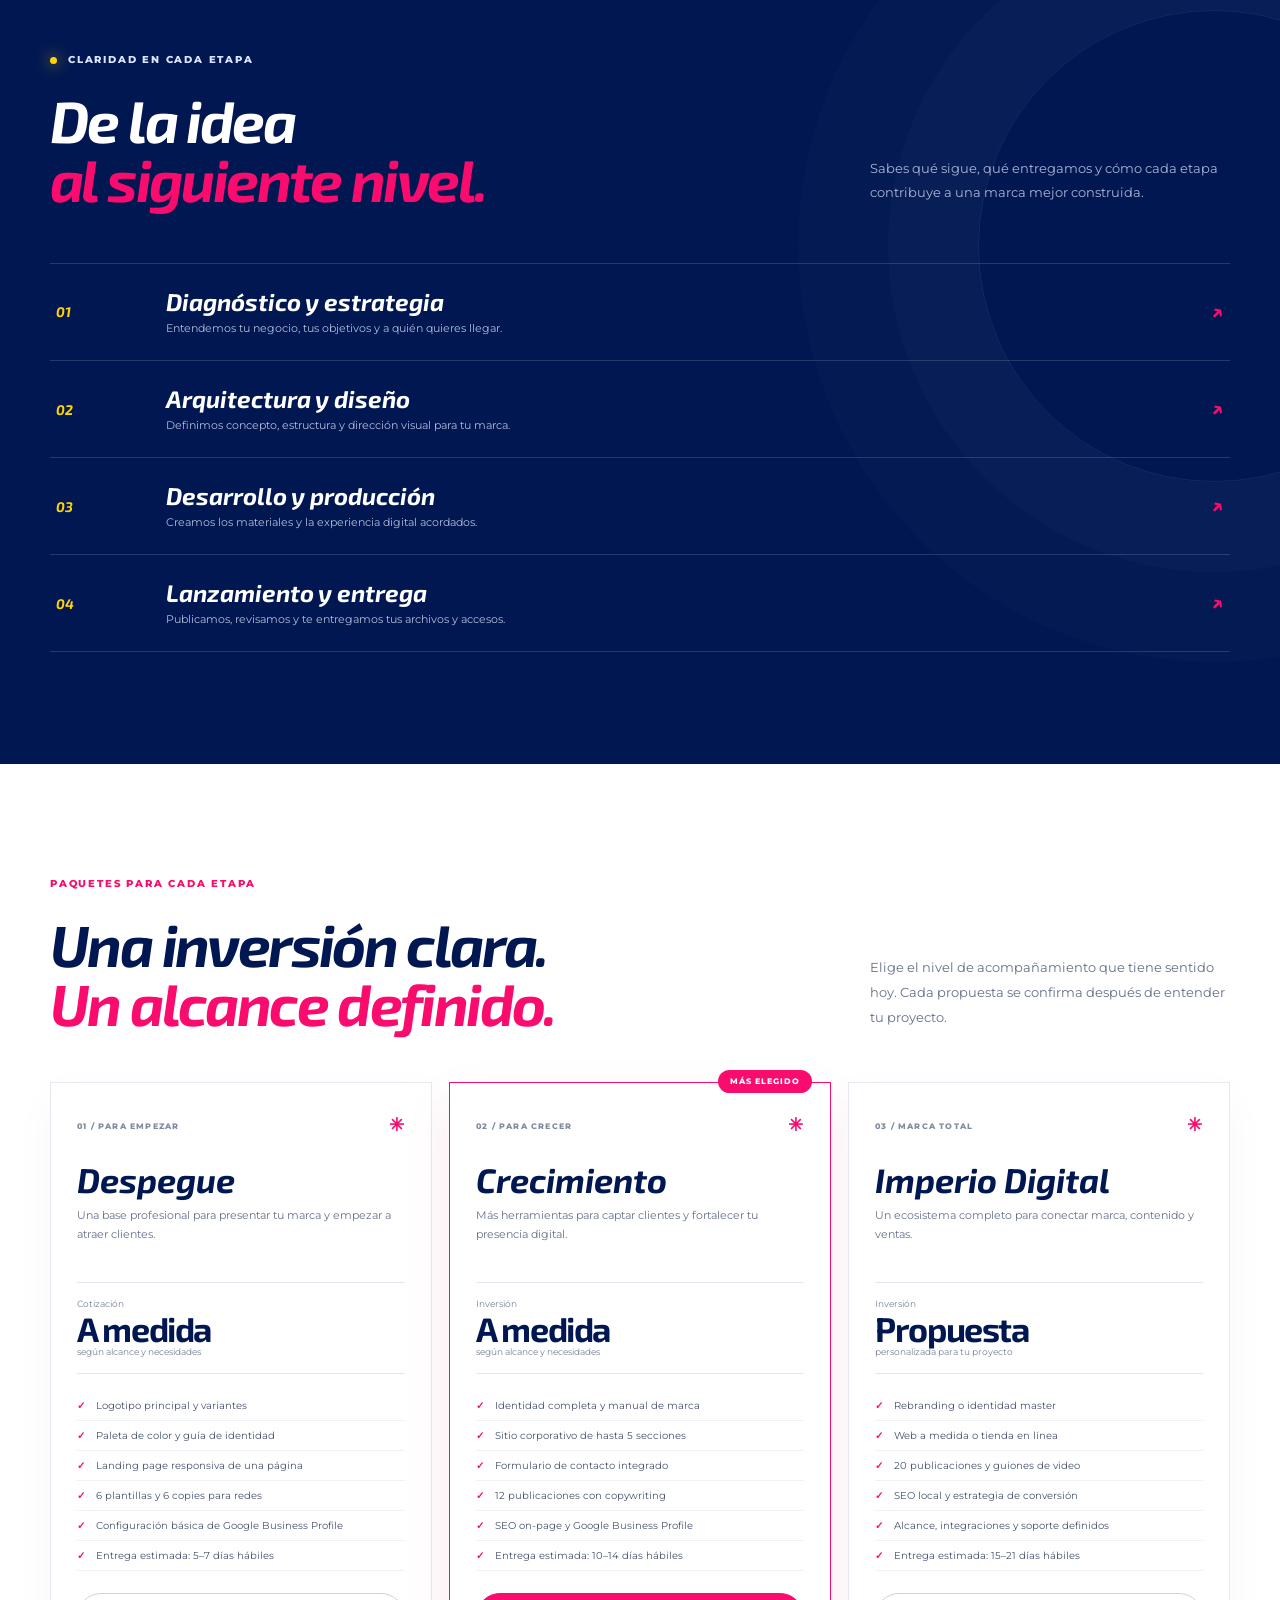
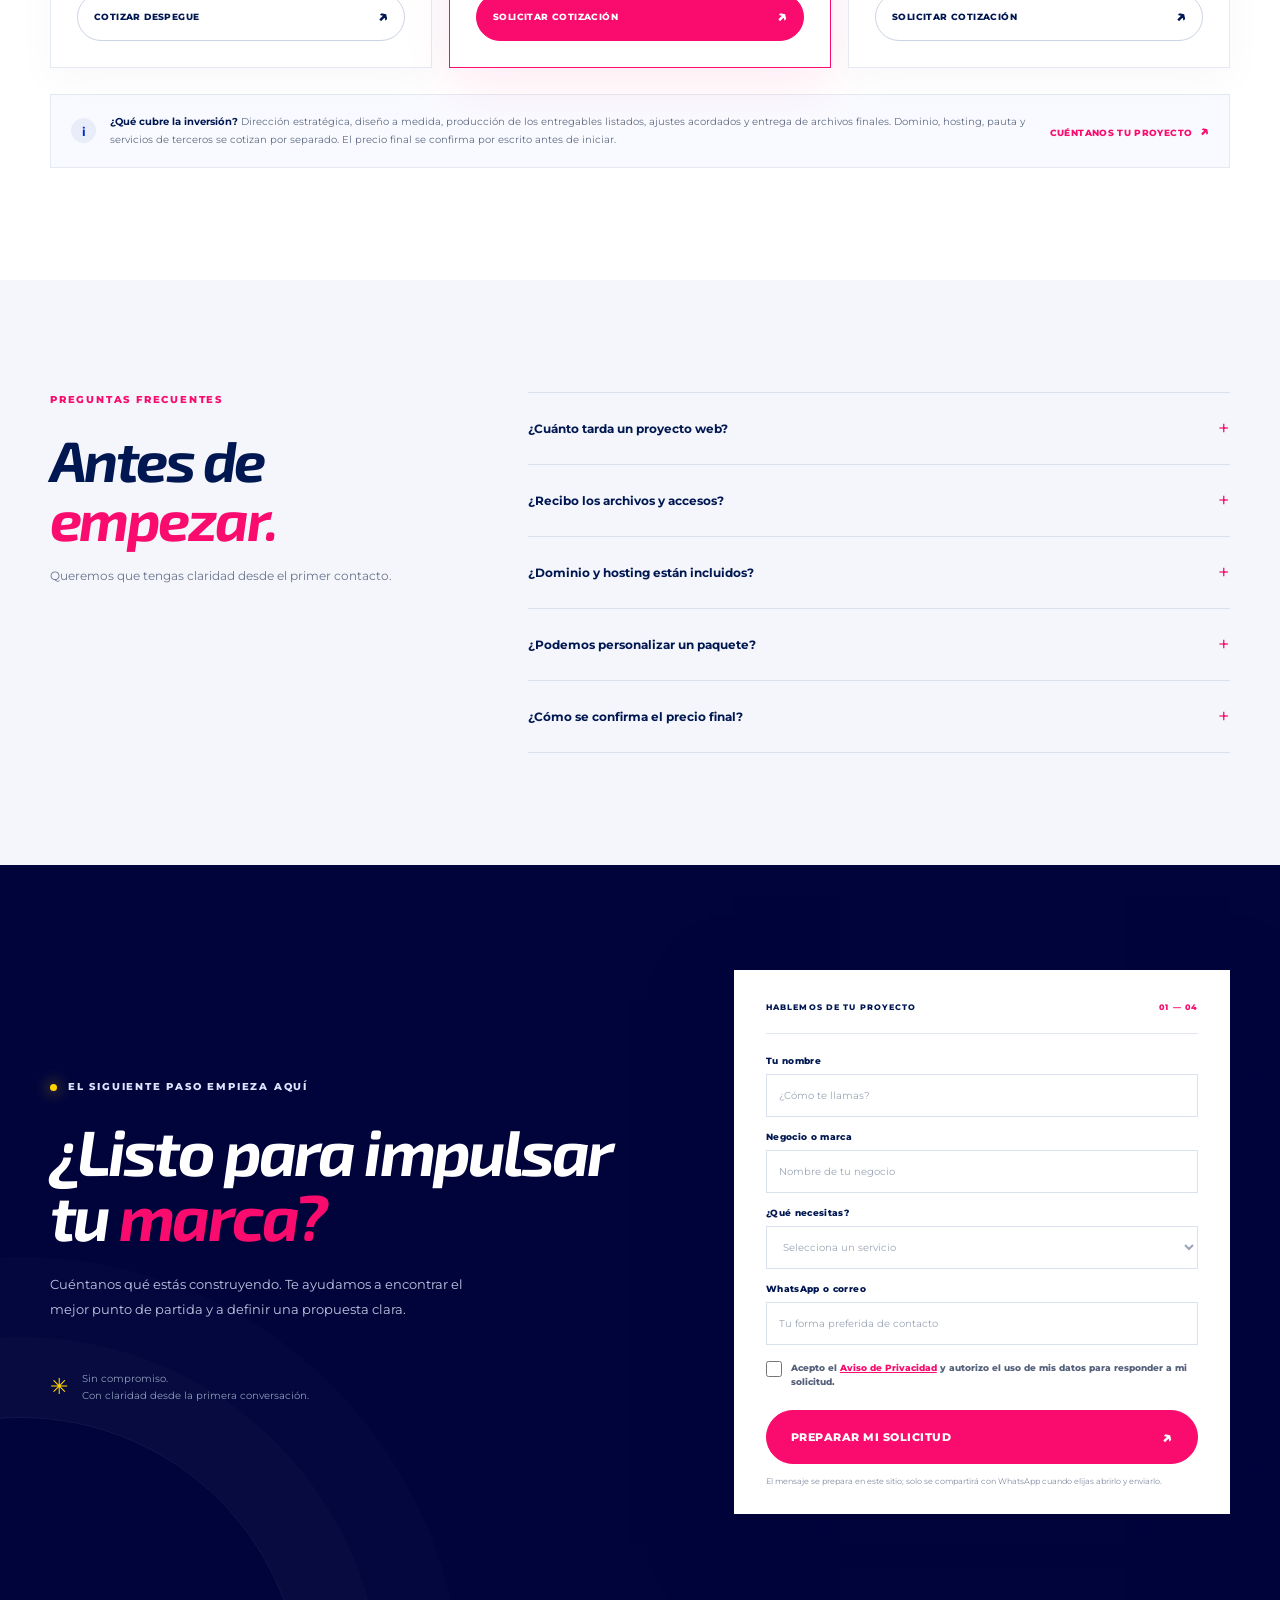
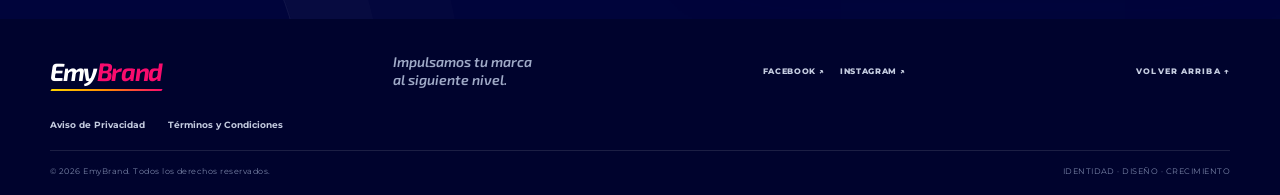
==== commit 09aae598: "Refresh site assets after legal update" ====
--- a/index.html
+++ b/index.html
@@ -9,7 +9,7 @@
     <link rel="preconnect" href="https://fonts.googleapis.com">
     <link rel="preconnect" href="https://fonts.gstatic.com" crossorigin>
     <link href="https://fonts.googleapis.com/css2?family=Exo+2:ital,wght@0,500;0,600;0,700;1,600;1,700&family=Montserrat:wght@400;500;600;700;800&display=swap" rel="stylesheet">
-    <link rel="stylesheet" href="styles.css">
+    <link rel="stylesheet" href="styles.css?v=20261121-1">
   </head>
   <body>
     <a class="skip-link" href="#contenido">Saltar al contenido</a>
@@ -116,6 +116,6 @@
     </main>
     <footer class="site-footer"><div class="container footer-top"><a class="wordmark footer-mark" href="#inicio"><span>Emy</span><b>Brand</b><i aria-hidden="true"></i></a><p>Impulsamos tu marca<br>al siguiente nivel.</p><div class="social-links" aria-label="Redes sociales"><a href="https://www.facebook.com/share/19DrvTKsGb/" target="_blank" rel="noopener noreferrer" aria-label="Facebook de EmyBrand">Facebook ↗</a><a href="https://www.instagram.com/_emybrand?jplx=MWk4cHk1azBrbGM2eA==" target="_blank" rel="noopener noreferrer" aria-label="Instagram de EmyBrand">Instagram ↗</a></div><a class="back-top" href="#inicio">VOLVER ARRIBA ↑</a></div><div class="container legal-links"><a href="privacidad.html">Aviso de Privacidad</a><a href="terminos.html">Términos y Condiciones</a></div><div class="container footer-bottom"><span>© <span id="year"></span> EmyBrand. Todos los derechos reservados.</span><span>IDENTIDAD · DISEÑO · CRECIMIENTO</span></div></footer>
     <a class="whatsapp-float" href="https://wa.me/526291711138?text=Hola%2C%20EmyBrand.%20Quiero%20informaci%C3%B3n%20sobre%20sus%20servicios." target="_blank" rel="noopener noreferrer" aria-label="Escríbenos por WhatsApp al 629 171 1138"><svg viewBox="0 0 32 32" aria-hidden="true"><path d="M16 3.2A12.2 12.2 0 0 0 5.55 21.7L4 28l6.45-1.52A12.2 12.2 0 1 0 16 3.2Zm0 22.1a9.9 9.9 0 0 1-5.04-1.38l-.36-.21-3.83.9.92-3.73-.23-.38A9.9 9.9 0 1 1 16 25.3Zm5.43-7.42c-.3-.15-1.8-.89-2.08-.99-.28-.1-.48-.15-.69.15-.2.3-.79.99-.97 1.2-.18.2-.36.22-.66.07-.3-.15-1.27-.47-2.42-1.5-.9-.8-1.5-1.79-1.68-2.09-.18-.3-.02-.46.13-.61.14-.14.3-.36.45-.54.15-.18.2-.3.3-.5.1-.2.05-.38-.03-.53-.08-.15-.69-1.66-.95-2.27-.25-.6-.5-.51-.69-.52h-.59c-.2 0-.53.08-.81.38-.28.3-1.06 1.03-1.06 2.53s1.09 2.94 1.24 3.15c.15.2 2.14 3.26 5.18 4.57.72.31 1.28.5 1.72.63.72.23 1.38.2 1.9.12.58-.09 1.8-.74 2.06-1.45.25-.71.25-1.32.18-1.45-.08-.13-.28-.2-.59-.36Z"/></svg><span class="whatsapp-label">WhatsApp <small>629 171 1138</small></span></a>
-    <script src="script.js?v=20261120-5"></script>
+    <script src="script.js?v=20261121-1"></script>
   </body>
 </html>
